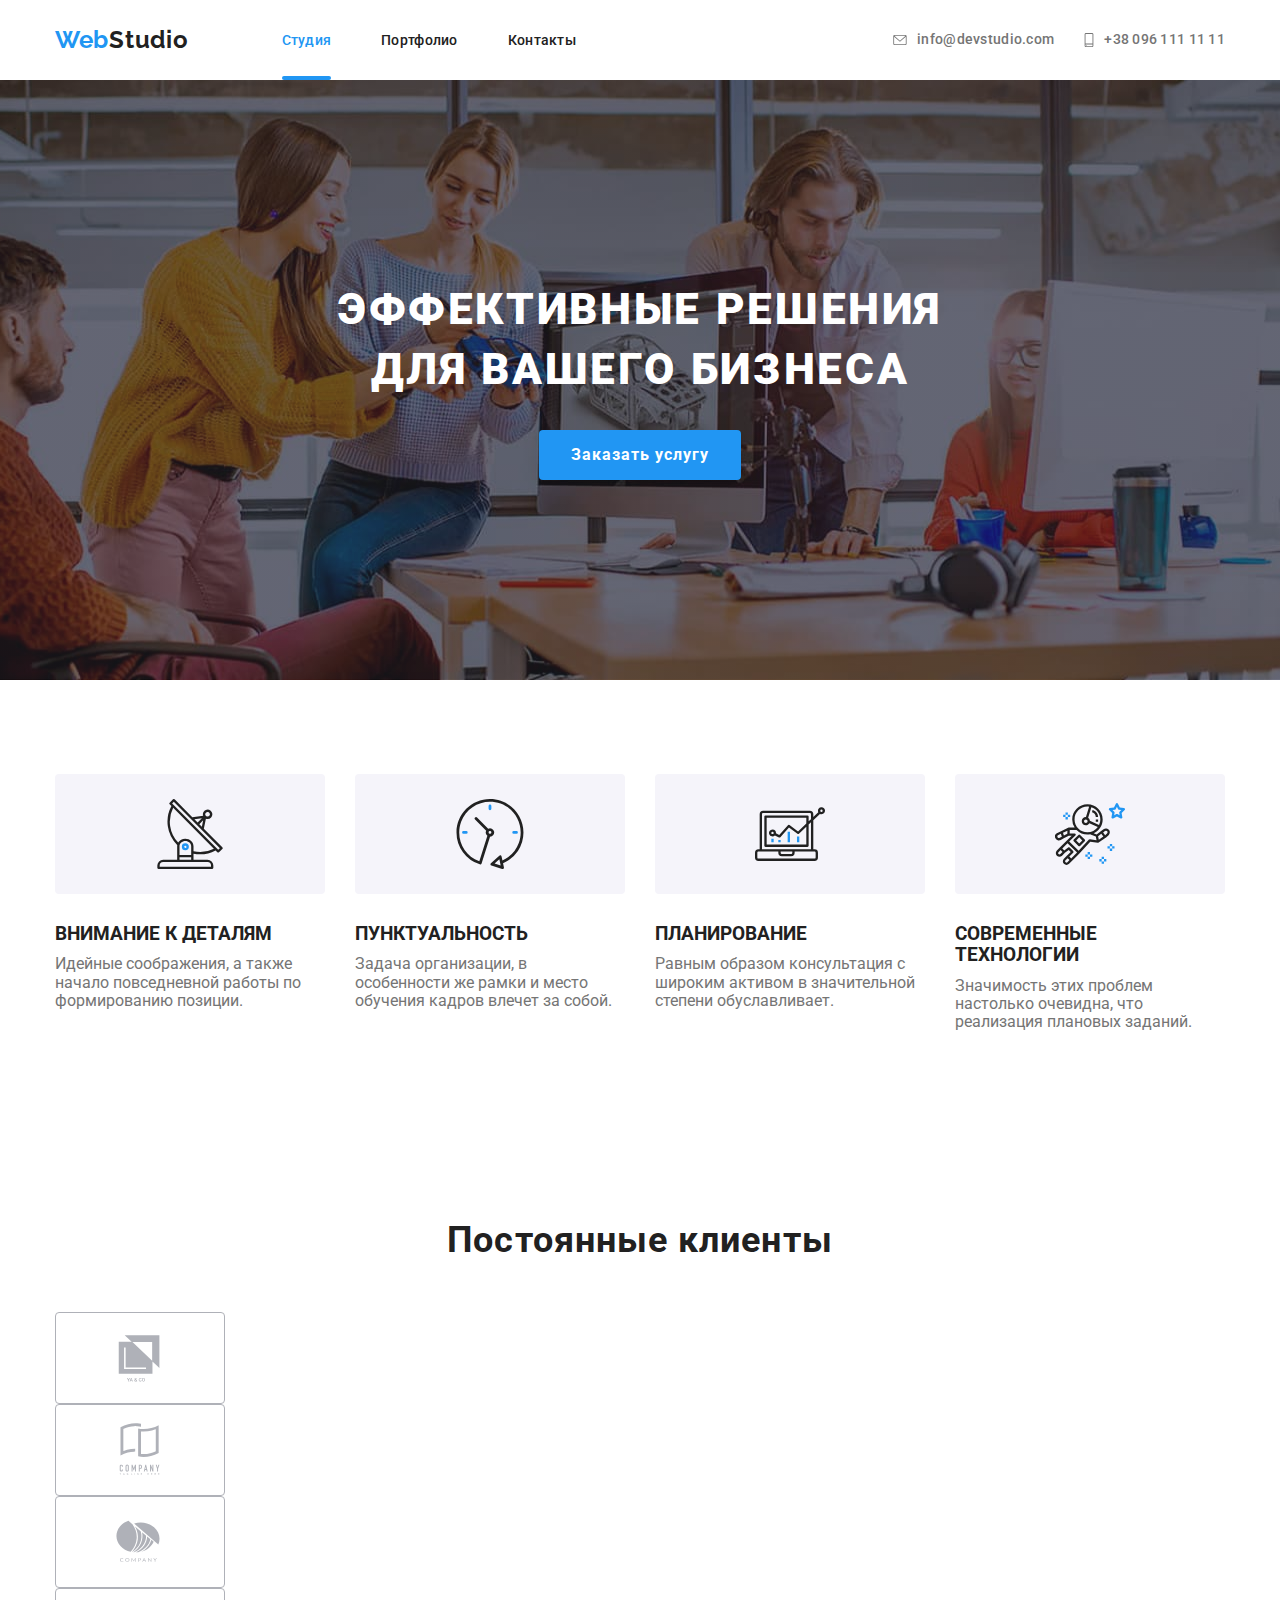
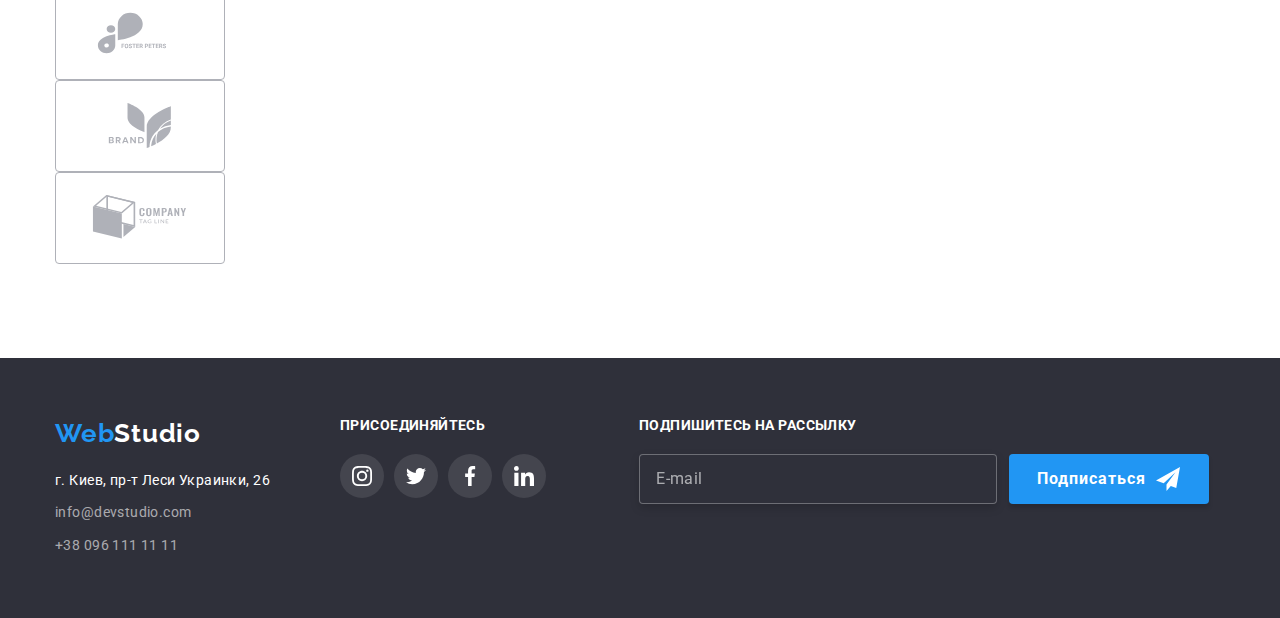
==== index.html @ 27ec85d4 "Постоянные клиенты - моб версия (готово)" ====
<!DOCTYPE html>
<html lang="ru">

<head>
    <meta charset="UTF-8">
    <meta http-equiv="X-UA-Compatible" content="IE=edge">
    <meta name="viewport" content="width=device-width, initial-scale=1.0">
    <title>Студия</title>
    <link rel="preconnect" href="https://fonts.googleapis.com"/>
    <link rel="preconnect" href="https://fonts.gstatic.com" crossorigin/>
    <link
        href="https://fonts.googleapis.com/css2?family=Raleway:wght@400;700&family=Roboto:wght@400;500;700;900&display=swap"
        rel="stylesheet"/>
    <link rel="stylesheet" href="https://cdnjs.cloudflare.com/ajax/libs/modern-normalize/1.1.0/modern-normalize.min.css"/>
    
    <link rel="stylesheet" href="./css/main.min.css">

</head>

<body>

    <!-- Шапка: логотип, меню, контакты -->

    <header class="header">
        <div class="container header__container">
            <a class="header-logo" href="./index.html">Web<span class="header-logo-color">Studio</span></a>
            <nav class="navigation">
                <ul class="nav-list">
                    <li class="nav-list__item"> <a class="nav-list__btn current" href="./index.html">Студия</a> </li>
                    <li class="nav-list__item"> <a class="nav-list__btn" href="./portfolio.html">Портфолио</a> </li>
                    <li class="nav-list__item"> <a class="nav-list__btn" href="">Контакты</a> </li>
                </ul>
            </nav>
        
            <ul class="contact">
                <li class="contact__item"> 
                    <a class="contact__link" href="mailto:info@devstudio.com">
                        <svg class="contact__svg" width="14" height="10">
                        <use href="./images/icons.svg#icon-envelope">
                        </use>
                        </svg>
                        info@devstudio.com
                    </a>
                </li>
                <li class="contact__item"> 
                    <a class="contact__link" href="tel:+380961111111">
                        <svg class="contact__svg" width="10" height="14">
                        <use href="./images/icons.svg#icon-smartphone">
                        </use>
                        </svg>
                        +38 096 111 11 11
                    </a>
                </li>
            </ul>
        <button class="mobile-menu-btn" type="button" data-menu-open>
            <svg class="mobile-menu-btn__icon" width="40" height="40">
                <use href="./images/icons.svg#burger-menu-icon"></use>
            </svg>
        </button>
        </div>

    <div class="mobile-menu" data-menu>
        <div class="container mobile-menu__container">
                <nav class="mobile-navigation">
                    <ul class="mobile-nav-list">
                        <li class="mobile-nav-list__item"> <a class="mobile-nav-list__btn current" href="./index.html">Студия</a> </li>
                        <li class="mobile-nav-list__item"> <a class="mobile-nav-list__btn" href="./portfolio.html">Портфолио</a> </li>
                        <li class="mobile-nav-list__item"> <a class="mobile-nav-list__btn" href="">Контакты</a> </li>
                    </ul>
                </nav>
                
            <ul class="mobile-contact">
                <li class="mobile-contact__item">
                    <a class="mobile-contact-phone__link" href="tel:+380961111111">+38 096 111 11 11</a>
                </li>
                <li class="mobile-contact__item">
                    <a class="mobile-contact-mail__link" href="mailto:info@devstudio.com">info@devstudio.com</a>
                </li>
                
            </ul>

                <ul class="mobile-social">
                    <li class="mobile-social__item"> 
                        <a class="mobile-social__link" href="">Instagram</a>
                    </li>
                    <li class="mobile-social__item">
                        <a class="mobile-social__link" href="">Twitter</a>
                    </li>
                    <li class="mobile-social__item">
                        <a class="mobile-social__link" href="">Facebook</a>
                    </li>
                    <li class="mobile-social__item">
                        <a class="mobile-social__link" href="">LinkedIn</a>
                    </li>
                </ul>
               
        <button class="mobile-menu__close-btn" type="button" data-menu-close>
            <svg class="mobile-menu__close-icon" width="40" height="40">
                <use href="./images/icons.svg#mobile-menu-icon-close">
                </use>
            </svg>
        </button>
        </div>
    </div>
    </header>


    <!-- Герой -->
        <main>
            <section class="hero">
                <div class="hero-container">
                    <h1 class="hero-container__text">Эффективные решения для вашего бизнеса</h1>
                    <button class="hero-container__btn text" data-modal-open type="button">Заказать услугу</button>
                </div>
            </section>

        <!--Преимущества работы с нами-->
        <section class="features">
            <div class="container">
                <!-- <h2>Наши особенности</h2> -->

            <ul class="features__container">
                <li class="features-list">
                    <div class="features-icon">
                        <svg class="features-icon__link" width="70" height="70">
                            <use href="images/icons.svg#icon-antenna-11">
                            </use>
                        </svg>
                    </div>
                    <h3 class="features-title">Внимание к деталям</h3>
                    <p>Идейные соображения, а также начало повседневной работы по формированию позиции.</p>
                </li>


                    <li class="features-list">
                        <div class="features-icon">
                            <svg class="features-icon__link" width="70" height="70">
                                <use href="images/icons.svg#icon-clock-11">
                                </use>
                            </svg>
                        </div>
                        <h3 class="features-title">Пунктуальность</h3>
                        <p>Задача организации, в особенности же рамки и место обучения кадров влечет за собой.</p>
                    </li>
                    <li class="features-list">
                        <div class="features-icon">
                            <svg class="features-icon__link" width="70" height="70">
                                <use href="images/icons.svg#icon-diagram-11">
                                </use>
                            </svg>
                        </div>
                        <h3 class="features-title">Планирование</h3>
                        <p>Равным образом консультация с широким активом в значительной степени обуславливает.</p>
                    </li>
                    <li class="features-list">
                        <div class="features-icon">
                            <svg class="features-icon__link" width="70" height="70">
                                <use href="images/icons.svg#icon-astronaut-1">
                                </use>
                            </svg>
                        </div>
                        <h3 class="features-title">Современные технологии</h3>
                        <p>Значимость этих проблем настолько очевидна, что реализация плановых заданий.</p>
                    </li>
                </ul>
            </div>
        </section>

        <!-- Чем мы занимаемся -->
<!-- <section class="works">
    <div class="container">
        <h2 class="works__title">Чем мы занимаемся</h2>
        <ul class="works-list">

            <li class="works-list__works-img">
                <img src="./images/box1.jpg" alt="Написание кода" width="370">
                <p class="works-category">Десктопные приложения</p>
            </li>

            <li class="works-list__works-img">
                <img src="./images/box2.jpg" alt="Адаптация под различные устройства" width="370">
                <p class="works-category">Мобильные приложения</p>
            </li>
            <li class="works-list__works-img">
                <img src="./images/box3.jpg" alt="Создание дизайна" width="370">
                <p class="works-category">Дизайнерские решения</p>
            </li>
        </ul>
    </div>
</section> -->

        <!-- Наша Команда -->
        <!-- <section class="team">
            <div class="container">
                <h2 class="team__title">Наша команда</h2>
                <ul class="team__person">
                    <li class="team__img">
                        <img src="./images/person1.jpg" alt="Фото сотрудника 1" width="270">
                       <div class="person-card">
                        <h3 class="person-card__name">Игорь Демьяненко</h3>
                        <p class="person-card__profession" lang="en">Product Designer</p>
                        <ul class="person-list__social social list">
                            <li class="social__item">
                                <a class="social__link" href="">
                                    <svg class="social__icon" width="20" height="20">
                                    <use href="./images/icons.svg#icon-instagram">
                                    </use>
                                    </svg>   
                                </a>
                            </li>
                            <li class="social__item">
                                <a class="social__link" href="">
                                    <svg class="social__icon" width="20" height="20">
                                        <use href="./images/icons.svg#icon-twitter">
                                        </use>
                                    </svg>
                                </a>
                            </li>
                            <li class="social__item">
                                <a class="social__link" href="">
                                    <svg class="social__icon" width="20" height="20">
                                        <use href="./images/icons.svg#icon-facebook">
                                        </use>
                                    </svg>
                                </a>
                            </li>
                            <li class="social__item">
                                <a class="social__link" href="">
                                    <svg class="social__icon" width="20" height="20">
                                        <use href="./images/icons.svg#icon-linkedin">
                                        </use>
                                    </svg>
                                </a>
                            </li>
                            </ul>
                        </div>
                    </li>
                    <li class="team__img">
                        <img src="./images/person2.jpg" alt="Фото сотрудника 2" width="270">
                        <div class="person-card">
                        <h3 class="person-card__name">Ольга Репина</h3>
                        <p class="person-card__profession" lang="en">Frontend Developer</p>
                    <ul class="person-list__social social list">
                        <li class="social__item">
                            <a class="social__link" href="">
                                <svg class="social__icon" width="20" height="20">
                                    <use href="./images/icons.svg#icon-instagram">
                                    </use>
                                </svg>
                            </a>
                        </li>
                        <li class="social__item">
                            <a class="social__link" href="">
                                <svg class="social__icon" width="20" height="20">
                                    <use href="./images/icons.svg#icon-twitter">
                                    </use>
                                </svg>
                            </a>
                        </li>
                        <li class="social__item">
                            <a class="social__link" href="">
                                <svg class="social__icon" width="20" height="20">
                                    <use href="./images/icons.svg#icon-facebook">
                                    </use>
                                </svg>
                            </a>
                        </li>
                        <li class="social__item">
                            <a class="social__link" href="">
                                <svg class="social__icon" width="20" height="20">
                                    <use href="./images/icons.svg#icon-linkedin">
                                    </use>
                                </svg>
                            </a>
                        </li>
                    </ul>
                    </div>
                    </li>
                    <li class="team__img">
                        <img src="./images/person3.jpg" alt="Фото сотрудника 3" width="270">
                        <div class="person-card">
                        <h3 class="person-card__name">Николай Тарасов</h3>
                        <p class="person-card__profession" lang="en">Marketing</p>
                        <ul class="person-list__social social list">
                            <li class="social__item">
                                <a class="social__link" href="">
                                    <svg class="social__icon" width="20" height="20">
                                        <use href="./images/icons.svg#icon-instagram">
                                        </use>
                                    </svg>
                                </a>
                            </li>
                            <li class="social__item">
                                <a class="social__link" href="">
                                    <svg class="social__icon" width="20" height="20">
                                        <use href="./images/icons.svg#icon-twitter">
                                        </use>
                                    </svg>
                                </a>
                            </li>
                            <li class="social__item">
                                <a class="social__link" href="">
                                    <svg class="social__icon" width="20" height="20">
                                        <use href="./images/icons.svg#icon-facebook">
                                        </use>
                                    </svg>
                                </a>
                            </li>
                            <li class="social__item">
                                <a class="social__link" href="">
                                    <svg class="social__icon" width="20" height="20">
                                        <use href="./images/icons.svg#icon-linkedin">
                                        </use>
                                    </svg>
                                </a>
                            </li>
                        </ul>
                    </div>
                    </li>
                    <li class="team__img">
                        <img src="./images/person4.jpg" alt="Фото сотрудника 4" width="270">
                        <div class="person-card">
                        <h3 class="person-card__name">Михаил Ермаков</h3>
                        <p class="person-card__profession" lang="en">UI Designer</p>
                        <ul class="person-list__social social list">
                            <li class="social__item">
                                <a class="social__link" href="">
                                    <svg class="social__icon" width="20" height="20">
                                        <use href="./images/icons.svg#icon-instagram">
                                        </use>
                                    </svg>
                                </a>
                            </li>
                            <li class="social__item">
                                <a class="social__link" href="">
                                    <svg class="social__icon" width="20" height="20">
                                        <use href="./images/icons.svg#icon-twitter">
                                        </use>
                                    </svg>
                                </a>
                            </li>
                            <li class="social__item">
                                <a class="social__link" href="">
                                    <svg class="social__icon" width="20" height="20">
                                        <use href="./images/icons.svg#icon-facebook">
                                        </use>
                                    </svg>
                                </a>
                            </li>
                            <li class="social__item">
                                <a class="social__link" href="">
                                    <svg class="social__icon" width="20" height="20">
                                        <use href="./images/icons.svg#icon-linkedin">
                                        </use>
                                    </svg>
                                </a>
                            </li>
                        </ul>
                    </div>
                    </li>
                </ul>
            </div>
        </section> -->

<!-- Постоянные клиенты -->
<section class="clients">
    <div class="container">
        <h2 class="clients__title">Постоянные клиенты</h2>
        <ul class="clients-list">
            <li class="clients-list__item">
                <a class="clients-list__icon" href="">
                <svg class="clients-list__svg" width="106" height="60">
                    <use href="./images/icons.svg#icon-Logo-1">
                    </use>
                </svg>
                </a>
            </li>
            <li class="clients-list__item">
                <a class="clients-list__icon" href="">
                    <svg class="clients-list__svg" width="106" height="60">
                        <use href="./images/icons.svg#icon-Logo-2">
                        </use>
                    </svg>
                </a>
            </li>
            <li class="clients-list__item">
                <a class="clients-list__icon" href="">
                    <svg class="clients-list__svg" width="106" height="60">
                        <use href="./images/icons.svg#icon-Logo-3">
                        </use>
                    </svg>
                </a>
            </li>
            <li class="clients-list__item">
                <a class="clients-list__icon" href="">
                    <svg class="clients-list__svg" width="106" height="60">
                        <use href="./images/icons.svg#icon-Logo-4">
                        </use>
                    </svg>
                </a>
            </li>
            <li class="clients-list__item">
                <a class="clients-list__icon" href="">
                    <svg class="clients-list__svg" width="106" height="60">
                        <use href="./images/icons.svg#icon-Logo-5">
                        </use>
                    </svg>
                </a>
            </li>
            <li class="clients-list__item">
                <a class="clients-list__icon" href="">
                    <svg class="clients-list__svg" width="106" height="60">
                        <use href="./images/icons.svg#icon-Logo-6">
                        </use>
                    </svg>
                </a>
            </li>
            
        </ul>
    </div>    
</section>


    </main>

<!-- Footer -->

<Footer class="footer">
    <div class="container footer-container">
        <div class="footer__mobile">
            <div class="footer-address-container">
                <a class="footer-logo" href="./index.html">Web
                    <span class="footer-logo-color">Studio</span>
                </a>
                <address class="contact-address">
                    <ul class="footer-item contacts">
                        <li class="contacts__contact-list">
                            <a class="contacts__footer-address" href="https://goo.gl/maps/yusCDUmG67zQRd1Q9"
                                target="_blank" rel="noopener noreferrer nofollow">г.
                                Киев, пр-т Леси Украинки, 26</a>
                        </li>
                        <li class="contacts__contact-list">
                            <a class="contacts__footer-contact" href="mailto:info@devstudio.com">info@devstudio.com</a>
                        </li>
                        <li class="contacts__contact-list">
                            <a class="contacts__footer-contact" href="tel:+380961111111">+38 096 111 11 11</a>
                        </li>
                    </ul>
                </address>
            </div>

            <!-- Присоединяйтесь -->
            <div class="join-us">
                <p class="join-us__title">Присоединяйтесь</p>
                <ul class="network-social list">
                    <li class="list__network-social-item">
                        <a class="list__network-social-link" href="">
                            <svg class="list__network-social-icon" width="20" height="20">
                                <use href="./images/icons.svg#icon-instagram-footer">
                                </use>
                            </svg>
                        </a>
                    </li>
                    <li class="list__network-social-item">
                        <a class="list__network-social-link" href="">
                            <svg class="list__network-social-icon" width="20" height="20">
                                <use href="./images/icons.svg#icon-twitter-footer">
                                </use>
                            </svg>
                        </a>
                    </li>
                    <li class="list__network-social-item">
                        <a class="list__network-social-link" href="">
                            <svg class="list__network-social-icon" width="20" height="20">
                                <use href="./images/icons.svg#icon-facebook-footer">
                                </use>
                            </svg>
                        </a>
                    </li>
                    <li class="list__network-social-item">
                        <a class="list__network-social-link" href="">
                            <svg class="list__network-social-icon" width="20" height="20">
                                <use href="./images/icons.svg#icon-linkedin-footer">
                                </use>
                            </svg>
                        </a>
                    </li>
                </ul>
            </div>
        </div>
        <!-- Подпишитесь на рассылку -->
        <form class="subscribe">
            <p class="subscribe-title">Подпишитесь на рассылку</p>
            <div class="subscribe-wrap newsletter">
                <input type="email" class="newsletter__subscribe-input" name="mail" placeholder="E-mail">
                <!-- Кнопка "Подписаться" -->
                <button class="newsletter__subscribe-btn text" type="submit">Подписаться
                    <svg class="newsletter__subscribe-icon" width="24" height="24">
                        <use href="./images/icons.svg#icon-icon-send">
                        </use>
                    </svg>
                </button>
            </div>

        </form>

    </div>
</Footer>

<!-- Модальное окно -->
<div class="backdrop is-hidden" data-modal> 
    <div class="modal">
        <button class="button close-modal" data-modal-close type="button">
            <svg class="button__close-window-btn" width="18" height="18">
                <use href="./images/icons.svg#icon-close-black-18dp">
                </use>
            </svg>
        </button>

<!-- Форма модального окна -->
<form class="form">
        <p class="form__modal-title">Оставьте свои данные, мы вам перезвоним</p>
        
        <div class="form-field data">
            <label for="user-name" class="data__form-label">Имя</label>
                <div class="modal-input-wrap customer">
                <input type="text" class="customer__form-input" name="user-name" id="user-name"/>
                <svg class="customer__modal-icon" width="18" height="18">
                <use href="./images/icons.svg#icon-person-black-18dp-1-1"></use>
                </svg>
                </div>
        </div>
        <div class="form-field data">
            <label for="phone-number" class="data__form-label">Телефон</label>
            <div class="modal-input-wrap customer">
            <input type="tel" class="customer__form-input" name="phone-number" id="phone-number"/>
            <svg class="customer__modal-icon" width="18" height="18">
            <use href="./images/icons.svg#icon-phone-black-18dp-1"></use>
            </svg>
            </div>
        </div>    
        <div class="form-field data">
            <label for="user-email" class="data__form-label">Почта</label>
            <div class="modal-input-wrap customer">
            <input type="email" class="customer__form-input" name="mail" id="user-email"/>
            <svg class="customer__modal-icon" width="18" height="18">
            <use href="./images/icons.svg#icon-email-black-18dp-1"></use>
            </svg>
            </div>
        </div>   
        <div class="form-field feedback customer data">
            <label for="feedback" class="data__form-label">Комментарий</label>
            <textarea name="feedback" class="customer__form-input text" id="feedback" placeholder="Введите текст"></textarea>
        </div>

        <div class="form-field checkbox">
            <input class="checkbox__modal-checkbox visually-hidden" type="checkbox" name="modal-checkbox" id="modal-checkbox">
        <label class="checkbox__modal-checkbox-text" for="modal-checkbox">Соглашаюсь с рассылкой и принимаю&nbsp<a class="checkbox__policy-link" href="#">Условия договора</a></label>
        </div>  
        <button class="submit-btn text" type="submit">Отправить</button>
       
    </form>

    </div>

    
</div>


<script src="./JS/modal.js"></script>
<script src="./JS/menu.js"></script>

</body>

</html>
---- css/main.min.css ----
button{cursor:pointer;border:none;padding:0}img{display:block;max-width:100%;height:auto}body{margin:0;background-color:#fff;color:#212121;font-family:"Roboto", sans-serif}html{box-sizing:border-box}*,*::before,*::after{box-sizing:inherit}p,h1,h2,h3,h4,h5,h6{margin:0}ul{margin:0;padding:0;list-style:none}:root{--accent-bg-color: #2196f3;--main-text-color: #212121;--accent-text-color: #fff;--main-bg-color: #fff;--main-logo-color: #2196f3}.container{padding-left:15px;padding-right:15px}@media screen and (min-width: 480px){.container{width:480px;margin-left:auto;margin-right:auto}}@media screen and (min-width: 768px){.container{width:768px}}@media screen and (min-width: 1200px){.container{width:1200px}}.header-logo{padding-top:16px;padding-bottom:16px;font-family:"Raleway";font-weight:700;font-style:normal;font-size:26px;line-height:1.19;letter-spacing:0.03em;text-decoration:none;color:var(--main-logo-color)}@media screen and (min-width: 768px){.header-logo{padding-top:26px;padding-bottom:26px;margin-right:88px;font-size:24px;line-height:1.16}}@media screen and (min-width: 1200px){.header-logo{margin-right:93px;padding-top:24px;padding-bottom:25px}}.header-logo-color{color:#212121}.footer-logo{display:flex;justify-content:center;margin-bottom:20px;font-family:"Raleway";font-weight:700;font-size:26px;line-height:1.19;letter-spacing:0.03em;color:var(--main-logo-color);text-decoration:none}@media screen and (min-width: 1200px){.footer-logo{justify-content:left}}.footer-logo-color{color:#fff}.hero-container__btn{display:inline-block;padding:10px 32px;min-width:200px;margin-top:30px;background:#2196f3;box-shadow:0px 4px 4px rgba(0,0,0,0.15);border-radius:4px;border:transparent;transition:background-color 250ms cubic-bezier(0.4, 0, 0.2, 1)}.hero-container__btn:hover,.hero-container__btn:focus{background-color:#188ce8}.hero-container__btn.text{font-weight:700;font-size:16px;line-height:1.87;letter-spacing:0.06em;color:#ffffff;text-align:center;align-items:center}.newsletter__subscribe-btn{padding:10px 28px;min-width:200px;height:50px;margin-left:12px;color:#fff;background:#2196f3;box-shadow:0px 4px 4px rgba(0,0,0,0.15);border-radius:4px;border:transparent;transition:background-color 250ms cubic-bezier(0.4, 0, 0.2, 1)}.newsletter__subscribe-btn.text{display:flex;margin:0 auto;font-weight:700;font-size:16px;line-height:1.88;align-items:center;text-align:center;letter-spacing:0.06em;color:#ffffff}.newsletter__subscribe-icon{margin-left:10px}.submit-btn{display:block;margin:0 auto;padding:10px 55px;min-width:200px;color:#ffffff;background:#2196f3;border-radius:4px;border:transparent;transition:background-color 250ms cubic-bezier(0.4, 0, 0.2, 1),box-shadow 250ms cubic-bezier(0.4, 0, 0.2, 1)}.submit-btn.text{font-weight:bold;font-size:16px;line-height:1.87;display:flex;align-items:center;text-align:center;letter-spacing:0.06em;color:#ffffff}.submit-btn:hover,.submit-btn:focus{background-color:#188ce8;box-shadow:0px 1px 3px rgba(0,0,0,0.12),0px 1px 1px rgba(0,0,0,0.14),0px 2px 1px rgba(0,0,0,0.2)}.person-list__social{display:flex;justify-content:center}.social__item+.social__item{margin-left:10px}.social__link{display:flex;justify-content:center;align-items:center;width:44px;height:44px;background:#fff;border-radius:50%;fill:#afb1b8;transition:background-color 250ms cubic-bezier(0.4, 0, 0.2, 1),fill 250ms cubic-bezier(0.4, 0, 0.2, 1)}.social__link:hover{background-color:var(--accent-bg-color);fill:#fff}.social__link:focus{background-color:var(--accent-bg-color);fill:#fff;outline:none}.network-social{display:flex}.list__network-social-item+.list__network-social-item{margin-left:10px}.list__network-social-link{display:flex;justify-content:center;align-items:center;width:44px;height:44px;background:rgba(255,255,255,0.1);border-radius:50%;fill:#fff;transition:background-color 250ms cubic-bezier(0.4, 0, 0.2, 1)}.list__network-social-link:hover{background-color:var(--accent-bg-color);color:currentColor}.list__network-social-link:focus{background-color:var(--accent-bg-color);color:currentColor;outline:none}.backdrop{position:fixed;top:0;width:100vw;height:100vh;background:rgba(0,0,0,0.2);transition:opacity 350ms, visibility 350ms}.backdrop.is-hidden .modal{transform:scale(0.5) rotate(-180deg)}.modal{padding:40px;position:absolute;top:50%;left:50%;transform:translate(-50%, -50%) rotate(0) scale(1);transition:transform 350ms;background:#ffffff;box-shadow:0px 1px 3px rgba(0,0,0,0.12),0px 1px 1px rgba(0,0,0,0.14),0px 2px 1px rgba(0,0,0,0.2);border-radius:4px}@media screen and (max-width: 480px){.modal{width:98%;height:609px}}@media screen and (min-width: 480px) and (max-width: 1199px){.modal{width:450px;min-height:609px}}@media screen and (min-width: 1200px){.modal{width:528px;height:581px}}.close-modal{position:absolute;display:flex;justify-content:center;align-items:center;width:30px;height:30px;border-radius:50%;border:1px solid rgba(0,0,0,0.1);background-color:#fff;top:8px;right:8px;transition:fill 250ms cubic-bezier(0.4, 0, 0.2, 1)}.close-modal:hover,.close-modal:focus{fill:var(--accent-bg-color)}.is-hidden{opacity:0;pointer-events:none;visibility:hidden}.form__modal-title{font-weight:700;font-size:20px;line-height:1.15;text-align:center;letter-spacing:0.03em;color:#212121;margin-bottom:12px}@media screen and (max-width: 1200px){.form__modal-title{line-height:1.5}}.modal-input-wrap{position:relative}.customer__modal-icon{position:absolute;left:12px;top:50%;transform:translateY(-50%)}.form-field{display:flex;width:100%;flex-direction:column;justify-content:center;margin-bottom:10px}.form-field.feedback{margin-bottom:20px}.form-field.feedback.checkbox{margin-bottom:30px}.data__form-label{font-size:12px;line-height:1.16;letter-spacing:0.01em;color:#757575;margin-bottom:4px}.form-field textarea{padding:12px 16px;width:100%;height:120px;resize:none}.customer__form-input{width:100%;height:40px;border:1px solid rgba(33,33,33,0.2);border-radius:4px;padding-left:42px;outline:none;transition:border-color 250ms cubic-bezier(0.4, 0, 0.2, 1)}.customer__form-input:focus{border-color:var(--accent-bg-color)}.customer__form-input:focus+.customer__modal-icon{fill:var(--accent-bg-color)}.customer__form-input.text::placeholder{font-size:14px;line-height:1.14;letter-spacing:0.01em;color:rgba(117,117,117,0.5)}.checkbox__modal-checkbox-text{display:flex;justify-content:center;align-items:center;font-size:14px;line-height:1.71;letter-spacing:0.03em;color:#757575}.checkbox__modal-checkbox-text::before{content:"";width:16px;height:15px;border:2px solid #212121;border-radius:2px;align-items:center;margin-right:7px}.checkbox__modal-checkbox:checked+.checkbox__modal-checkbox-text::before{background-image:url(../images/icon-check.svg);border:none}.checkbox__modal-checkbox:focus+.checkbox__modal-checkbox-text::before{border-color:#2196f3}.checkbox__modal-checkbox-text .checkbox__policy-link{color:#2196f3;text-decoration:underline}@media screen and (max-width: 1200px){.checkbox__modal-checkbox-text{font-size:12px;line-height:1.16}}.navigation{display:none}.contact{display:none}.header{position:relative;width:100%}.header__container{display:flex;justify-content:space-between;align-items:center}.mobile-menu-btn{background-color:transparent;border:none;padding:0;line-height:0}.mobile-menu-btn{fill:var(--main-text-color);transition:fill 250ms cubic-bezier(0.4, 0, 0.2, 1)}.mobile-menu-btn:hover,.mobile-menu-btn:focus{fill:var(--accent-bg-color)}.mobile-menu__close-btn{position:absolute;top:10px;right:15px;background-color:transparent;border:none;padding:0;line-height:0;fill:var(--main-text-color);transition:fill 250ms cubic-bezier(0.4, 0, 0.2, 1)}.mobile-menu__close-btn:hover,.mobile-menu__close-btn:focus{fill:var(--accent-bg-color)}.mobile-menu__container{position:relative;padding-top:48px;padding-bottom:48px;background:#FFFFFF;box-shadow:0px 4px 8px rgba(0,0,0,0.04),0px 2px 4px rgba(0,0,0,0.08),0px 1px 3px rgba(0,0,0,0.16)}.mobile-menu{position:absolute;width:100vw;height:100vh;top:0;left:0;overflow:auto;opacity:0;visibility:hidden;pointer-events:none;transition:opacity 250ms cubic-bezier(0.4, 0, 0.2, 1),visibility 250ms cubic-bezier(0.4, 0, 0.2, 1)}.mobile-menu.is-open{opacity:1;visibility:visible;pointer-events:auto}.mobile-nav-list{margin-bottom:302px}.mobile-nav-list__item:not(:last-child){margin-bottom:32px}.mobile-nav-list__btn{text-decoration:none;font-weight:500;font-size:40px;line-height:1.17;letter-spacing:0.02em;color:var(--main-text-color);transition:color 250ms cubic-bezier(0.4, 0, 0.2, 1)}@media screen and (max-width: 385px){.mobile-nav-list__btn{font-size:25px}}.mobile-nav-list__btn:hover,.mobile-nav-list__btn:focus{color:var(--accent-bg-color)}.mobile-nav-list__btn.current{color:var(--accent-bg-color)}.mobile-contact__item{display:flex}.mobile-contact-phone__link{font-weight:500;font-size:34px;line-height:1.17;letter-spacing:0.02em;text-decoration:none;color:var(--accent-bg-color);margin-bottom:32px}@media screen and (max-width: 385px){.mobile-contact-phone__link{font-size:25px}}.mobile-contact-mail__link{font-weight:500;font-size:24px;line-height:1.16;letter-spacing:0.02em;text-decoration:none;color:#757575;margin-bottom:64px}@media screen and (max-width: 385px){.mobile-contact-mail__link{font-size:20px}}.mobile-social{display:flex}.mobile-social__item:not(:last-child){border-right:1px solid rgba(33,33,33,0.2)}.mobile-social__item:not(:first-child){padding-left:10px}.mobile-social__link{text-decoration:none;font-weight:500;font-size:18px;line-height:1.22;letter-spacing:0.02em;padding:0 10px 0 0;color:#2196F3}@media screen and (max-width: 385px){.mobile-social__link{font-size:14px}}@media screen and (min-width: 768px){.navigation{display:flex;align-items:center}.contact{display:block;margin-left:auto}.mobile-menu-btn{display:none}}.nav-list{display:flex;align-items:center;font-weight:500;font-size:14px;line-height:1, 14;letter-spacing:0.02em;list-style:none}.nav-list__btn{position:relative;display:block;text-decoration:none;color:var(--main-text-color);padding:32px 0;transition:color 250ms cubic-bezier(0.4, 0, 0.2, 1)}.nav-list__btn:hover,.nav-list__btn:focus{color:#2196f3;outline:none}.nav-list__btn.current{color:var(--accent-bg-color)}.nav-list>.nav-list__item:not(:last-child){margin-right:50px}.nav-list__btn.current:after{position:absolute;content:"";display:block;width:100%;height:4px;background-color:var(--accent-bg-color);border-radius:2px;bottom:0}.contact__item{display:flex;align-items:center}.contact__item:nth-child(1){margin-bottom:10px}.contact__link{font-weight:500;font-size:12px;line-height:1.16;letter-spacing:0.02em;color:#757575;text-decoration:none;display:flex;align-items:center;transition:color 250ms cubic-bezier(0.4, 0, 0.2, 1)}.contact__link:hover,.contact__link:focus{color:var(--accent-bg-color);outline:none}.contact__svg{margin-right:8px;fill:currentColor}@media screen and (min-width: 1200px){.navigation{display:block}.contact{display:flex;margin-left:auto}.mobile-menu-btn{display:none}.contact__item:nth-child(1){margin-bottom:0;margin-right:30px}.contact__link{font-size:14px;line-height:1.14}.contact__svg{margin-right:10px}}.hero{max-width:1600px;margin-left:auto;margin-right:auto;text-align:center;padding-top:200px;padding-bottom:200px;background-color:#2f303a;background-repeat:no-repeat;background-position:center;background-size:cover}@media screen and (max-width: 768px){.hero{width:100%;height:400px;background-image:linear-gradient(rgba(47,48,58,0.4), rgba(47,48,58,0.4)),url(../../images/hero-mobile.jpg);padding-top:121px;padding-bottom:115px}}@media screen and (max-width: 768px) and (min-device-pixel-ratio: 2), screen and (max-width: 768px) and (min-resolution: 192dpi), screen and (max-width: 768px) and (min-resolution: 2dppx){.hero{background-image:linear-gradient(rgba(47,48,58,0.4), rgba(47,48,58,0.4)),url(../../images/hero-mobile@2x.jpg)}}@media screen and (min-width: 768px) and (max-width: 1200px){.hero{width:100%;background-image:linear-gradient(rgba(47,48,58,0.4), rgba(47,48,58,0.4)),url(../../images/hero-tablet.jpg);padding-top:118px;padding-bottom:118px}}@media screen and (min-width: 768px) and (max-width: 1200px) and (min-device-pixel-ratio: 2), screen and (min-width: 768px) and (max-width: 1200px) and (min-resolution: 192dpi), screen and (min-width: 768px) and (max-width: 1200px) and (min-resolution: 2dppx){.hero{background-image:linear-gradient(rgba(47,48,58,0.4), rgba(47,48,58,0.4)),url(../../images/hero-tablet@2x.jpg)}}@media screen and (min-width: 1200px){.hero{width:100%;background-image:linear-gradient(rgba(47,48,58,0.4), rgba(47,48,58,0.4)),url(../../images/hero-desktop.jpg)}}@media screen and (min-width: 1200px) and (min-device-pixel-ratio: 2), screen and (min-width: 1200px) and (min-resolution: 192dpi), screen and (min-width: 1200px) and (min-resolution: 2dppx){.hero{background-image:linear-gradient(rgba(47,48,58,0.4), rgba(47,48,58,0.4)),url(../../images/hero-desktop@2x.jpg)}}@media screen and (min-width: 1200px){.hero-container__text{width:696px;margin-left:auto;margin-right:auto;font-weight:900;font-size:44px;line-height:1.36;text-align:center;letter-spacing:0.06em;text-transform:uppercase;color:#ffffff}}@media screen and (max-width: 1200px){.hero-container__text{width:360px;margin-left:auto;margin-right:auto;font-weight:900;font-size:26px;line-height:1.62;text-align:center;letter-spacing:0.06em;text-transform:uppercase;color:#FFFFFF}}.features li h3{list-style:none;text-transform:uppercase}.features{padding-top:60px;padding-bottom:60px}.features-title{margin-top:30px;margin-bottom:10px}.features p{text-align:left;color:#757575}.features-icon{justify-content:center;align-items:center;background:#f5f4fa;border-radius:4px;margin-bottom:30px}@media screen and (max-width: 768px){.features__container{text-align:center}.features-list:not(:last-child){margin-bottom:30px}.features-title{font-weight:700;font-size:14px;line-height:1.14;letter-spacing:0.03em;color:#212121}.features-icon{width:100%;height:120px;display:flex}}@media screen and (min-width: 767px) and (max-width: 1200px){.features__container{display:flex;flex-wrap:wrap;margin-left:-30px;margin-top:-30px}.features-list{width:354px;height:251px;flex-basis:calc(100% / 2 - 30px);margin-left:30px;margin-top:30px}.features-icon{height:120px;display:flex}}@media screen and (min-width: 1200px){.features{padding-top:94px;padding-bottom:94px}.features__container{display:flex}.features-list+.features-list{margin-left:30px}.features-icon{width:270px;height:120px;display:flex}}.works{padding-top:94px;padding-bottom:94px}.works__title{margin-bottom:50px;font-weight:700;font-size:36px;line-height:1, 16;text-align:center;letter-spacing:0.03em;color:var(--main-text-color)}.works-list{list-style:none;display:flex}.works-category{position:absolute;display:flex;align-items:center;justify-content:center;left:0;bottom:0;width:100%;height:70px;font-weight:bold;font-size:14px;line-height:1.14;letter-spacing:0.03em;text-transform:uppercase;color:#fff;background:rgba(47,48,58,0.8)}.works-list__works-img{position:relative}.works-list__works-img:not(:last-child){margin-right:30px}.team{padding-top:94px;padding-bottom:94px;background:#f5f4fa;text-align:center}.team__title{font-family:Roboto;font-style:normal;font-weight:700;font-size:36px;line-height:1.16;text-align:center;letter-spacing:0.03em;color:var(--main-text-color);margin-bottom:50px}.team__img{background:#fff;box-shadow:0px 1px 3px rgba(0,0,0,0.12),0px 1px 1px rgba(0,0,0,0.14),0px 2px 1px rgba(0,0,0,0.2);border-radius:0px 0px 4px 4px}.team__img:not(:last-child){margin-right:30px}.person-card__name{padding-bottom:10px}.person-card{padding-top:30px;padding-bottom:30px}.team__person{list-style:none;display:flex}.person-card__name{font-family:inherit;font-weight:500;font-size:16px;line-height:1.18;text-align:center;letter-spacing:0.03em;color:var(--main-text-color)}.person-card__profession{font-size:16px;line-height:1.18;text-align:center;letter-spacing:0.03em;color:#757575;margin-bottom:16px}.clients{padding-top:94px;padding-bottom:94px}.clients__title{font-weight:700;font-size:36px;line-height:1.16;text-align:center;letter-spacing:0.03em;color:#212121;margin-bottom:50px}@media screen and (max-width: 768px){.clients{padding:60px 15px}.clients__title{margin-bottom:30px}.clients-list{display:flex;flex-wrap:wrap;justify-content:center;align-items:center;margin-left:-30px;margin-top:-30px}.clients .clients-list__item{flex-basis:calc(100% / 3 - 30px);margin-left:30px;margin-top:30px}.clients .clients-list__icon{width:210px;height:92px}}.clients-list__icon{width:170px;height:92px;border:1px solid #afb1b8;border-radius:4px;display:flex;justify-content:center;align-items:center;fill:#afb1b8;transition:fill 250ms cubic-bezier(0.4, 0, 0.2, 1),border-color 250ms cubic-bezier(0.4, 0, 0.2, 1)}.clients-list__icon:hover,.clients-list__icon:focus{fill:var(--accent-bg-color);border-color:var(--accent-bg-color);outline:none}.samples-section{padding-top:94px;padding-bottom:94px}.visually-hidden{position:absolute;clip:rect(0 0 0 0)}.filter-list__filter-item:not(:last-child){margin-right:8px}.filter-list{display:flex;justify-content:center;margin-bottom:54px}.filter-list__filter-btn{font-family:inherit;font-weight:500;font-size:16px;line-height:1.62;text-align:center;letter-spacing:0.03em;color:var(--main-text-color);background:#f5f4fa;border:1px;border-radius:4px;padding:6px 22px;min-width:73px;transition:box-shadow 250ms cubic-bezier(0.4, 0, 0.2, 1),color 250ms cubic-bezier(0.4, 0, 0.2, 1),background-color 250ms cubic-bezier(0.4, 0, 0.2, 1)}.filter-list__filter-btn:hover{background-color:var(--accent-bg-color);color:var(--accent-text-color);border-radius:4px;border:transparent;box-shadow:0px 3px 1px rgba(0,0,0,0.1),0px 1px 2px rgba(0,0,0,0.08),0px 2px 2px rgba(0,0,0,0.12)}.filter-list__filter-btn:focus{background-color:var(--accent-bg-color);color:var(--accent-text-color);box-shadow:0px 3px 1px rgba(0,0,0,0.1),0px 1px 2px rgba(0,0,0,0.08),0px 2px 2px rgba(0,0,0,0.12);outline:none}.describe__sample-title{font-weight:700;font-size:18px;line-height:2;letter-spacing:0.06em;text-align:left;color:#212121;margin-bottom:4px}.describe__sample-text{font-size:16px;line-height:1.87;letter-spacing:0.03em;color:#757575;text-align:left}.sample-content{padding:20px 24px;border-bottom:1px solid #eeeeee;border-right:1px solid #eeeeee;border-left:1px solid #eeeeee}.sample-item{display:flex;margin-left:-30px;margin-top:-30px;flex-wrap:wrap;text-align:left}.sample-icon{background:#ffffff;width:calc(100% / 3 - 30px);margin-left:30px;margin-top:30px}.example__sample-link{display:block;text-decoration:none;transition:box-shadow 250ms cubic-bezier(0.4, 0, 0.2, 1)}.example__sample-link:hover,.example__sample-link:focus{box-shadow:0px 1px 1px rgba(0,0,0,0.12),0px 4px 4px rgba(0,0,0,0.06),1px 4px 6px rgba(0,0,0,0.16);outline:none}.example__sample-link:hover .thumb-overlay,.example__sample-link:focus .thumb-overlay{transform:translateY(0);box-shadow:0px 1px 1px rgba(0,0,0,0.12),0px 4px 4px rgba(0,0,0,0.06),1px 4px 6px rgba(0,0,0,0.16)}.thumb{position:relative;overflow:hidden}.thumb-overlay{position:absolute;width:100%;height:100%;top:0;left:0;background:rgba(33,150,243,0.9);transform:translateY(101%);transition:transform 250ms cubic-bezier(0.4, 0, 0.2, 1)}.article-text{font-size:18px;line-height:1.56;text-align:left;letter-spacing:0.03em;color:#ffffff;padding:63px 24px}.footer{background-color:#2f303a;padding-top:60px;padding-bottom:60px;padding-left:15px;padding-right:15px}@media screen and (max-width: 768px){.footer{padding-left:0;padding-right:0}}.footer-container{display:block;text-align:center}@media screen and (min-width: 1200px){.footer-container{display:flex;text-align:left}}@media screen and (max-width: 1200px){.contact-address{margin-bottom:60px}}.contacts__footer-address{font-style:normal;font-weight:normal;font-size:14px;line-height:1.71;letter-spacing:0.03em;color:#ffffff;text-decoration:none}.footer-item>.contacts__contact-list:not(:last-child){margin-bottom:9px}@media screen and (max-width: 1200px){.footer-item>.contacts__contact-list:not(:last-child){margin-bottom:8px}}.contacts__footer-contact{font-style:normal;font-size:14px;line-height:1.71;letter-spacing:0.03em;color:rgba(255,255,255,0.6);text-decoration:none}@media screen and (max-width: 768px){.join-us{margin-bottom:60px}}@media screen and (min-width: 768px){.join-us{margin-left:165px;margin-bottom:0}}@media screen and (min-width: 1200px){.join-us{margin-left:70px}}.join-us__title{font-weight:bold;font-size:14px;line-height:1.14;letter-spacing:0.03em;text-transform:uppercase;color:#fff;margin-bottom:20px}@media screen and (min-width: 768px){.join-us{display:block}.footer__mobile{display:flex;justify-content:center}}.network-social{display:flex;justify-content:center}@media screen and (min-width: 1200px){.subscribe{margin-left:93px}}.subscribe-title{margin-bottom:20px;font-weight:700;font-size:14px;line-height:1.14;letter-spacing:0.03em;text-transform:uppercase;color:#ffffff}.newsletter__subscribe-input{padding-left:16px;width:100%;height:50px;margin-bottom:20px;border:1px solid rgba(255,255,255,0.3);background:#2f303a;filter:drop-shadow(0px 4px 4px rgba(0,0,0,0.15));border-radius:4px;outline:none;color:#fff;transition:border-color 250ms cubic-bezier(0.4, 0, 0.2, 1)}.newsletter__subscribe-input:focus{border-color:var(--accent-bg-color)}@media screen and (min-width: 768px) and (max-width: 1200px){.newsletter__subscribe-input{width:450px;margin-right:0}}@media screen and (min-width: 1200px){.subscribe-wrap.newsletter{display:flex}.newsletter__subscribe-input{width:358px;margin-right:12px;margin-bottom:0}}::placeholder{font-size:16px;line-height:1.25;display:flex;align-items:center;letter-spacing:0.03em;color:rgba(255,255,255,0.6)}
/*# sourceMappingURL=main.min.css.map */
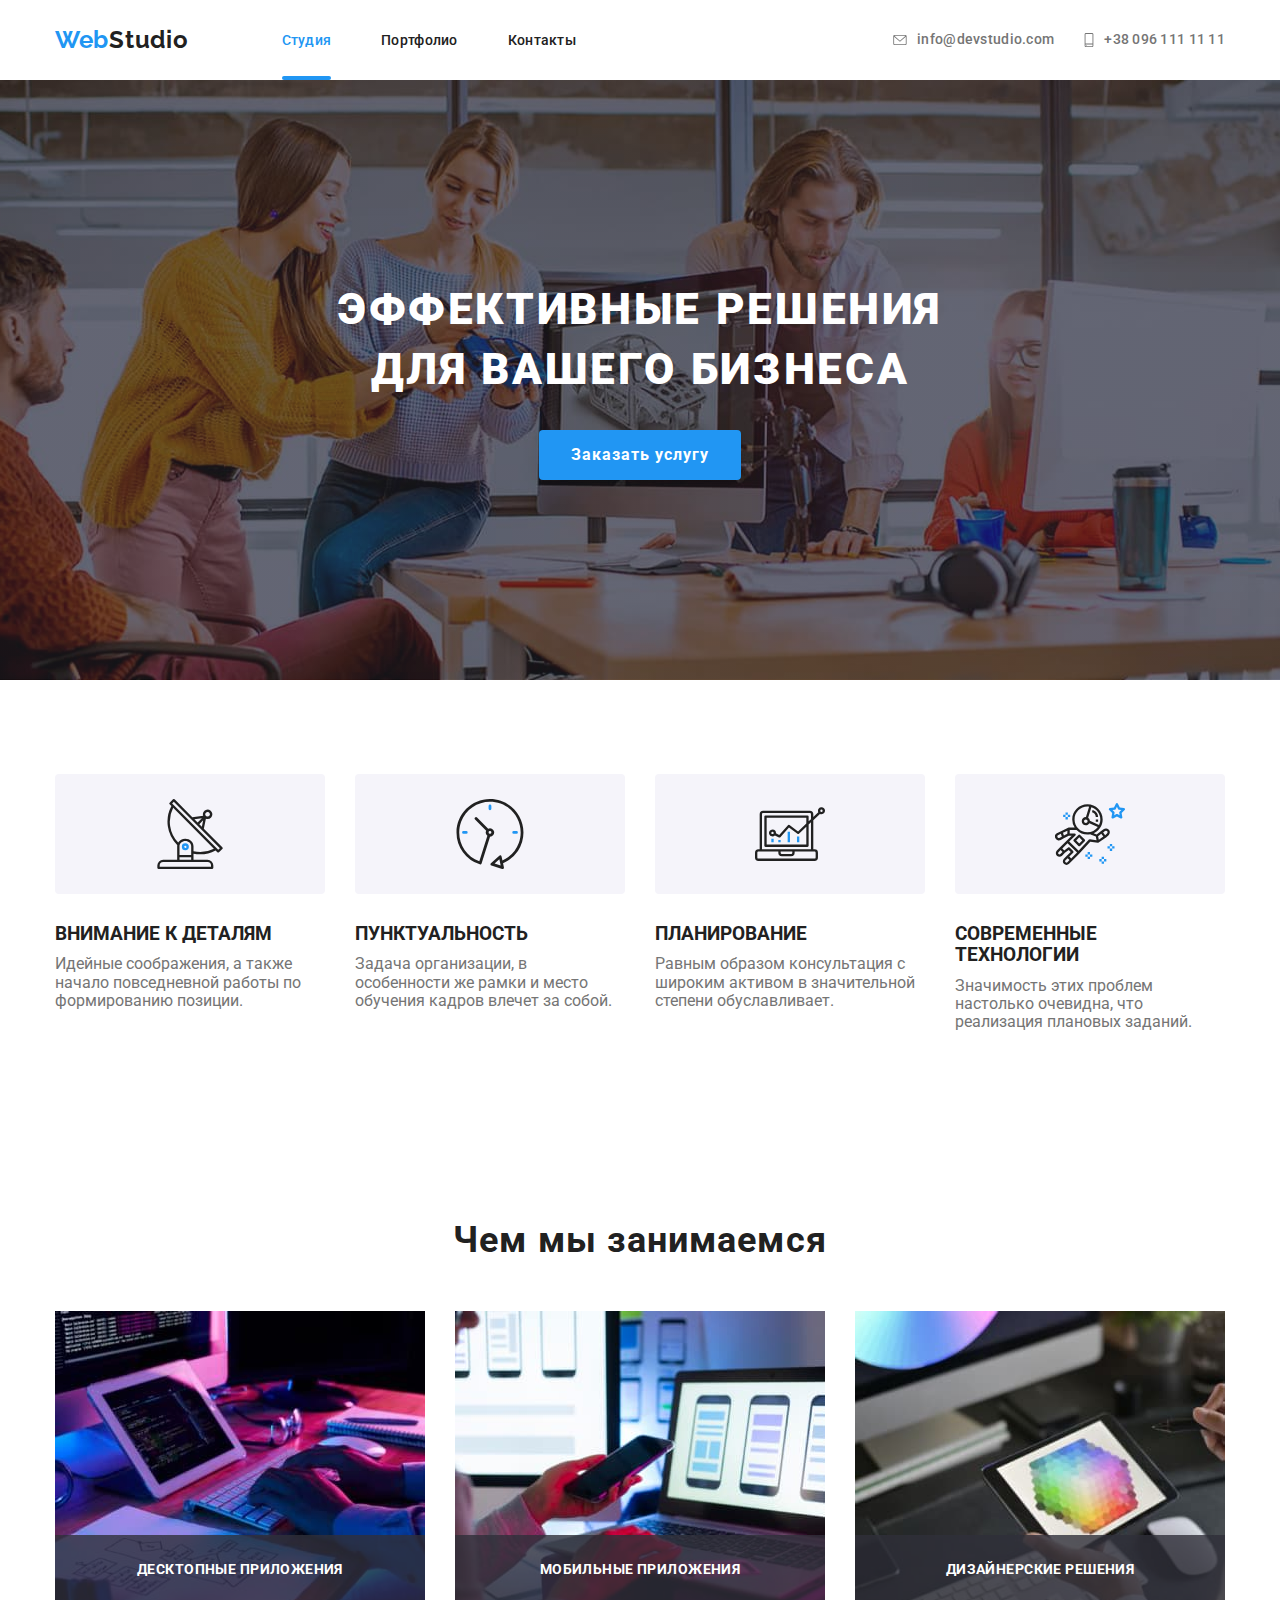
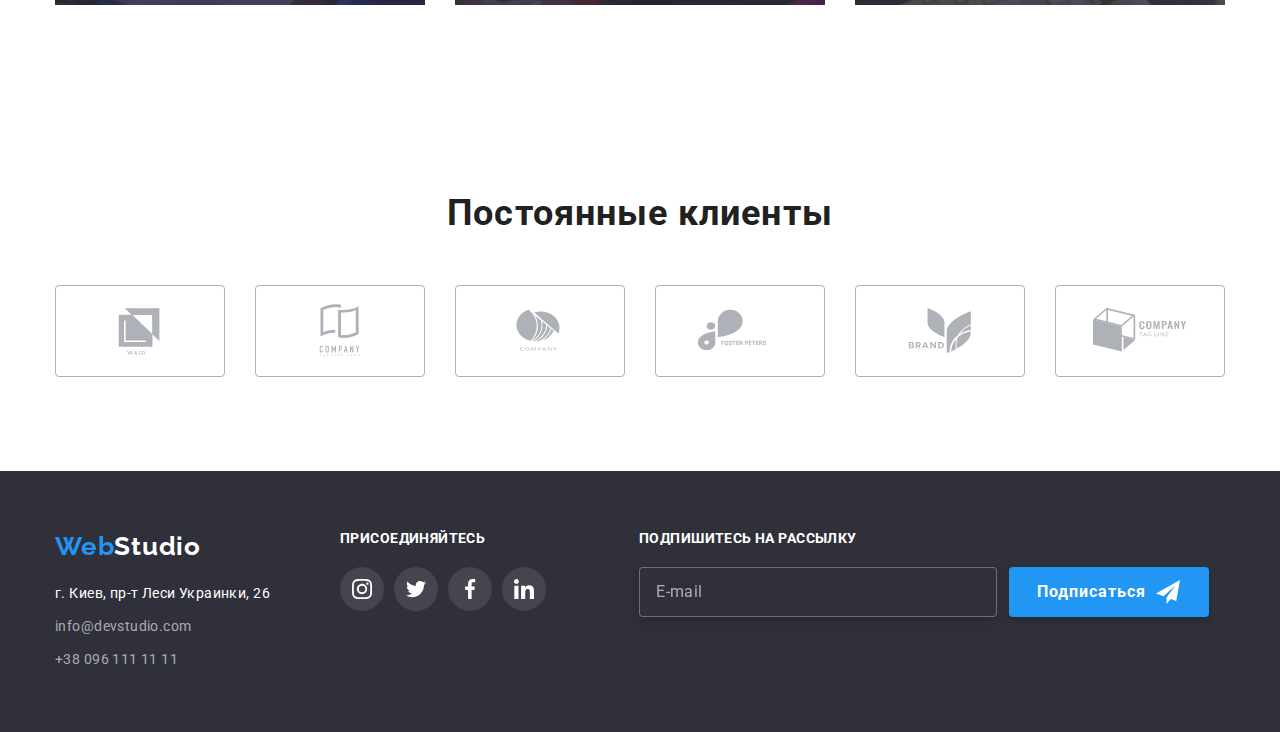
==== commit ef8e4f36: "Чем мы занимаемся - десктоп only" ====
--- a/index.html
+++ b/index.html
@@ -167,7 +167,7 @@
         </section>
 
         <!-- Чем мы занимаемся -->
-<!-- <section class="works">
+<section class="works">
     <div class="container">
         <h2 class="works__title">Чем мы занимаемся</h2>
         <ul class="works-list">
@@ -187,7 +187,7 @@
             </li>
         </ul>
     </div>
-</section> -->
+</section>
 
         <!-- Наша Команда -->
         <!-- <section class="team">
--- a/css/main.min.css
+++ b/css/main.min.css
@@ -1,2 +1,2 @@
-button{cursor:pointer;border:none;padding:0}img{display:block;max-width:100%;height:auto}body{margin:0;background-color:#fff;color:#212121;font-family:"Roboto", sans-serif}html{box-sizing:border-box}*,*::before,*::after{box-sizing:inherit}p,h1,h2,h3,h4,h5,h6{margin:0}ul{margin:0;padding:0;list-style:none}:root{--accent-bg-color: #2196f3;--main-text-color: #212121;--accent-text-color: #fff;--main-bg-color: #fff;--main-logo-color: #2196f3}.container{padding-left:15px;padding-right:15px}@media screen and (min-width: 480px){.container{width:480px;margin-left:auto;margin-right:auto}}@media screen and (min-width: 768px){.container{width:768px}}@media screen and (min-width: 1200px){.container{width:1200px}}.header-logo{padding-top:16px;padding-bottom:16px;font-family:"Raleway";font-weight:700;font-style:normal;font-size:26px;line-height:1.19;letter-spacing:0.03em;text-decoration:none;color:var(--main-logo-color)}@media screen and (min-width: 768px){.header-logo{padding-top:26px;padding-bottom:26px;margin-right:88px;font-size:24px;line-height:1.16}}@media screen and (min-width: 1200px){.header-logo{margin-right:93px;padding-top:24px;padding-bottom:25px}}.header-logo-color{color:#212121}.footer-logo{display:flex;justify-content:center;margin-bottom:20px;font-family:"Raleway";font-weight:700;font-size:26px;line-height:1.19;letter-spacing:0.03em;color:var(--main-logo-color);text-decoration:none}@media screen and (min-width: 1200px){.footer-logo{justify-content:left}}.footer-logo-color{color:#fff}.hero-container__btn{display:inline-block;padding:10px 32px;min-width:200px;margin-top:30px;background:#2196f3;box-shadow:0px 4px 4px rgba(0,0,0,0.15);border-radius:4px;border:transparent;transition:background-color 250ms cubic-bezier(0.4, 0, 0.2, 1)}.hero-container__btn:hover,.hero-container__btn:focus{background-color:#188ce8}.hero-container__btn.text{font-weight:700;font-size:16px;line-height:1.87;letter-spacing:0.06em;color:#ffffff;text-align:center;align-items:center}.newsletter__subscribe-btn{padding:10px 28px;min-width:200px;height:50px;margin-left:12px;color:#fff;background:#2196f3;box-shadow:0px 4px 4px rgba(0,0,0,0.15);border-radius:4px;border:transparent;transition:background-color 250ms cubic-bezier(0.4, 0, 0.2, 1)}.newsletter__subscribe-btn.text{display:flex;margin:0 auto;font-weight:700;font-size:16px;line-height:1.88;align-items:center;text-align:center;letter-spacing:0.06em;color:#ffffff}.newsletter__subscribe-icon{margin-left:10px}.submit-btn{display:block;margin:0 auto;padding:10px 55px;min-width:200px;color:#ffffff;background:#2196f3;border-radius:4px;border:transparent;transition:background-color 250ms cubic-bezier(0.4, 0, 0.2, 1),box-shadow 250ms cubic-bezier(0.4, 0, 0.2, 1)}.submit-btn.text{font-weight:bold;font-size:16px;line-height:1.87;display:flex;align-items:center;text-align:center;letter-spacing:0.06em;color:#ffffff}.submit-btn:hover,.submit-btn:focus{background-color:#188ce8;box-shadow:0px 1px 3px rgba(0,0,0,0.12),0px 1px 1px rgba(0,0,0,0.14),0px 2px 1px rgba(0,0,0,0.2)}.person-list__social{display:flex;justify-content:center}.social__item+.social__item{margin-left:10px}.social__link{display:flex;justify-content:center;align-items:center;width:44px;height:44px;background:#fff;border-radius:50%;fill:#afb1b8;transition:background-color 250ms cubic-bezier(0.4, 0, 0.2, 1),fill 250ms cubic-bezier(0.4, 0, 0.2, 1)}.social__link:hover{background-color:var(--accent-bg-color);fill:#fff}.social__link:focus{background-color:var(--accent-bg-color);fill:#fff;outline:none}.network-social{display:flex}.list__network-social-item+.list__network-social-item{margin-left:10px}.list__network-social-link{display:flex;justify-content:center;align-items:center;width:44px;height:44px;background:rgba(255,255,255,0.1);border-radius:50%;fill:#fff;transition:background-color 250ms cubic-bezier(0.4, 0, 0.2, 1)}.list__network-social-link:hover{background-color:var(--accent-bg-color);color:currentColor}.list__network-social-link:focus{background-color:var(--accent-bg-color);color:currentColor;outline:none}.backdrop{position:fixed;top:0;width:100vw;height:100vh;background:rgba(0,0,0,0.2);transition:opacity 350ms, visibility 350ms}.backdrop.is-hidden .modal{transform:scale(0.5) rotate(-180deg)}.modal{padding:40px;position:absolute;top:50%;left:50%;transform:translate(-50%, -50%) rotate(0) scale(1);transition:transform 350ms;background:#ffffff;box-shadow:0px 1px 3px rgba(0,0,0,0.12),0px 1px 1px rgba(0,0,0,0.14),0px 2px 1px rgba(0,0,0,0.2);border-radius:4px}@media screen and (max-width: 480px){.modal{width:98%;height:609px}}@media screen and (min-width: 480px) and (max-width: 1199px){.modal{width:450px;min-height:609px}}@media screen and (min-width: 1200px){.modal{width:528px;height:581px}}.close-modal{position:absolute;display:flex;justify-content:center;align-items:center;width:30px;height:30px;border-radius:50%;border:1px solid rgba(0,0,0,0.1);background-color:#fff;top:8px;right:8px;transition:fill 250ms cubic-bezier(0.4, 0, 0.2, 1)}.close-modal:hover,.close-modal:focus{fill:var(--accent-bg-color)}.is-hidden{opacity:0;pointer-events:none;visibility:hidden}.form__modal-title{font-weight:700;font-size:20px;line-height:1.15;text-align:center;letter-spacing:0.03em;color:#212121;margin-bottom:12px}@media screen and (max-width: 1200px){.form__modal-title{line-height:1.5}}.modal-input-wrap{position:relative}.customer__modal-icon{position:absolute;left:12px;top:50%;transform:translateY(-50%)}.form-field{display:flex;width:100%;flex-direction:column;justify-content:center;margin-bottom:10px}.form-field.feedback{margin-bottom:20px}.form-field.feedback.checkbox{margin-bottom:30px}.data__form-label{font-size:12px;line-height:1.16;letter-spacing:0.01em;color:#757575;margin-bottom:4px}.form-field textarea{padding:12px 16px;width:100%;height:120px;resize:none}.customer__form-input{width:100%;height:40px;border:1px solid rgba(33,33,33,0.2);border-radius:4px;padding-left:42px;outline:none;transition:border-color 250ms cubic-bezier(0.4, 0, 0.2, 1)}.customer__form-input:focus{border-color:var(--accent-bg-color)}.customer__form-input:focus+.customer__modal-icon{fill:var(--accent-bg-color)}.customer__form-input.text::placeholder{font-size:14px;line-height:1.14;letter-spacing:0.01em;color:rgba(117,117,117,0.5)}.checkbox__modal-checkbox-text{display:flex;justify-content:center;align-items:center;font-size:14px;line-height:1.71;letter-spacing:0.03em;color:#757575}.checkbox__modal-checkbox-text::before{content:"";width:16px;height:15px;border:2px solid #212121;border-radius:2px;align-items:center;margin-right:7px}.checkbox__modal-checkbox:checked+.checkbox__modal-checkbox-text::before{background-image:url(../images/icon-check.svg);border:none}.checkbox__modal-checkbox:focus+.checkbox__modal-checkbox-text::before{border-color:#2196f3}.checkbox__modal-checkbox-text .checkbox__policy-link{color:#2196f3;text-decoration:underline}@media screen and (max-width: 1200px){.checkbox__modal-checkbox-text{font-size:12px;line-height:1.16}}.navigation{display:none}.contact{display:none}.header{position:relative;width:100%}.header__container{display:flex;justify-content:space-between;align-items:center}.mobile-menu-btn{background-color:transparent;border:none;padding:0;line-height:0}.mobile-menu-btn{fill:var(--main-text-color);transition:fill 250ms cubic-bezier(0.4, 0, 0.2, 1)}.mobile-menu-btn:hover,.mobile-menu-btn:focus{fill:var(--accent-bg-color)}.mobile-menu__close-btn{position:absolute;top:10px;right:15px;background-color:transparent;border:none;padding:0;line-height:0;fill:var(--main-text-color);transition:fill 250ms cubic-bezier(0.4, 0, 0.2, 1)}.mobile-menu__close-btn:hover,.mobile-menu__close-btn:focus{fill:var(--accent-bg-color)}.mobile-menu__container{position:relative;padding-top:48px;padding-bottom:48px;background:#FFFFFF;box-shadow:0px 4px 8px rgba(0,0,0,0.04),0px 2px 4px rgba(0,0,0,0.08),0px 1px 3px rgba(0,0,0,0.16)}.mobile-menu{position:absolute;width:100vw;height:100vh;top:0;left:0;overflow:auto;opacity:0;visibility:hidden;pointer-events:none;transition:opacity 250ms cubic-bezier(0.4, 0, 0.2, 1),visibility 250ms cubic-bezier(0.4, 0, 0.2, 1)}.mobile-menu.is-open{opacity:1;visibility:visible;pointer-events:auto}.mobile-nav-list{margin-bottom:302px}.mobile-nav-list__item:not(:last-child){margin-bottom:32px}.mobile-nav-list__btn{text-decoration:none;font-weight:500;font-size:40px;line-height:1.17;letter-spacing:0.02em;color:var(--main-text-color);transition:color 250ms cubic-bezier(0.4, 0, 0.2, 1)}@media screen and (max-width: 385px){.mobile-nav-list__btn{font-size:25px}}.mobile-nav-list__btn:hover,.mobile-nav-list__btn:focus{color:var(--accent-bg-color)}.mobile-nav-list__btn.current{color:var(--accent-bg-color)}.mobile-contact__item{display:flex}.mobile-contact-phone__link{font-weight:500;font-size:34px;line-height:1.17;letter-spacing:0.02em;text-decoration:none;color:var(--accent-bg-color);margin-bottom:32px}@media screen and (max-width: 385px){.mobile-contact-phone__link{font-size:25px}}.mobile-contact-mail__link{font-weight:500;font-size:24px;line-height:1.16;letter-spacing:0.02em;text-decoration:none;color:#757575;margin-bottom:64px}@media screen and (max-width: 385px){.mobile-contact-mail__link{font-size:20px}}.mobile-social{display:flex}.mobile-social__item:not(:last-child){border-right:1px solid rgba(33,33,33,0.2)}.mobile-social__item:not(:first-child){padding-left:10px}.mobile-social__link{text-decoration:none;font-weight:500;font-size:18px;line-height:1.22;letter-spacing:0.02em;padding:0 10px 0 0;color:#2196F3}@media screen and (max-width: 385px){.mobile-social__link{font-size:14px}}@media screen and (min-width: 768px){.navigation{display:flex;align-items:center}.contact{display:block;margin-left:auto}.mobile-menu-btn{display:none}}.nav-list{display:flex;align-items:center;font-weight:500;font-size:14px;line-height:1, 14;letter-spacing:0.02em;list-style:none}.nav-list__btn{position:relative;display:block;text-decoration:none;color:var(--main-text-color);padding:32px 0;transition:color 250ms cubic-bezier(0.4, 0, 0.2, 1)}.nav-list__btn:hover,.nav-list__btn:focus{color:#2196f3;outline:none}.nav-list__btn.current{color:var(--accent-bg-color)}.nav-list>.nav-list__item:not(:last-child){margin-right:50px}.nav-list__btn.current:after{position:absolute;content:"";display:block;width:100%;height:4px;background-color:var(--accent-bg-color);border-radius:2px;bottom:0}.contact__item{display:flex;align-items:center}.contact__item:nth-child(1){margin-bottom:10px}.contact__link{font-weight:500;font-size:12px;line-height:1.16;letter-spacing:0.02em;color:#757575;text-decoration:none;display:flex;align-items:center;transition:color 250ms cubic-bezier(0.4, 0, 0.2, 1)}.contact__link:hover,.contact__link:focus{color:var(--accent-bg-color);outline:none}.contact__svg{margin-right:8px;fill:currentColor}@media screen and (min-width: 1200px){.navigation{display:block}.contact{display:flex;margin-left:auto}.mobile-menu-btn{display:none}.contact__item:nth-child(1){margin-bottom:0;margin-right:30px}.contact__link{font-size:14px;line-height:1.14}.contact__svg{margin-right:10px}}.hero{max-width:1600px;margin-left:auto;margin-right:auto;text-align:center;padding-top:200px;padding-bottom:200px;background-color:#2f303a;background-repeat:no-repeat;background-position:center;background-size:cover}@media screen and (max-width: 768px){.hero{width:100%;height:400px;background-image:linear-gradient(rgba(47,48,58,0.4), rgba(47,48,58,0.4)),url(../../images/hero-mobile.jpg);padding-top:121px;padding-bottom:115px}}@media screen and (max-width: 768px) and (min-device-pixel-ratio: 2), screen and (max-width: 768px) and (min-resolution: 192dpi), screen and (max-width: 768px) and (min-resolution: 2dppx){.hero{background-image:linear-gradient(rgba(47,48,58,0.4), rgba(47,48,58,0.4)),url(../../images/hero-mobile@2x.jpg)}}@media screen and (min-width: 768px) and (max-width: 1200px){.hero{width:100%;background-image:linear-gradient(rgba(47,48,58,0.4), rgba(47,48,58,0.4)),url(../../images/hero-tablet.jpg);padding-top:118px;padding-bottom:118px}}@media screen and (min-width: 768px) and (max-width: 1200px) and (min-device-pixel-ratio: 2), screen and (min-width: 768px) and (max-width: 1200px) and (min-resolution: 192dpi), screen and (min-width: 768px) and (max-width: 1200px) and (min-resolution: 2dppx){.hero{background-image:linear-gradient(rgba(47,48,58,0.4), rgba(47,48,58,0.4)),url(../../images/hero-tablet@2x.jpg)}}@media screen and (min-width: 1200px){.hero{width:100%;background-image:linear-gradient(rgba(47,48,58,0.4), rgba(47,48,58,0.4)),url(../../images/hero-desktop.jpg)}}@media screen and (min-width: 1200px) and (min-device-pixel-ratio: 2), screen and (min-width: 1200px) and (min-resolution: 192dpi), screen and (min-width: 1200px) and (min-resolution: 2dppx){.hero{background-image:linear-gradient(rgba(47,48,58,0.4), rgba(47,48,58,0.4)),url(../../images/hero-desktop@2x.jpg)}}@media screen and (min-width: 1200px){.hero-container__text{width:696px;margin-left:auto;margin-right:auto;font-weight:900;font-size:44px;line-height:1.36;text-align:center;letter-spacing:0.06em;text-transform:uppercase;color:#ffffff}}@media screen and (max-width: 1200px){.hero-container__text{width:360px;margin-left:auto;margin-right:auto;font-weight:900;font-size:26px;line-height:1.62;text-align:center;letter-spacing:0.06em;text-transform:uppercase;color:#FFFFFF}}.features li h3{list-style:none;text-transform:uppercase}.features{padding-top:60px;padding-bottom:60px}.features-title{margin-top:30px;margin-bottom:10px}.features p{text-align:left;color:#757575}.features-icon{justify-content:center;align-items:center;background:#f5f4fa;border-radius:4px;margin-bottom:30px}@media screen and (max-width: 768px){.features__container{text-align:center}.features-list:not(:last-child){margin-bottom:30px}.features-title{font-weight:700;font-size:14px;line-height:1.14;letter-spacing:0.03em;color:#212121}.features-icon{width:100%;height:120px;display:flex}}@media screen and (min-width: 767px) and (max-width: 1200px){.features__container{display:flex;flex-wrap:wrap;margin-left:-30px;margin-top:-30px}.features-list{width:354px;height:251px;flex-basis:calc(100% / 2 - 30px);margin-left:30px;margin-top:30px}.features-icon{height:120px;display:flex}}@media screen and (min-width: 1200px){.features{padding-top:94px;padding-bottom:94px}.features__container{display:flex}.features-list+.features-list{margin-left:30px}.features-icon{width:270px;height:120px;display:flex}}.works{padding-top:94px;padding-bottom:94px}.works__title{margin-bottom:50px;font-weight:700;font-size:36px;line-height:1, 16;text-align:center;letter-spacing:0.03em;color:var(--main-text-color)}.works-list{list-style:none;display:flex}.works-category{position:absolute;display:flex;align-items:center;justify-content:center;left:0;bottom:0;width:100%;height:70px;font-weight:bold;font-size:14px;line-height:1.14;letter-spacing:0.03em;text-transform:uppercase;color:#fff;background:rgba(47,48,58,0.8)}.works-list__works-img{position:relative}.works-list__works-img:not(:last-child){margin-right:30px}.team{padding-top:94px;padding-bottom:94px;background:#f5f4fa;text-align:center}.team__title{font-family:Roboto;font-style:normal;font-weight:700;font-size:36px;line-height:1.16;text-align:center;letter-spacing:0.03em;color:var(--main-text-color);margin-bottom:50px}.team__img{background:#fff;box-shadow:0px 1px 3px rgba(0,0,0,0.12),0px 1px 1px rgba(0,0,0,0.14),0px 2px 1px rgba(0,0,0,0.2);border-radius:0px 0px 4px 4px}.team__img:not(:last-child){margin-right:30px}.person-card__name{padding-bottom:10px}.person-card{padding-top:30px;padding-bottom:30px}.team__person{list-style:none;display:flex}.person-card__name{font-family:inherit;font-weight:500;font-size:16px;line-height:1.18;text-align:center;letter-spacing:0.03em;color:var(--main-text-color)}.person-card__profession{font-size:16px;line-height:1.18;text-align:center;letter-spacing:0.03em;color:#757575;margin-bottom:16px}.clients{padding-top:94px;padding-bottom:94px}.clients__title{font-weight:700;font-size:36px;line-height:1.16;text-align:center;letter-spacing:0.03em;color:#212121;margin-bottom:50px}@media screen and (max-width: 768px){.clients{padding:60px 15px}.clients__title{margin-bottom:30px}.clients-list{display:flex;flex-wrap:wrap;justify-content:center;align-items:center;margin-left:-30px;margin-top:-30px}.clients .clients-list__item{flex-basis:calc(100% / 3 - 30px);margin-left:30px;margin-top:30px}.clients .clients-list__icon{width:210px;height:92px}}.clients-list__icon{width:170px;height:92px;border:1px solid #afb1b8;border-radius:4px;display:flex;justify-content:center;align-items:center;fill:#afb1b8;transition:fill 250ms cubic-bezier(0.4, 0, 0.2, 1),border-color 250ms cubic-bezier(0.4, 0, 0.2, 1)}.clients-list__icon:hover,.clients-list__icon:focus{fill:var(--accent-bg-color);border-color:var(--accent-bg-color);outline:none}.samples-section{padding-top:94px;padding-bottom:94px}.visually-hidden{position:absolute;clip:rect(0 0 0 0)}.filter-list__filter-item:not(:last-child){margin-right:8px}.filter-list{display:flex;justify-content:center;margin-bottom:54px}.filter-list__filter-btn{font-family:inherit;font-weight:500;font-size:16px;line-height:1.62;text-align:center;letter-spacing:0.03em;color:var(--main-text-color);background:#f5f4fa;border:1px;border-radius:4px;padding:6px 22px;min-width:73px;transition:box-shadow 250ms cubic-bezier(0.4, 0, 0.2, 1),color 250ms cubic-bezier(0.4, 0, 0.2, 1),background-color 250ms cubic-bezier(0.4, 0, 0.2, 1)}.filter-list__filter-btn:hover{background-color:var(--accent-bg-color);color:var(--accent-text-color);border-radius:4px;border:transparent;box-shadow:0px 3px 1px rgba(0,0,0,0.1),0px 1px 2px rgba(0,0,0,0.08),0px 2px 2px rgba(0,0,0,0.12)}.filter-list__filter-btn:focus{background-color:var(--accent-bg-color);color:var(--accent-text-color);box-shadow:0px 3px 1px rgba(0,0,0,0.1),0px 1px 2px rgba(0,0,0,0.08),0px 2px 2px rgba(0,0,0,0.12);outline:none}.describe__sample-title{font-weight:700;font-size:18px;line-height:2;letter-spacing:0.06em;text-align:left;color:#212121;margin-bottom:4px}.describe__sample-text{font-size:16px;line-height:1.87;letter-spacing:0.03em;color:#757575;text-align:left}.sample-content{padding:20px 24px;border-bottom:1px solid #eeeeee;border-right:1px solid #eeeeee;border-left:1px solid #eeeeee}.sample-item{display:flex;margin-left:-30px;margin-top:-30px;flex-wrap:wrap;text-align:left}.sample-icon{background:#ffffff;width:calc(100% / 3 - 30px);margin-left:30px;margin-top:30px}.example__sample-link{display:block;text-decoration:none;transition:box-shadow 250ms cubic-bezier(0.4, 0, 0.2, 1)}.example__sample-link:hover,.example__sample-link:focus{box-shadow:0px 1px 1px rgba(0,0,0,0.12),0px 4px 4px rgba(0,0,0,0.06),1px 4px 6px rgba(0,0,0,0.16);outline:none}.example__sample-link:hover .thumb-overlay,.example__sample-link:focus .thumb-overlay{transform:translateY(0);box-shadow:0px 1px 1px rgba(0,0,0,0.12),0px 4px 4px rgba(0,0,0,0.06),1px 4px 6px rgba(0,0,0,0.16)}.thumb{position:relative;overflow:hidden}.thumb-overlay{position:absolute;width:100%;height:100%;top:0;left:0;background:rgba(33,150,243,0.9);transform:translateY(101%);transition:transform 250ms cubic-bezier(0.4, 0, 0.2, 1)}.article-text{font-size:18px;line-height:1.56;text-align:left;letter-spacing:0.03em;color:#ffffff;padding:63px 24px}.footer{background-color:#2f303a;padding-top:60px;padding-bottom:60px;padding-left:15px;padding-right:15px}@media screen and (max-width: 768px){.footer{padding-left:0;padding-right:0}}.footer-container{display:block;text-align:center}@media screen and (min-width: 1200px){.footer-container{display:flex;text-align:left}}@media screen and (max-width: 1200px){.contact-address{margin-bottom:60px}}.contacts__footer-address{font-style:normal;font-weight:normal;font-size:14px;line-height:1.71;letter-spacing:0.03em;color:#ffffff;text-decoration:none}.footer-item>.contacts__contact-list:not(:last-child){margin-bottom:9px}@media screen and (max-width: 1200px){.footer-item>.contacts__contact-list:not(:last-child){margin-bottom:8px}}.contacts__footer-contact{font-style:normal;font-size:14px;line-height:1.71;letter-spacing:0.03em;color:rgba(255,255,255,0.6);text-decoration:none}@media screen and (max-width: 768px){.join-us{margin-bottom:60px}}@media screen and (min-width: 768px){.join-us{margin-left:165px;margin-bottom:0}}@media screen and (min-width: 1200px){.join-us{margin-left:70px}}.join-us__title{font-weight:bold;font-size:14px;line-height:1.14;letter-spacing:0.03em;text-transform:uppercase;color:#fff;margin-bottom:20px}@media screen and (min-width: 768px){.join-us{display:block}.footer__mobile{display:flex;justify-content:center}}.network-social{display:flex;justify-content:center}@media screen and (min-width: 1200px){.subscribe{margin-left:93px}}.subscribe-title{margin-bottom:20px;font-weight:700;font-size:14px;line-height:1.14;letter-spacing:0.03em;text-transform:uppercase;color:#ffffff}.newsletter__subscribe-input{padding-left:16px;width:100%;height:50px;margin-bottom:20px;border:1px solid rgba(255,255,255,0.3);background:#2f303a;filter:drop-shadow(0px 4px 4px rgba(0,0,0,0.15));border-radius:4px;outline:none;color:#fff;transition:border-color 250ms cubic-bezier(0.4, 0, 0.2, 1)}.newsletter__subscribe-input:focus{border-color:var(--accent-bg-color)}@media screen and (min-width: 768px) and (max-width: 1200px){.newsletter__subscribe-input{width:450px;margin-right:0}}@media screen and (min-width: 1200px){.subscribe-wrap.newsletter{display:flex}.newsletter__subscribe-input{width:358px;margin-right:12px;margin-bottom:0}}::placeholder{font-size:16px;line-height:1.25;display:flex;align-items:center;letter-spacing:0.03em;color:rgba(255,255,255,0.6)}
+button{cursor:pointer;border:none;padding:0}img{display:block;max-width:100%;height:auto}body{margin:0;background-color:#fff;color:#212121;font-family:"Roboto", sans-serif}html{box-sizing:border-box}*,*::before,*::after{box-sizing:inherit}p,h1,h2,h3,h4,h5,h6{margin:0}ul{margin:0;padding:0;list-style:none}:root{--accent-bg-color: #2196f3;--main-text-color: #212121;--accent-text-color: #fff;--main-bg-color: #fff;--main-logo-color: #2196f3}.container{padding-left:15px;padding-right:15px}@media screen and (min-width: 480px){.container{width:480px;margin-left:auto;margin-right:auto}}@media screen and (min-width: 768px){.container{width:768px}}@media screen and (min-width: 1200px){.container{width:1200px}}.header-logo{padding-top:16px;padding-bottom:16px;font-family:"Raleway";font-weight:700;font-style:normal;font-size:26px;line-height:1.19;letter-spacing:0.03em;text-decoration:none;color:var(--main-logo-color)}@media screen and (min-width: 768px){.header-logo{padding-top:26px;padding-bottom:26px;margin-right:88px;font-size:24px;line-height:1.16}}@media screen and (min-width: 1200px){.header-logo{margin-right:93px;padding-top:24px;padding-bottom:25px}}.header-logo-color{color:#212121}.footer-logo{display:flex;justify-content:center;margin-bottom:20px;font-family:"Raleway";font-weight:700;font-size:26px;line-height:1.19;letter-spacing:0.03em;color:var(--main-logo-color);text-decoration:none}@media screen and (min-width: 1200px){.footer-logo{justify-content:left}}.footer-logo-color{color:#fff}.hero-container__btn{display:inline-block;padding:10px 32px;min-width:200px;margin-top:30px;background:#2196f3;box-shadow:0px 4px 4px rgba(0,0,0,0.15);border-radius:4px;border:transparent;transition:background-color 250ms cubic-bezier(0.4, 0, 0.2, 1)}.hero-container__btn:hover,.hero-container__btn:focus{background-color:#188ce8}.hero-container__btn.text{font-weight:700;font-size:16px;line-height:1.87;letter-spacing:0.06em;color:#ffffff;text-align:center;align-items:center}.newsletter__subscribe-btn{padding:10px 28px;min-width:200px;height:50px;margin-left:12px;color:#fff;background:#2196f3;box-shadow:0px 4px 4px rgba(0,0,0,0.15);border-radius:4px;border:transparent;transition:background-color 250ms cubic-bezier(0.4, 0, 0.2, 1)}.newsletter__subscribe-btn.text{display:flex;margin:0 auto;font-weight:700;font-size:16px;line-height:1.88;align-items:center;text-align:center;letter-spacing:0.06em;color:#ffffff}.newsletter__subscribe-icon{margin-left:10px}.submit-btn{display:block;margin:0 auto;padding:10px 55px;min-width:200px;color:#ffffff;background:#2196f3;border-radius:4px;border:transparent;transition:background-color 250ms cubic-bezier(0.4, 0, 0.2, 1),box-shadow 250ms cubic-bezier(0.4, 0, 0.2, 1)}.submit-btn.text{font-weight:bold;font-size:16px;line-height:1.87;display:flex;align-items:center;text-align:center;letter-spacing:0.06em;color:#ffffff}.submit-btn:hover,.submit-btn:focus{background-color:#188ce8;box-shadow:0px 1px 3px rgba(0,0,0,0.12),0px 1px 1px rgba(0,0,0,0.14),0px 2px 1px rgba(0,0,0,0.2)}.person-list__social{display:flex;justify-content:center}.social__item+.social__item{margin-left:10px}.social__link{display:flex;justify-content:center;align-items:center;width:44px;height:44px;background:#fff;border-radius:50%;fill:#afb1b8;transition:background-color 250ms cubic-bezier(0.4, 0, 0.2, 1),fill 250ms cubic-bezier(0.4, 0, 0.2, 1)}.social__link:hover{background-color:var(--accent-bg-color);fill:#fff}.social__link:focus{background-color:var(--accent-bg-color);fill:#fff;outline:none}.network-social{display:flex}.list__network-social-item+.list__network-social-item{margin-left:10px}.list__network-social-link{display:flex;justify-content:center;align-items:center;width:44px;height:44px;background:rgba(255,255,255,0.1);border-radius:50%;fill:#fff;transition:background-color 250ms cubic-bezier(0.4, 0, 0.2, 1)}.list__network-social-link:hover{background-color:var(--accent-bg-color);color:currentColor}.list__network-social-link:focus{background-color:var(--accent-bg-color);color:currentColor;outline:none}.backdrop{position:fixed;top:0;width:100vw;height:100vh;background:rgba(0,0,0,0.2);transition:opacity 350ms, visibility 350ms}.backdrop.is-hidden .modal{transform:scale(0.5) rotate(-180deg)}.modal{padding:40px;position:absolute;top:50%;left:50%;transform:translate(-50%, -50%) rotate(0) scale(1);transition:transform 350ms;background:#ffffff;box-shadow:0px 1px 3px rgba(0,0,0,0.12),0px 1px 1px rgba(0,0,0,0.14),0px 2px 1px rgba(0,0,0,0.2);border-radius:4px}@media screen and (max-width: 480px){.modal{width:98%;height:609px}}@media screen and (min-width: 480px) and (max-width: 1199px){.modal{width:450px;min-height:609px}}@media screen and (min-width: 1200px){.modal{width:528px;height:581px}}.close-modal{position:absolute;display:flex;justify-content:center;align-items:center;width:30px;height:30px;border-radius:50%;border:1px solid rgba(0,0,0,0.1);background-color:#fff;top:8px;right:8px;transition:fill 250ms cubic-bezier(0.4, 0, 0.2, 1)}.close-modal:hover,.close-modal:focus{fill:var(--accent-bg-color)}.is-hidden{opacity:0;pointer-events:none;visibility:hidden}.form__modal-title{font-weight:700;font-size:20px;line-height:1.15;text-align:center;letter-spacing:0.03em;color:#212121;margin-bottom:12px}@media screen and (max-width: 1200px){.form__modal-title{line-height:1.5}}.modal-input-wrap{position:relative}.customer__modal-icon{position:absolute;left:12px;top:50%;transform:translateY(-50%)}.form-field{display:flex;width:100%;flex-direction:column;justify-content:center;margin-bottom:10px}.form-field.feedback{margin-bottom:20px}.form-field.feedback.checkbox{margin-bottom:30px}.data__form-label{font-size:12px;line-height:1.16;letter-spacing:0.01em;color:#757575;margin-bottom:4px}.form-field textarea{padding:12px 16px;width:100%;height:120px;resize:none}.customer__form-input{width:100%;height:40px;border:1px solid rgba(33,33,33,0.2);border-radius:4px;padding-left:42px;outline:none;transition:border-color 250ms cubic-bezier(0.4, 0, 0.2, 1)}.customer__form-input:focus{border-color:var(--accent-bg-color)}.customer__form-input:focus+.customer__modal-icon{fill:var(--accent-bg-color)}.customer__form-input.text::placeholder{font-size:14px;line-height:1.14;letter-spacing:0.01em;color:rgba(117,117,117,0.5)}.checkbox__modal-checkbox-text{display:flex;justify-content:center;align-items:center;font-size:14px;line-height:1.71;letter-spacing:0.03em;color:#757575}.checkbox__modal-checkbox-text::before{content:"";width:16px;height:15px;border:2px solid #212121;border-radius:2px;align-items:center;margin-right:7px}.checkbox__modal-checkbox:checked+.checkbox__modal-checkbox-text::before{background-image:url(../images/icon-check.svg);border:none}.checkbox__modal-checkbox:focus+.checkbox__modal-checkbox-text::before{border-color:#2196f3}.checkbox__modal-checkbox-text .checkbox__policy-link{color:#2196f3;text-decoration:underline}@media screen and (max-width: 1200px){.checkbox__modal-checkbox-text{font-size:12px;line-height:1.16}}.navigation{display:none}.contact{display:none}.header{position:relative;width:100%}.header__container{display:flex;justify-content:space-between;align-items:center}.mobile-menu-btn{background-color:transparent;border:none;padding:0;line-height:0}.mobile-menu-btn{fill:var(--main-text-color);transition:fill 250ms cubic-bezier(0.4, 0, 0.2, 1)}.mobile-menu-btn:hover,.mobile-menu-btn:focus{fill:var(--accent-bg-color)}.mobile-menu__close-btn{position:absolute;top:10px;right:15px;background-color:transparent;border:none;padding:0;line-height:0;fill:var(--main-text-color);transition:fill 250ms cubic-bezier(0.4, 0, 0.2, 1)}.mobile-menu__close-btn:hover,.mobile-menu__close-btn:focus{fill:var(--accent-bg-color)}.mobile-menu__container{position:relative;padding-top:48px;padding-bottom:48px;background:#FFFFFF;box-shadow:0px 4px 8px rgba(0,0,0,0.04),0px 2px 4px rgba(0,0,0,0.08),0px 1px 3px rgba(0,0,0,0.16)}.mobile-menu{position:absolute;width:100vw;height:100vh;top:0;left:0;overflow:auto;opacity:0;visibility:hidden;pointer-events:none;transition:opacity 250ms cubic-bezier(0.4, 0, 0.2, 1),visibility 250ms cubic-bezier(0.4, 0, 0.2, 1)}.mobile-menu.is-open{opacity:1;visibility:visible;pointer-events:auto}.mobile-nav-list{margin-bottom:302px}.mobile-nav-list__item:not(:last-child){margin-bottom:32px}.mobile-nav-list__btn{text-decoration:none;font-weight:500;font-size:40px;line-height:1.17;letter-spacing:0.02em;color:var(--main-text-color);transition:color 250ms cubic-bezier(0.4, 0, 0.2, 1)}@media screen and (max-width: 385px){.mobile-nav-list__btn{font-size:25px}}.mobile-nav-list__btn:hover,.mobile-nav-list__btn:focus{color:var(--accent-bg-color)}.mobile-nav-list__btn.current{color:var(--accent-bg-color)}.mobile-contact__item{display:flex}.mobile-contact-phone__link{font-weight:500;font-size:34px;line-height:1.17;letter-spacing:0.02em;text-decoration:none;color:var(--accent-bg-color);margin-bottom:32px}@media screen and (max-width: 385px){.mobile-contact-phone__link{font-size:25px}}.mobile-contact-mail__link{font-weight:500;font-size:24px;line-height:1.16;letter-spacing:0.02em;text-decoration:none;color:#757575;margin-bottom:64px}@media screen and (max-width: 385px){.mobile-contact-mail__link{font-size:20px}}.mobile-social{display:flex}.mobile-social__item:not(:last-child){border-right:1px solid rgba(33,33,33,0.2)}.mobile-social__item:not(:first-child){padding-left:10px}.mobile-social__link{text-decoration:none;font-weight:500;font-size:18px;line-height:1.22;letter-spacing:0.02em;padding:0 10px 0 0;color:#2196F3}@media screen and (max-width: 385px){.mobile-social__link{font-size:14px}}@media screen and (min-width: 768px){.navigation{display:flex;align-items:center}.contact{display:block;margin-left:auto}.mobile-menu-btn{display:none}}.nav-list{display:flex;align-items:center;font-weight:500;font-size:14px;line-height:1, 14;letter-spacing:0.02em;list-style:none}.nav-list__btn{position:relative;display:block;text-decoration:none;color:var(--main-text-color);padding:32px 0;transition:color 250ms cubic-bezier(0.4, 0, 0.2, 1)}.nav-list__btn:hover,.nav-list__btn:focus{color:#2196f3;outline:none}.nav-list__btn.current{color:var(--accent-bg-color)}.nav-list>.nav-list__item:not(:last-child){margin-right:50px}.nav-list__btn.current:after{position:absolute;content:"";display:block;width:100%;height:4px;background-color:var(--accent-bg-color);border-radius:2px;bottom:0}.contact__item{display:flex;align-items:center}.contact__item:nth-child(1){margin-bottom:10px}.contact__link{font-weight:500;font-size:12px;line-height:1.16;letter-spacing:0.02em;color:#757575;text-decoration:none;display:flex;align-items:center;transition:color 250ms cubic-bezier(0.4, 0, 0.2, 1)}.contact__link:hover,.contact__link:focus{color:var(--accent-bg-color);outline:none}.contact__svg{margin-right:8px;fill:currentColor}@media screen and (min-width: 1200px){.navigation{display:block}.contact{display:flex;margin-left:auto}.mobile-menu-btn{display:none}.contact__item:nth-child(1){margin-bottom:0;margin-right:30px}.contact__link{font-size:14px;line-height:1.14}.contact__svg{margin-right:10px}}.hero{max-width:1600px;margin-left:auto;margin-right:auto;text-align:center;padding-top:200px;padding-bottom:200px;background-color:#2f303a;background-repeat:no-repeat;background-position:center;background-size:cover}@media screen and (max-width: 768px){.hero{width:100%;height:400px;background-image:linear-gradient(rgba(47,48,58,0.4), rgba(47,48,58,0.4)),url(../../images/hero-mobile.jpg);padding-top:121px;padding-bottom:115px}}@media screen and (max-width: 768px) and (min-device-pixel-ratio: 2), screen and (max-width: 768px) and (min-resolution: 192dpi), screen and (max-width: 768px) and (min-resolution: 2dppx){.hero{background-image:linear-gradient(rgba(47,48,58,0.4), rgba(47,48,58,0.4)),url(../../images/hero-mobile@2x.jpg)}}@media screen and (min-width: 768px) and (max-width: 1200px){.hero{width:100%;background-image:linear-gradient(rgba(47,48,58,0.4), rgba(47,48,58,0.4)),url(../../images/hero-tablet.jpg);padding-top:118px;padding-bottom:118px}}@media screen and (min-width: 768px) and (max-width: 1200px) and (min-device-pixel-ratio: 2), screen and (min-width: 768px) and (max-width: 1200px) and (min-resolution: 192dpi), screen and (min-width: 768px) and (max-width: 1200px) and (min-resolution: 2dppx){.hero{background-image:linear-gradient(rgba(47,48,58,0.4), rgba(47,48,58,0.4)),url(../../images/hero-tablet@2x.jpg)}}@media screen and (min-width: 1200px){.hero{width:100%;background-image:linear-gradient(rgba(47,48,58,0.4), rgba(47,48,58,0.4)),url(../../images/hero-desktop.jpg)}}@media screen and (min-width: 1200px) and (min-device-pixel-ratio: 2), screen and (min-width: 1200px) and (min-resolution: 192dpi), screen and (min-width: 1200px) and (min-resolution: 2dppx){.hero{background-image:linear-gradient(rgba(47,48,58,0.4), rgba(47,48,58,0.4)),url(../../images/hero-desktop@2x.jpg)}}@media screen and (min-width: 1200px){.hero-container__text{width:696px;margin-left:auto;margin-right:auto;font-weight:900;font-size:44px;line-height:1.36;text-align:center;letter-spacing:0.06em;text-transform:uppercase;color:#ffffff}}@media screen and (max-width: 1200px){.hero-container__text{width:360px;margin-left:auto;margin-right:auto;font-weight:900;font-size:26px;line-height:1.62;text-align:center;letter-spacing:0.06em;text-transform:uppercase;color:#FFFFFF}}.features li h3{list-style:none;text-transform:uppercase}.features{padding-top:60px;padding-bottom:60px}.features-title{margin-top:30px;margin-bottom:10px}.features p{text-align:left;color:#757575}.features-icon{justify-content:center;align-items:center;background:#f5f4fa;border-radius:4px;margin-bottom:30px}@media screen and (max-width: 768px){.features__container{text-align:center}.features-list:not(:last-child){margin-bottom:30px}.features-title{font-weight:700;font-size:14px;line-height:1.14;letter-spacing:0.03em;color:#212121}.features-icon{width:100%;height:120px;display:flex}}@media screen and (min-width: 768px) and (max-width: 1199px){.features__container{display:flex;flex-wrap:wrap;margin-left:-30px;margin-top:-30px}.features-list{width:354px;height:251px;flex-basis:calc(100% / 2 - 30px);margin-left:30px;margin-top:30px}.features-icon{height:120px;display:flex}}@media screen and (min-width: 1200px){.features{padding-top:94px;padding-bottom:94px}.features__container{display:flex}.features-list+.features-list{margin-left:30px}.features-icon{width:270px;height:120px;display:flex}}@media screen and (max-width: 1199px){.works{display:none}}@media screen and (min-width: 1200px){.works{padding-top:94px;padding-bottom:94px}.works__title{margin-bottom:50px;font-weight:700;font-size:36px;line-height:1, 16;text-align:center;letter-spacing:0.03em;color:var(--main-text-color)}.works-list{list-style:none;display:flex}.works-category{position:absolute;display:flex;align-items:center;justify-content:center;left:0;bottom:0;width:100%;height:70px;font-weight:bold;font-size:14px;line-height:1.14;letter-spacing:0.03em;text-transform:uppercase;color:#fff;background:rgba(47,48,58,0.8)}.works-list__works-img{position:relative}.works-list__works-img:not(:last-child){margin-right:30px}}.team{padding-top:94px;padding-bottom:94px;background:#f5f4fa;text-align:center}.team__title{font-family:Roboto;font-style:normal;font-weight:700;font-size:36px;line-height:1.16;text-align:center;letter-spacing:0.03em;color:var(--main-text-color);margin-bottom:50px}.team__img{background:#fff;box-shadow:0px 1px 3px rgba(0,0,0,0.12),0px 1px 1px rgba(0,0,0,0.14),0px 2px 1px rgba(0,0,0,0.2);border-radius:0px 0px 4px 4px}.team__img:not(:last-child){margin-right:30px}.person-card__name{padding-bottom:10px}.person-card{padding-top:30px;padding-bottom:30px}.team__person{list-style:none;display:flex}.person-card__name{font-family:inherit;font-weight:500;font-size:16px;line-height:1.18;text-align:center;letter-spacing:0.03em;color:var(--main-text-color)}.person-card__profession{font-size:16px;line-height:1.18;text-align:center;letter-spacing:0.03em;color:#757575;margin-bottom:16px}.clients{padding-top:94px;padding-bottom:94px}.clients__title{font-weight:700;font-size:36px;line-height:1.16;text-align:center;letter-spacing:0.03em;color:#212121;margin-bottom:50px}.clients-list{display:flex;justify-content:center;align-items:center}@media screen and (max-width: 768px){.clients{padding-top:60px;padding-bottom:60px}.clients__title{font-size:28px;line-height:1.18;margin-bottom:30px}.clients-list{flex-wrap:wrap;margin-left:-30px;margin-top:-30px}.clients .clients-list__item{flex-basis:calc(100% / 2 - 30px);margin-left:30px;margin-top:30px}.clients .clients-list__icon{width:210px;height:92px}}@media screen and (min-width: 768px) and (max-width: 1200px){.clients{padding-top:60px;padding-bottom:60px}.clients__title{font-size:28px;line-height:1.18;margin-bottom:30px}.clients-list{flex-wrap:wrap;margin-left:-30px;margin-top:-30px}.clients .clients-list__item{flex-basis:calc(100% / 3 - 30px);margin-left:30px;margin-top:30px}.clients .clients-list__icon{width:226px;height:92px}}@media screen and (min-width: 1200px){.clients-list__item:not(:last-child){margin-right:30px}}.clients-list__icon{width:170px;height:92px;border:1px solid #afb1b8;border-radius:4px;display:flex;justify-content:center;align-items:center;fill:#afb1b8;transition:fill 250ms cubic-bezier(0.4, 0, 0.2, 1),border-color 250ms cubic-bezier(0.4, 0, 0.2, 1)}.clients-list__icon:hover,.clients-list__icon:focus{fill:var(--accent-bg-color);border-color:var(--accent-bg-color);outline:none}.samples-section{padding-top:94px;padding-bottom:94px}.visually-hidden{position:absolute;clip:rect(0 0 0 0)}.filter-list__filter-item:not(:last-child){margin-right:8px}.filter-list{display:flex;justify-content:center;margin-bottom:54px}.filter-list__filter-btn{font-family:inherit;font-weight:500;font-size:16px;line-height:1.62;text-align:center;letter-spacing:0.03em;color:var(--main-text-color);background:#f5f4fa;border:1px;border-radius:4px;padding:6px 22px;min-width:73px;transition:box-shadow 250ms cubic-bezier(0.4, 0, 0.2, 1),color 250ms cubic-bezier(0.4, 0, 0.2, 1),background-color 250ms cubic-bezier(0.4, 0, 0.2, 1)}.filter-list__filter-btn:hover{background-color:var(--accent-bg-color);color:var(--accent-text-color);border-radius:4px;border:transparent;box-shadow:0px 3px 1px rgba(0,0,0,0.1),0px 1px 2px rgba(0,0,0,0.08),0px 2px 2px rgba(0,0,0,0.12)}.filter-list__filter-btn:focus{background-color:var(--accent-bg-color);color:var(--accent-text-color);box-shadow:0px 3px 1px rgba(0,0,0,0.1),0px 1px 2px rgba(0,0,0,0.08),0px 2px 2px rgba(0,0,0,0.12);outline:none}.describe__sample-title{font-weight:700;font-size:18px;line-height:2;letter-spacing:0.06em;text-align:left;color:#212121;margin-bottom:4px}.describe__sample-text{font-size:16px;line-height:1.87;letter-spacing:0.03em;color:#757575;text-align:left}.sample-content{padding:20px 24px;border-bottom:1px solid #eeeeee;border-right:1px solid #eeeeee;border-left:1px solid #eeeeee}.sample-item{display:flex;margin-left:-30px;margin-top:-30px;flex-wrap:wrap;text-align:left}.sample-icon{background:#ffffff;width:calc(100% / 3 - 30px);margin-left:30px;margin-top:30px}.example__sample-link{display:block;text-decoration:none;transition:box-shadow 250ms cubic-bezier(0.4, 0, 0.2, 1)}.example__sample-link:hover,.example__sample-link:focus{box-shadow:0px 1px 1px rgba(0,0,0,0.12),0px 4px 4px rgba(0,0,0,0.06),1px 4px 6px rgba(0,0,0,0.16);outline:none}.example__sample-link:hover .thumb-overlay,.example__sample-link:focus .thumb-overlay{transform:translateY(0);box-shadow:0px 1px 1px rgba(0,0,0,0.12),0px 4px 4px rgba(0,0,0,0.06),1px 4px 6px rgba(0,0,0,0.16)}.thumb{position:relative;overflow:hidden}.thumb-overlay{position:absolute;width:100%;height:100%;top:0;left:0;background:rgba(33,150,243,0.9);transform:translateY(101%);transition:transform 250ms cubic-bezier(0.4, 0, 0.2, 1)}.article-text{font-size:18px;line-height:1.56;text-align:left;letter-spacing:0.03em;color:#ffffff;padding:63px 24px}.footer{background-color:#2f303a;padding-top:60px;padding-bottom:60px;padding-left:15px;padding-right:15px}@media screen and (max-width: 768px){.footer{padding-left:0;padding-right:0}}.footer-container{display:block;text-align:center}@media screen and (min-width: 1200px){.footer-container{display:flex;text-align:left}}@media screen and (max-width: 1200px){.contact-address{margin-bottom:60px}}.contacts__footer-address{font-style:normal;font-weight:normal;font-size:14px;line-height:1.71;letter-spacing:0.03em;color:#ffffff;text-decoration:none}.footer-item>.contacts__contact-list:not(:last-child){margin-bottom:9px}@media screen and (max-width: 1200px){.footer-item>.contacts__contact-list:not(:last-child){margin-bottom:8px}}.contacts__footer-contact{font-style:normal;font-size:14px;line-height:1.71;letter-spacing:0.03em;color:rgba(255,255,255,0.6);text-decoration:none}@media screen and (max-width: 768px){.join-us{margin-bottom:60px}}@media screen and (min-width: 768px){.join-us{margin-left:165px;margin-bottom:0}}@media screen and (min-width: 1200px){.join-us{margin-left:70px}}.join-us__title{font-weight:bold;font-size:14px;line-height:1.14;letter-spacing:0.03em;text-transform:uppercase;color:#fff;margin-bottom:20px}@media screen and (min-width: 768px){.join-us{display:block}.footer__mobile{display:flex;justify-content:center}}.network-social{display:flex;justify-content:center}@media screen and (min-width: 1200px){.subscribe{margin-left:93px}}.subscribe-title{margin-bottom:20px;font-weight:700;font-size:14px;line-height:1.14;letter-spacing:0.03em;text-transform:uppercase;color:#ffffff}.newsletter__subscribe-input{padding-left:16px;width:100%;height:50px;margin-bottom:20px;border:1px solid rgba(255,255,255,0.3);background:#2f303a;filter:drop-shadow(0px 4px 4px rgba(0,0,0,0.15));border-radius:4px;outline:none;color:#fff;transition:border-color 250ms cubic-bezier(0.4, 0, 0.2, 1)}.newsletter__subscribe-input:focus{border-color:var(--accent-bg-color)}@media screen and (min-width: 768px) and (max-width: 1200px){.newsletter__subscribe-input{width:450px;margin-right:0}}@media screen and (min-width: 1200px){.subscribe-wrap.newsletter{display:flex}.newsletter__subscribe-input{width:358px;margin-right:12px;margin-bottom:0}}::placeholder{font-size:16px;line-height:1.25;display:flex;align-items:center;letter-spacing:0.03em;color:rgba(255,255,255,0.6)}
 /*# sourceMappingURL=main.min.css.map */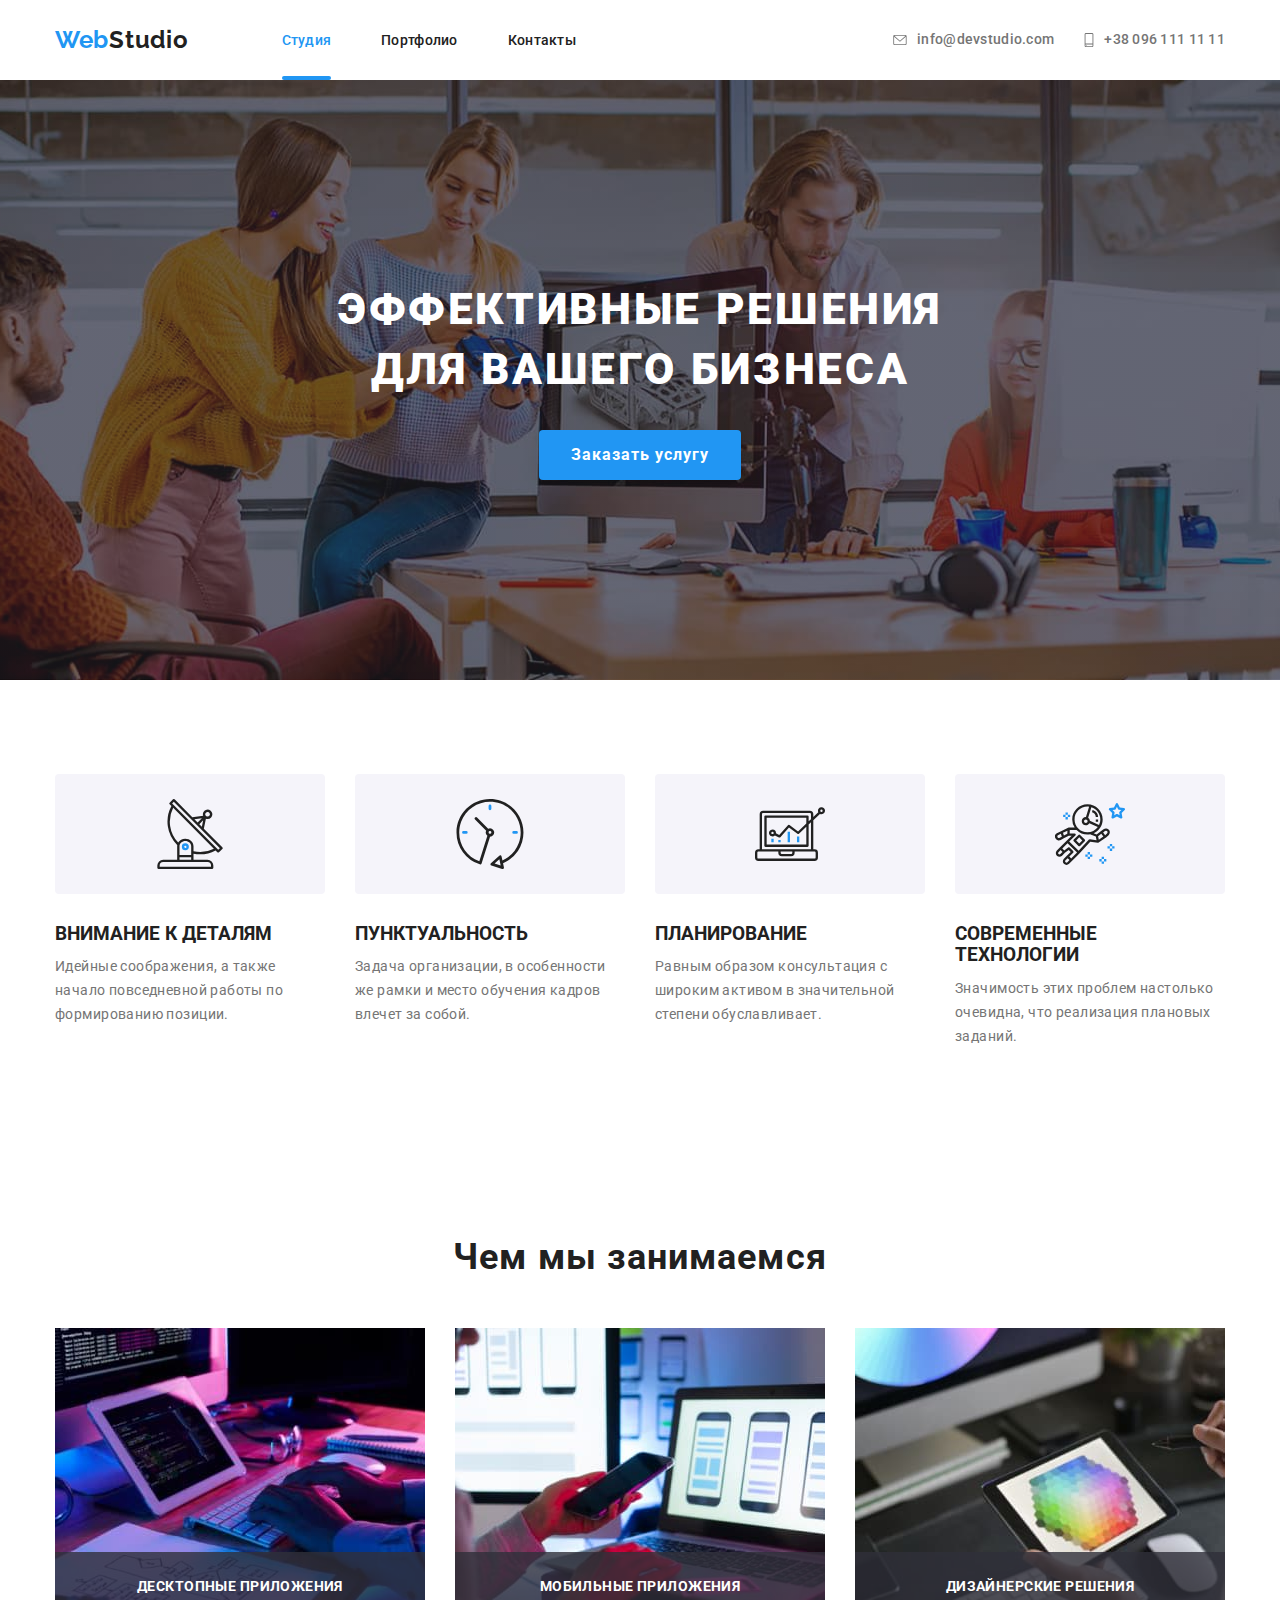
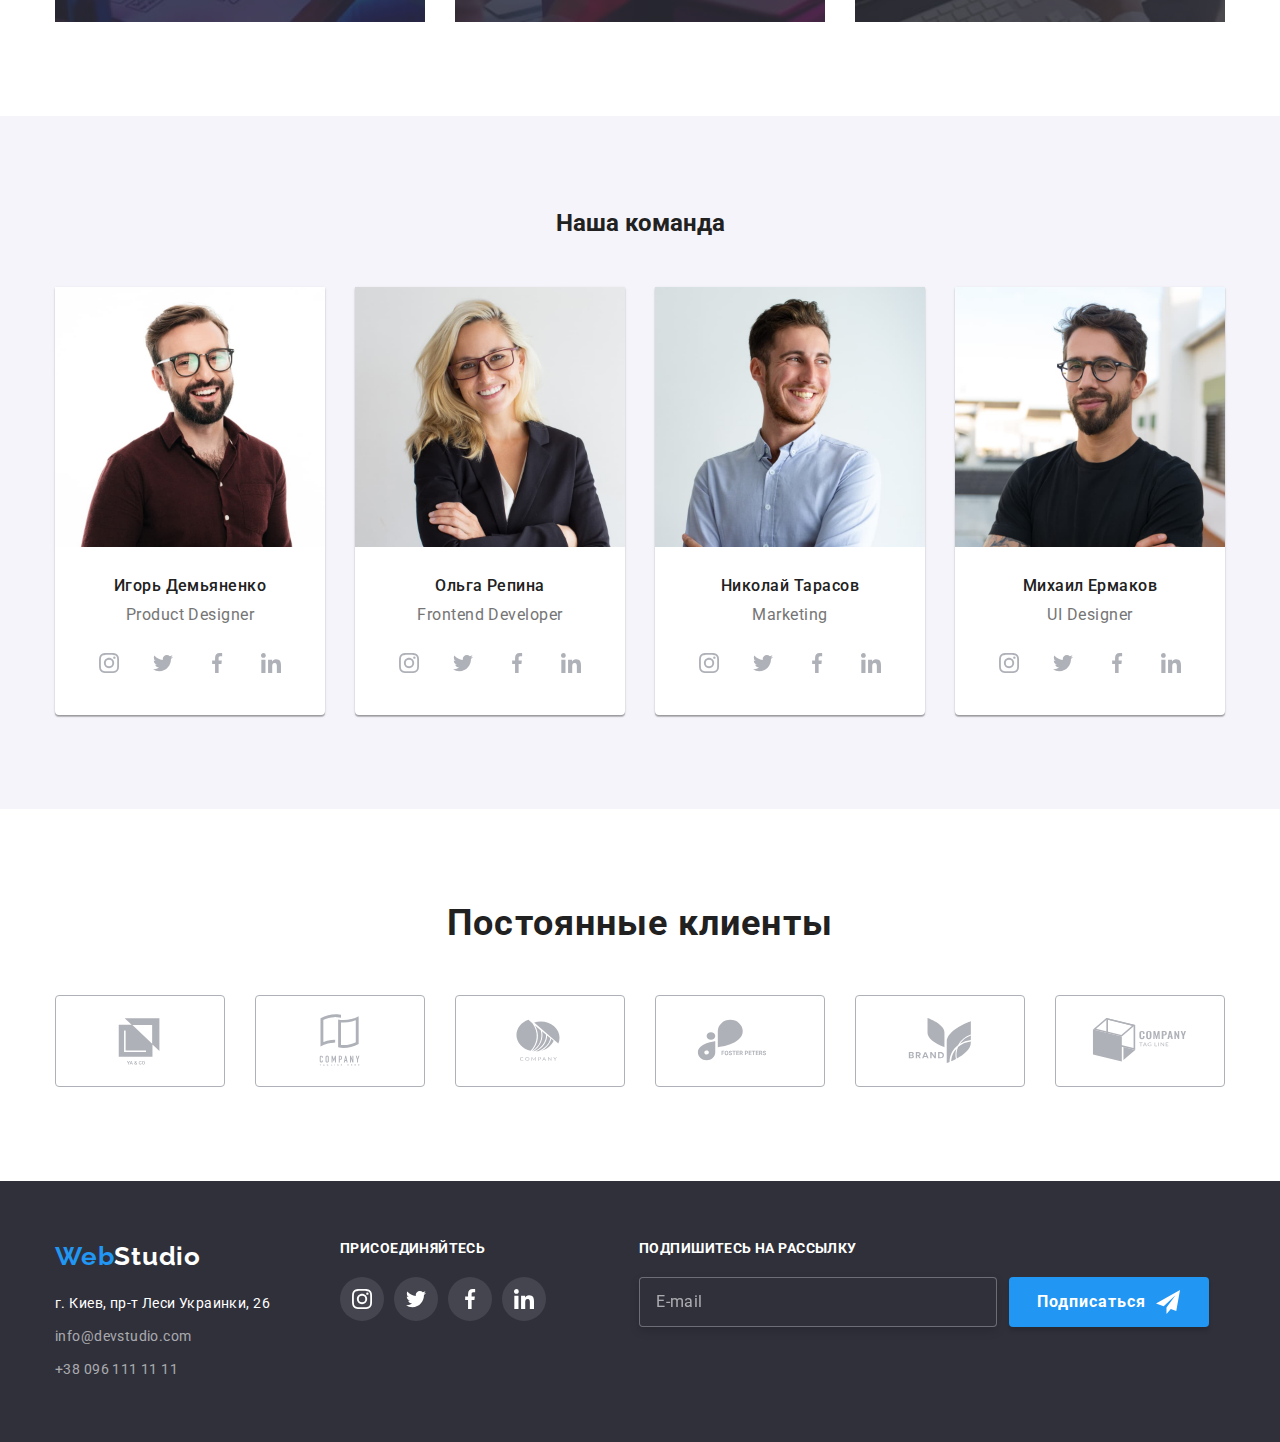
==== commit 91a3cae9: "добавить img 1x + 2x" ====
--- a/index.html
+++ b/index.html
@@ -189,64 +189,23 @@
     </div>
 </section>
 
-        <!-- Наша Команда -->
-        <!-- <section class="team">
-            <div class="container">
-                <h2 class="team__title">Наша команда</h2>
-                <ul class="team__person">
-                    <li class="team__img">
-                        <img src="./images/person1.jpg" alt="Фото сотрудника 1" width="270">
-                       <div class="person-card">
-                        <h3 class="person-card__name">Игорь Демьяненко</h3>
-                        <p class="person-card__profession" lang="en">Product Designer</p>
-                        <ul class="person-list__social social list">
-                            <li class="social__item">
-                                <a class="social__link" href="">
-                                    <svg class="social__icon" width="20" height="20">
-                                    <use href="./images/icons.svg#icon-instagram">
-                                    </use>
-                                    </svg>   
-                                </a>
-                            </li>
-                            <li class="social__item">
-                                <a class="social__link" href="">
-                                    <svg class="social__icon" width="20" height="20">
-                                        <use href="./images/icons.svg#icon-twitter">
-                                        </use>
-                                    </svg>
-                                </a>
-                            </li>
-                            <li class="social__item">
-                                <a class="social__link" href="">
-                                    <svg class="social__icon" width="20" height="20">
-                                        <use href="./images/icons.svg#icon-facebook">
-                                        </use>
-                                    </svg>
-                                </a>
-                            </li>
-                            <li class="social__item">
-                                <a class="social__link" href="">
-                                    <svg class="social__icon" width="20" height="20">
-                                        <use href="./images/icons.svg#icon-linkedin">
-                                        </use>
-                                    </svg>
-                                </a>
-                            </li>
-                            </ul>
-                        </div>
-                    </li>
-                    <li class="team__img">
-                        <img src="./images/person2.jpg" alt="Фото сотрудника 2" width="270">
-                        <div class="person-card">
-                        <h3 class="person-card__name">Ольга Репина</h3>
-                        <p class="person-card__profession" lang="en">Frontend Developer</p>
+<!-- Наша Команда -->
+    <section class="team">
+        <div class="container">
+            <h2 class="team__title">Наша команда</h2>
+            <ul class="team__person">
+                <li class="team__img">
+                    <img src="./images/person1.jpg" alt="Фото сотрудника 1" width="270">
+                    <div class="person-card">
+                    <h3 class="person-card__name">Игорь Демьяненко</h3>
+                    <p class="person-card__profession" lang="en">Product Designer</p>
                     <ul class="person-list__social social list">
                         <li class="social__item">
                             <a class="social__link" href="">
                                 <svg class="social__icon" width="20" height="20">
-                                    <use href="./images/icons.svg#icon-instagram">
-                                    </use>
-                                </svg>
+                                <use href="./images/icons.svg#icon-instagram">
+                                </use>
+                                </svg>   
                             </a>
                         </li>
                         <li class="social__item">
@@ -273,94 +232,135 @@
                                 </svg>
                             </a>
                         </li>
-                    </ul>
-                    </div>
-                    </li>
-                    <li class="team__img">
-                        <img src="./images/person3.jpg" alt="Фото сотрудника 3" width="270">
-                        <div class="person-card">
-                        <h3 class="person-card__name">Николай Тарасов</h3>
-                        <p class="person-card__profession" lang="en">Marketing</p>
-                        <ul class="person-list__social social list">
-                            <li class="social__item">
-                                <a class="social__link" href="">
-                                    <svg class="social__icon" width="20" height="20">
-                                        <use href="./images/icons.svg#icon-instagram">
-                                        </use>
-                                    </svg>
-                                </a>
-                            </li>
-                            <li class="social__item">
-                                <a class="social__link" href="">
-                                    <svg class="social__icon" width="20" height="20">
-                                        <use href="./images/icons.svg#icon-twitter">
-                                        </use>
-                                    </svg>
-                                </a>
-                            </li>
-                            <li class="social__item">
-                                <a class="social__link" href="">
-                                    <svg class="social__icon" width="20" height="20">
-                                        <use href="./images/icons.svg#icon-facebook">
-                                        </use>
-                                    </svg>
-                                </a>
-                            </li>
-                            <li class="social__item">
-                                <a class="social__link" href="">
-                                    <svg class="social__icon" width="20" height="20">
-                                        <use href="./images/icons.svg#icon-linkedin">
-                                        </use>
-                                    </svg>
-                                </a>
-                            </li>
                         </ul>
                     </div>
-                    </li>
-                    <li class="team__img">
-                        <img src="./images/person4.jpg" alt="Фото сотрудника 4" width="270">
-                        <div class="person-card">
-                        <h3 class="person-card__name">Михаил Ермаков</h3>
-                        <p class="person-card__profession" lang="en">UI Designer</p>
-                        <ul class="person-list__social social list">
-                            <li class="social__item">
-                                <a class="social__link" href="">
-                                    <svg class="social__icon" width="20" height="20">
-                                        <use href="./images/icons.svg#icon-instagram">
-                                        </use>
-                                    </svg>
-                                </a>
-                            </li>
-                            <li class="social__item">
-                                <a class="social__link" href="">
-                                    <svg class="social__icon" width="20" height="20">
-                                        <use href="./images/icons.svg#icon-twitter">
-                                        </use>
-                                    </svg>
-                                </a>
-                            </li>
-                            <li class="social__item">
-                                <a class="social__link" href="">
-                                    <svg class="social__icon" width="20" height="20">
-                                        <use href="./images/icons.svg#icon-facebook">
-                                        </use>
-                                    </svg>
-                                </a>
-                            </li>
-                            <li class="social__item">
-                                <a class="social__link" href="">
-                                    <svg class="social__icon" width="20" height="20">
-                                        <use href="./images/icons.svg#icon-linkedin">
-                                        </use>
-                                    </svg>
-                                </a>
-                            </li>
-                        </ul>
-                    </div>
+                </li>
+                <li class="team__img">
+                    <img src="./images/person2.jpg" alt="Фото сотрудника 2" width="270">
+                    <div class="person-card">
+                    <h3 class="person-card__name">Ольга Репина</h3>
+                    <p class="person-card__profession" lang="en">Frontend Developer</p>
+                <ul class="person-list__social social list">
+                    <li class="social__item">
+                        <a class="social__link" href="">
+                            <svg class="social__icon" width="20" height="20">
+                                <use href="./images/icons.svg#icon-instagram">
+                                </use>
+                            </svg>
+                        </a>
+                    </li>
+                    <li class="social__item">
+                        <a class="social__link" href="">
+                            <svg class="social__icon" width="20" height="20">
+                                <use href="./images/icons.svg#icon-twitter">
+                                </use>
+                            </svg>
+                        </a>
+                    </li>
+                    <li class="social__item">
+                        <a class="social__link" href="">
+                            <svg class="social__icon" width="20" height="20">
+                                <use href="./images/icons.svg#icon-facebook">
+                                </use>
+                            </svg>
+                        </a>
+                    </li>
+                    <li class="social__item">
+                        <a class="social__link" href="">
+                            <svg class="social__icon" width="20" height="20">
+                                <use href="./images/icons.svg#icon-linkedin">
+                                </use>
+                            </svg>
+                        </a>
                     </li>
                 </ul>
-            </div>
-        </section> -->
+                </div>
+                </li>
+                <li class="team__img">
+                    <img src="./images/person3.jpg" alt="Фото сотрудника 3" width="270">
+                    <div class="person-card">
+                    <h3 class="person-card__name">Николай Тарасов</h3>
+                    <p class="person-card__profession" lang="en">Marketing</p>
+                    <ul class="person-list__social social list">
+                        <li class="social__item">
+                            <a class="social__link" href="">
+                                <svg class="social__icon" width="20" height="20">
+                                    <use href="./images/icons.svg#icon-instagram">
+                                    </use>
+                                </svg>
+                            </a>
+                        </li>
+                        <li class="social__item">
+                            <a class="social__link" href="">
+                                <svg class="social__icon" width="20" height="20">
+                                    <use href="./images/icons.svg#icon-twitter">
+                                    </use>
+                                </svg>
+                            </a>
+                        </li>
+                        <li class="social__item">
+                            <a class="social__link" href="">
+                                <svg class="social__icon" width="20" height="20">
+                                    <use href="./images/icons.svg#icon-facebook">
+                                    </use>
+                                </svg>
+                            </a>
+                        </li>
+                        <li class="social__item">
+                            <a class="social__link" href="">
+                                <svg class="social__icon" width="20" height="20">
+                                    <use href="./images/icons.svg#icon-linkedin">
+                                    </use>
+                                </svg>
+                            </a>
+                        </li>
+                    </ul>
+                </div>
+                </li>
+                <li class="team__img">
+                    <img src="./images/person4.jpg" alt="Фото сотрудника 4" width="270">
+                    <div class="person-card">
+                    <h3 class="person-card__name">Михаил Ермаков</h3>
+                    <p class="person-card__profession" lang="en">UI Designer</p>
+                    <ul class="person-list__social social list">
+                        <li class="social__item">
+                            <a class="social__link" href="">
+                                <svg class="social__icon" width="20" height="20">
+                                    <use href="./images/icons.svg#icon-instagram">
+                                    </use>
+                                </svg>
+                            </a>
+                        </li>
+                        <li class="social__item">
+                            <a class="social__link" href="">
+                                <svg class="social__icon" width="20" height="20">
+                                    <use href="./images/icons.svg#icon-twitter">
+                                    </use>
+                                </svg>
+                            </a>
+                        </li>
+                        <li class="social__item">
+                            <a class="social__link" href="">
+                                <svg class="social__icon" width="20" height="20">
+                                    <use href="./images/icons.svg#icon-facebook">
+                                    </use>
+                                </svg>
+                            </a>
+                        </li>
+                        <li class="social__item">
+                            <a class="social__link" href="">
+                                <svg class="social__icon" width="20" height="20">
+                                    <use href="./images/icons.svg#icon-linkedin">
+                                    </use>
+                                </svg>
+                            </a>
+                        </li>
+                    </ul>
+                </div>
+                </li>
+            </ul>
+        </div>
+    </section>
 
 <!-- Постоянные клиенты -->
 <section class="clients">
--- a/css/main.min.css
+++ b/css/main.min.css
@@ -1,2 +1,2 @@
-button{cursor:pointer;border:none;padding:0}img{display:block;max-width:100%;height:auto}body{margin:0;background-color:#fff;color:#212121;font-family:"Roboto", sans-serif}html{box-sizing:border-box}*,*::before,*::after{box-sizing:inherit}p,h1,h2,h3,h4,h5,h6{margin:0}ul{margin:0;padding:0;list-style:none}:root{--accent-bg-color: #2196f3;--main-text-color: #212121;--accent-text-color: #fff;--main-bg-color: #fff;--main-logo-color: #2196f3}.container{padding-left:15px;padding-right:15px}@media screen and (min-width: 480px){.container{width:480px;margin-left:auto;margin-right:auto}}@media screen and (min-width: 768px){.container{width:768px}}@media screen and (min-width: 1200px){.container{width:1200px}}.header-logo{padding-top:16px;padding-bottom:16px;font-family:"Raleway";font-weight:700;font-style:normal;font-size:26px;line-height:1.19;letter-spacing:0.03em;text-decoration:none;color:var(--main-logo-color)}@media screen and (min-width: 768px){.header-logo{padding-top:26px;padding-bottom:26px;margin-right:88px;font-size:24px;line-height:1.16}}@media screen and (min-width: 1200px){.header-logo{margin-right:93px;padding-top:24px;padding-bottom:25px}}.header-logo-color{color:#212121}.footer-logo{display:flex;justify-content:center;margin-bottom:20px;font-family:"Raleway";font-weight:700;font-size:26px;line-height:1.19;letter-spacing:0.03em;color:var(--main-logo-color);text-decoration:none}@media screen and (min-width: 1200px){.footer-logo{justify-content:left}}.footer-logo-color{color:#fff}.hero-container__btn{display:inline-block;padding:10px 32px;min-width:200px;margin-top:30px;background:#2196f3;box-shadow:0px 4px 4px rgba(0,0,0,0.15);border-radius:4px;border:transparent;transition:background-color 250ms cubic-bezier(0.4, 0, 0.2, 1)}.hero-container__btn:hover,.hero-container__btn:focus{background-color:#188ce8}.hero-container__btn.text{font-weight:700;font-size:16px;line-height:1.87;letter-spacing:0.06em;color:#ffffff;text-align:center;align-items:center}.newsletter__subscribe-btn{padding:10px 28px;min-width:200px;height:50px;margin-left:12px;color:#fff;background:#2196f3;box-shadow:0px 4px 4px rgba(0,0,0,0.15);border-radius:4px;border:transparent;transition:background-color 250ms cubic-bezier(0.4, 0, 0.2, 1)}.newsletter__subscribe-btn.text{display:flex;margin:0 auto;font-weight:700;font-size:16px;line-height:1.88;align-items:center;text-align:center;letter-spacing:0.06em;color:#ffffff}.newsletter__subscribe-icon{margin-left:10px}.submit-btn{display:block;margin:0 auto;padding:10px 55px;min-width:200px;color:#ffffff;background:#2196f3;border-radius:4px;border:transparent;transition:background-color 250ms cubic-bezier(0.4, 0, 0.2, 1),box-shadow 250ms cubic-bezier(0.4, 0, 0.2, 1)}.submit-btn.text{font-weight:bold;font-size:16px;line-height:1.87;display:flex;align-items:center;text-align:center;letter-spacing:0.06em;color:#ffffff}.submit-btn:hover,.submit-btn:focus{background-color:#188ce8;box-shadow:0px 1px 3px rgba(0,0,0,0.12),0px 1px 1px rgba(0,0,0,0.14),0px 2px 1px rgba(0,0,0,0.2)}.person-list__social{display:flex;justify-content:center}.social__item+.social__item{margin-left:10px}.social__link{display:flex;justify-content:center;align-items:center;width:44px;height:44px;background:#fff;border-radius:50%;fill:#afb1b8;transition:background-color 250ms cubic-bezier(0.4, 0, 0.2, 1),fill 250ms cubic-bezier(0.4, 0, 0.2, 1)}.social__link:hover{background-color:var(--accent-bg-color);fill:#fff}.social__link:focus{background-color:var(--accent-bg-color);fill:#fff;outline:none}.network-social{display:flex}.list__network-social-item+.list__network-social-item{margin-left:10px}.list__network-social-link{display:flex;justify-content:center;align-items:center;width:44px;height:44px;background:rgba(255,255,255,0.1);border-radius:50%;fill:#fff;transition:background-color 250ms cubic-bezier(0.4, 0, 0.2, 1)}.list__network-social-link:hover{background-color:var(--accent-bg-color);color:currentColor}.list__network-social-link:focus{background-color:var(--accent-bg-color);color:currentColor;outline:none}.backdrop{position:fixed;top:0;width:100vw;height:100vh;background:rgba(0,0,0,0.2);transition:opacity 350ms, visibility 350ms}.backdrop.is-hidden .modal{transform:scale(0.5) rotate(-180deg)}.modal{padding:40px;position:absolute;top:50%;left:50%;transform:translate(-50%, -50%) rotate(0) scale(1);transition:transform 350ms;background:#ffffff;box-shadow:0px 1px 3px rgba(0,0,0,0.12),0px 1px 1px rgba(0,0,0,0.14),0px 2px 1px rgba(0,0,0,0.2);border-radius:4px}@media screen and (max-width: 480px){.modal{width:98%;height:609px}}@media screen and (min-width: 480px) and (max-width: 1199px){.modal{width:450px;min-height:609px}}@media screen and (min-width: 1200px){.modal{width:528px;height:581px}}.close-modal{position:absolute;display:flex;justify-content:center;align-items:center;width:30px;height:30px;border-radius:50%;border:1px solid rgba(0,0,0,0.1);background-color:#fff;top:8px;right:8px;transition:fill 250ms cubic-bezier(0.4, 0, 0.2, 1)}.close-modal:hover,.close-modal:focus{fill:var(--accent-bg-color)}.is-hidden{opacity:0;pointer-events:none;visibility:hidden}.form__modal-title{font-weight:700;font-size:20px;line-height:1.15;text-align:center;letter-spacing:0.03em;color:#212121;margin-bottom:12px}@media screen and (max-width: 1200px){.form__modal-title{line-height:1.5}}.modal-input-wrap{position:relative}.customer__modal-icon{position:absolute;left:12px;top:50%;transform:translateY(-50%)}.form-field{display:flex;width:100%;flex-direction:column;justify-content:center;margin-bottom:10px}.form-field.feedback{margin-bottom:20px}.form-field.feedback.checkbox{margin-bottom:30px}.data__form-label{font-size:12px;line-height:1.16;letter-spacing:0.01em;color:#757575;margin-bottom:4px}.form-field textarea{padding:12px 16px;width:100%;height:120px;resize:none}.customer__form-input{width:100%;height:40px;border:1px solid rgba(33,33,33,0.2);border-radius:4px;padding-left:42px;outline:none;transition:border-color 250ms cubic-bezier(0.4, 0, 0.2, 1)}.customer__form-input:focus{border-color:var(--accent-bg-color)}.customer__form-input:focus+.customer__modal-icon{fill:var(--accent-bg-color)}.customer__form-input.text::placeholder{font-size:14px;line-height:1.14;letter-spacing:0.01em;color:rgba(117,117,117,0.5)}.checkbox__modal-checkbox-text{display:flex;justify-content:center;align-items:center;font-size:14px;line-height:1.71;letter-spacing:0.03em;color:#757575}.checkbox__modal-checkbox-text::before{content:"";width:16px;height:15px;border:2px solid #212121;border-radius:2px;align-items:center;margin-right:7px}.checkbox__modal-checkbox:checked+.checkbox__modal-checkbox-text::before{background-image:url(../images/icon-check.svg);border:none}.checkbox__modal-checkbox:focus+.checkbox__modal-checkbox-text::before{border-color:#2196f3}.checkbox__modal-checkbox-text .checkbox__policy-link{color:#2196f3;text-decoration:underline}@media screen and (max-width: 1200px){.checkbox__modal-checkbox-text{font-size:12px;line-height:1.16}}.navigation{display:none}.contact{display:none}.header{position:relative;width:100%}.header__container{display:flex;justify-content:space-between;align-items:center}.mobile-menu-btn{background-color:transparent;border:none;padding:0;line-height:0}.mobile-menu-btn{fill:var(--main-text-color);transition:fill 250ms cubic-bezier(0.4, 0, 0.2, 1)}.mobile-menu-btn:hover,.mobile-menu-btn:focus{fill:var(--accent-bg-color)}.mobile-menu__close-btn{position:absolute;top:10px;right:15px;background-color:transparent;border:none;padding:0;line-height:0;fill:var(--main-text-color);transition:fill 250ms cubic-bezier(0.4, 0, 0.2, 1)}.mobile-menu__close-btn:hover,.mobile-menu__close-btn:focus{fill:var(--accent-bg-color)}.mobile-menu__container{position:relative;padding-top:48px;padding-bottom:48px;background:#FFFFFF;box-shadow:0px 4px 8px rgba(0,0,0,0.04),0px 2px 4px rgba(0,0,0,0.08),0px 1px 3px rgba(0,0,0,0.16)}.mobile-menu{position:absolute;width:100vw;height:100vh;top:0;left:0;overflow:auto;opacity:0;visibility:hidden;pointer-events:none;transition:opacity 250ms cubic-bezier(0.4, 0, 0.2, 1),visibility 250ms cubic-bezier(0.4, 0, 0.2, 1)}.mobile-menu.is-open{opacity:1;visibility:visible;pointer-events:auto}.mobile-nav-list{margin-bottom:302px}.mobile-nav-list__item:not(:last-child){margin-bottom:32px}.mobile-nav-list__btn{text-decoration:none;font-weight:500;font-size:40px;line-height:1.17;letter-spacing:0.02em;color:var(--main-text-color);transition:color 250ms cubic-bezier(0.4, 0, 0.2, 1)}@media screen and (max-width: 385px){.mobile-nav-list__btn{font-size:25px}}.mobile-nav-list__btn:hover,.mobile-nav-list__btn:focus{color:var(--accent-bg-color)}.mobile-nav-list__btn.current{color:var(--accent-bg-color)}.mobile-contact__item{display:flex}.mobile-contact-phone__link{font-weight:500;font-size:34px;line-height:1.17;letter-spacing:0.02em;text-decoration:none;color:var(--accent-bg-color);margin-bottom:32px}@media screen and (max-width: 385px){.mobile-contact-phone__link{font-size:25px}}.mobile-contact-mail__link{font-weight:500;font-size:24px;line-height:1.16;letter-spacing:0.02em;text-decoration:none;color:#757575;margin-bottom:64px}@media screen and (max-width: 385px){.mobile-contact-mail__link{font-size:20px}}.mobile-social{display:flex}.mobile-social__item:not(:last-child){border-right:1px solid rgba(33,33,33,0.2)}.mobile-social__item:not(:first-child){padding-left:10px}.mobile-social__link{text-decoration:none;font-weight:500;font-size:18px;line-height:1.22;letter-spacing:0.02em;padding:0 10px 0 0;color:#2196F3}@media screen and (max-width: 385px){.mobile-social__link{font-size:14px}}@media screen and (min-width: 768px){.navigation{display:flex;align-items:center}.contact{display:block;margin-left:auto}.mobile-menu-btn{display:none}}.nav-list{display:flex;align-items:center;font-weight:500;font-size:14px;line-height:1, 14;letter-spacing:0.02em;list-style:none}.nav-list__btn{position:relative;display:block;text-decoration:none;color:var(--main-text-color);padding:32px 0;transition:color 250ms cubic-bezier(0.4, 0, 0.2, 1)}.nav-list__btn:hover,.nav-list__btn:focus{color:#2196f3;outline:none}.nav-list__btn.current{color:var(--accent-bg-color)}.nav-list>.nav-list__item:not(:last-child){margin-right:50px}.nav-list__btn.current:after{position:absolute;content:"";display:block;width:100%;height:4px;background-color:var(--accent-bg-color);border-radius:2px;bottom:0}.contact__item{display:flex;align-items:center}.contact__item:nth-child(1){margin-bottom:10px}.contact__link{font-weight:500;font-size:12px;line-height:1.16;letter-spacing:0.02em;color:#757575;text-decoration:none;display:flex;align-items:center;transition:color 250ms cubic-bezier(0.4, 0, 0.2, 1)}.contact__link:hover,.contact__link:focus{color:var(--accent-bg-color);outline:none}.contact__svg{margin-right:8px;fill:currentColor}@media screen and (min-width: 1200px){.navigation{display:block}.contact{display:flex;margin-left:auto}.mobile-menu-btn{display:none}.contact__item:nth-child(1){margin-bottom:0;margin-right:30px}.contact__link{font-size:14px;line-height:1.14}.contact__svg{margin-right:10px}}.hero{max-width:1600px;margin-left:auto;margin-right:auto;text-align:center;padding-top:200px;padding-bottom:200px;background-color:#2f303a;background-repeat:no-repeat;background-position:center;background-size:cover}@media screen and (max-width: 768px){.hero{width:100%;height:400px;background-image:linear-gradient(rgba(47,48,58,0.4), rgba(47,48,58,0.4)),url(../../images/hero-mobile.jpg);padding-top:121px;padding-bottom:115px}}@media screen and (max-width: 768px) and (min-device-pixel-ratio: 2), screen and (max-width: 768px) and (min-resolution: 192dpi), screen and (max-width: 768px) and (min-resolution: 2dppx){.hero{background-image:linear-gradient(rgba(47,48,58,0.4), rgba(47,48,58,0.4)),url(../../images/hero-mobile@2x.jpg)}}@media screen and (min-width: 768px) and (max-width: 1200px){.hero{width:100%;background-image:linear-gradient(rgba(47,48,58,0.4), rgba(47,48,58,0.4)),url(../../images/hero-tablet.jpg);padding-top:118px;padding-bottom:118px}}@media screen and (min-width: 768px) and (max-width: 1200px) and (min-device-pixel-ratio: 2), screen and (min-width: 768px) and (max-width: 1200px) and (min-resolution: 192dpi), screen and (min-width: 768px) and (max-width: 1200px) and (min-resolution: 2dppx){.hero{background-image:linear-gradient(rgba(47,48,58,0.4), rgba(47,48,58,0.4)),url(../../images/hero-tablet@2x.jpg)}}@media screen and (min-width: 1200px){.hero{width:100%;background-image:linear-gradient(rgba(47,48,58,0.4), rgba(47,48,58,0.4)),url(../../images/hero-desktop.jpg)}}@media screen and (min-width: 1200px) and (min-device-pixel-ratio: 2), screen and (min-width: 1200px) and (min-resolution: 192dpi), screen and (min-width: 1200px) and (min-resolution: 2dppx){.hero{background-image:linear-gradient(rgba(47,48,58,0.4), rgba(47,48,58,0.4)),url(../../images/hero-desktop@2x.jpg)}}@media screen and (min-width: 1200px){.hero-container__text{width:696px;margin-left:auto;margin-right:auto;font-weight:900;font-size:44px;line-height:1.36;text-align:center;letter-spacing:0.06em;text-transform:uppercase;color:#ffffff}}@media screen and (max-width: 1200px){.hero-container__text{width:360px;margin-left:auto;margin-right:auto;font-weight:900;font-size:26px;line-height:1.62;text-align:center;letter-spacing:0.06em;text-transform:uppercase;color:#FFFFFF}}.features li h3{list-style:none;text-transform:uppercase}.features{padding-top:60px;padding-bottom:60px}.features-title{margin-top:30px;margin-bottom:10px}.features p{text-align:left;color:#757575}.features-icon{justify-content:center;align-items:center;background:#f5f4fa;border-radius:4px;margin-bottom:30px}@media screen and (max-width: 768px){.features__container{text-align:center}.features-list:not(:last-child){margin-bottom:30px}.features-title{font-weight:700;font-size:14px;line-height:1.14;letter-spacing:0.03em;color:#212121}.features-icon{width:100%;height:120px;display:flex}}@media screen and (min-width: 768px) and (max-width: 1199px){.features__container{display:flex;flex-wrap:wrap;margin-left:-30px;margin-top:-30px}.features-list{width:354px;height:251px;flex-basis:calc(100% / 2 - 30px);margin-left:30px;margin-top:30px}.features-icon{height:120px;display:flex}}@media screen and (min-width: 1200px){.features{padding-top:94px;padding-bottom:94px}.features__container{display:flex}.features-list+.features-list{margin-left:30px}.features-icon{width:270px;height:120px;display:flex}}@media screen and (max-width: 1199px){.works{display:none}}@media screen and (min-width: 1200px){.works{padding-top:94px;padding-bottom:94px}.works__title{margin-bottom:50px;font-weight:700;font-size:36px;line-height:1, 16;text-align:center;letter-spacing:0.03em;color:var(--main-text-color)}.works-list{list-style:none;display:flex}.works-category{position:absolute;display:flex;align-items:center;justify-content:center;left:0;bottom:0;width:100%;height:70px;font-weight:bold;font-size:14px;line-height:1.14;letter-spacing:0.03em;text-transform:uppercase;color:#fff;background:rgba(47,48,58,0.8)}.works-list__works-img{position:relative}.works-list__works-img:not(:last-child){margin-right:30px}}.team{padding-top:94px;padding-bottom:94px;background:#f5f4fa;text-align:center}.team__title{font-family:Roboto;font-style:normal;font-weight:700;font-size:36px;line-height:1.16;text-align:center;letter-spacing:0.03em;color:var(--main-text-color);margin-bottom:50px}.team__img{background:#fff;box-shadow:0px 1px 3px rgba(0,0,0,0.12),0px 1px 1px rgba(0,0,0,0.14),0px 2px 1px rgba(0,0,0,0.2);border-radius:0px 0px 4px 4px}.team__img:not(:last-child){margin-right:30px}.person-card__name{padding-bottom:10px}.person-card{padding-top:30px;padding-bottom:30px}.team__person{list-style:none;display:flex}.person-card__name{font-family:inherit;font-weight:500;font-size:16px;line-height:1.18;text-align:center;letter-spacing:0.03em;color:var(--main-text-color)}.person-card__profession{font-size:16px;line-height:1.18;text-align:center;letter-spacing:0.03em;color:#757575;margin-bottom:16px}.clients{padding-top:94px;padding-bottom:94px}.clients__title{font-weight:700;font-size:36px;line-height:1.16;text-align:center;letter-spacing:0.03em;color:#212121;margin-bottom:50px}.clients-list{display:flex;justify-content:center;align-items:center}@media screen and (max-width: 768px){.clients{padding-top:60px;padding-bottom:60px}.clients__title{font-size:28px;line-height:1.18;margin-bottom:30px}.clients-list{flex-wrap:wrap;margin-left:-30px;margin-top:-30px}.clients .clients-list__item{flex-basis:calc(100% / 2 - 30px);margin-left:30px;margin-top:30px}.clients .clients-list__icon{width:210px;height:92px}}@media screen and (min-width: 768px) and (max-width: 1200px){.clients{padding-top:60px;padding-bottom:60px}.clients__title{font-size:28px;line-height:1.18;margin-bottom:30px}.clients-list{flex-wrap:wrap;margin-left:-30px;margin-top:-30px}.clients .clients-list__item{flex-basis:calc(100% / 3 - 30px);margin-left:30px;margin-top:30px}.clients .clients-list__icon{width:226px;height:92px}}@media screen and (min-width: 1200px){.clients-list__item:not(:last-child){margin-right:30px}}.clients-list__icon{width:170px;height:92px;border:1px solid #afb1b8;border-radius:4px;display:flex;justify-content:center;align-items:center;fill:#afb1b8;transition:fill 250ms cubic-bezier(0.4, 0, 0.2, 1),border-color 250ms cubic-bezier(0.4, 0, 0.2, 1)}.clients-list__icon:hover,.clients-list__icon:focus{fill:var(--accent-bg-color);border-color:var(--accent-bg-color);outline:none}.samples-section{padding-top:94px;padding-bottom:94px}.visually-hidden{position:absolute;clip:rect(0 0 0 0)}.filter-list__filter-item:not(:last-child){margin-right:8px}.filter-list{display:flex;justify-content:center;margin-bottom:54px}.filter-list__filter-btn{font-family:inherit;font-weight:500;font-size:16px;line-height:1.62;text-align:center;letter-spacing:0.03em;color:var(--main-text-color);background:#f5f4fa;border:1px;border-radius:4px;padding:6px 22px;min-width:73px;transition:box-shadow 250ms cubic-bezier(0.4, 0, 0.2, 1),color 250ms cubic-bezier(0.4, 0, 0.2, 1),background-color 250ms cubic-bezier(0.4, 0, 0.2, 1)}.filter-list__filter-btn:hover{background-color:var(--accent-bg-color);color:var(--accent-text-color);border-radius:4px;border:transparent;box-shadow:0px 3px 1px rgba(0,0,0,0.1),0px 1px 2px rgba(0,0,0,0.08),0px 2px 2px rgba(0,0,0,0.12)}.filter-list__filter-btn:focus{background-color:var(--accent-bg-color);color:var(--accent-text-color);box-shadow:0px 3px 1px rgba(0,0,0,0.1),0px 1px 2px rgba(0,0,0,0.08),0px 2px 2px rgba(0,0,0,0.12);outline:none}.describe__sample-title{font-weight:700;font-size:18px;line-height:2;letter-spacing:0.06em;text-align:left;color:#212121;margin-bottom:4px}.describe__sample-text{font-size:16px;line-height:1.87;letter-spacing:0.03em;color:#757575;text-align:left}.sample-content{padding:20px 24px;border-bottom:1px solid #eeeeee;border-right:1px solid #eeeeee;border-left:1px solid #eeeeee}.sample-item{display:flex;margin-left:-30px;margin-top:-30px;flex-wrap:wrap;text-align:left}.sample-icon{background:#ffffff;width:calc(100% / 3 - 30px);margin-left:30px;margin-top:30px}.example__sample-link{display:block;text-decoration:none;transition:box-shadow 250ms cubic-bezier(0.4, 0, 0.2, 1)}.example__sample-link:hover,.example__sample-link:focus{box-shadow:0px 1px 1px rgba(0,0,0,0.12),0px 4px 4px rgba(0,0,0,0.06),1px 4px 6px rgba(0,0,0,0.16);outline:none}.example__sample-link:hover .thumb-overlay,.example__sample-link:focus .thumb-overlay{transform:translateY(0);box-shadow:0px 1px 1px rgba(0,0,0,0.12),0px 4px 4px rgba(0,0,0,0.06),1px 4px 6px rgba(0,0,0,0.16)}.thumb{position:relative;overflow:hidden}.thumb-overlay{position:absolute;width:100%;height:100%;top:0;left:0;background:rgba(33,150,243,0.9);transform:translateY(101%);transition:transform 250ms cubic-bezier(0.4, 0, 0.2, 1)}.article-text{font-size:18px;line-height:1.56;text-align:left;letter-spacing:0.03em;color:#ffffff;padding:63px 24px}.footer{background-color:#2f303a;padding-top:60px;padding-bottom:60px;padding-left:15px;padding-right:15px}@media screen and (max-width: 768px){.footer{padding-left:0;padding-right:0}}.footer-container{display:block;text-align:center}@media screen and (min-width: 1200px){.footer-container{display:flex;text-align:left}}@media screen and (max-width: 1200px){.contact-address{margin-bottom:60px}}.contacts__footer-address{font-style:normal;font-weight:normal;font-size:14px;line-height:1.71;letter-spacing:0.03em;color:#ffffff;text-decoration:none}.footer-item>.contacts__contact-list:not(:last-child){margin-bottom:9px}@media screen and (max-width: 1200px){.footer-item>.contacts__contact-list:not(:last-child){margin-bottom:8px}}.contacts__footer-contact{font-style:normal;font-size:14px;line-height:1.71;letter-spacing:0.03em;color:rgba(255,255,255,0.6);text-decoration:none}@media screen and (max-width: 768px){.join-us{margin-bottom:60px}}@media screen and (min-width: 768px){.join-us{margin-left:165px;margin-bottom:0}}@media screen and (min-width: 1200px){.join-us{margin-left:70px}}.join-us__title{font-weight:bold;font-size:14px;line-height:1.14;letter-spacing:0.03em;text-transform:uppercase;color:#fff;margin-bottom:20px}@media screen and (min-width: 768px){.join-us{display:block}.footer__mobile{display:flex;justify-content:center}}.network-social{display:flex;justify-content:center}@media screen and (min-width: 1200px){.subscribe{margin-left:93px}}.subscribe-title{margin-bottom:20px;font-weight:700;font-size:14px;line-height:1.14;letter-spacing:0.03em;text-transform:uppercase;color:#ffffff}.newsletter__subscribe-input{padding-left:16px;width:100%;height:50px;margin-bottom:20px;border:1px solid rgba(255,255,255,0.3);background:#2f303a;filter:drop-shadow(0px 4px 4px rgba(0,0,0,0.15));border-radius:4px;outline:none;color:#fff;transition:border-color 250ms cubic-bezier(0.4, 0, 0.2, 1)}.newsletter__subscribe-input:focus{border-color:var(--accent-bg-color)}@media screen and (min-width: 768px) and (max-width: 1200px){.newsletter__subscribe-input{width:450px;margin-right:0}}@media screen and (min-width: 1200px){.subscribe-wrap.newsletter{display:flex}.newsletter__subscribe-input{width:358px;margin-right:12px;margin-bottom:0}}::placeholder{font-size:16px;line-height:1.25;display:flex;align-items:center;letter-spacing:0.03em;color:rgba(255,255,255,0.6)}
+button{cursor:pointer;border:none;padding:0}img{display:block;max-width:100%;height:auto}body{margin:0;background-color:#fff;color:#212121;font-family:"Roboto", sans-serif}html{box-sizing:border-box}*,*::before,*::after{box-sizing:inherit}p,h1,h2,h3,h4,h5,h6{margin:0}ul{margin:0;padding:0;list-style:none}:root{--accent-bg-color: #2196f3;--main-text-color: #212121;--accent-text-color: #fff;--main-bg-color: #fff;--main-logo-color: #2196f3}.container{padding-left:15px;padding-right:15px}@media screen and (min-width: 480px){.container{width:480px;margin-left:auto;margin-right:auto}}@media screen and (min-width: 768px){.container{width:768px}}@media screen and (min-width: 1200px){.container{width:1200px}}.header-logo{padding-top:16px;padding-bottom:16px;font-family:"Raleway";font-weight:700;font-style:normal;font-size:26px;line-height:1.19;letter-spacing:0.03em;text-decoration:none;color:var(--main-logo-color)}@media screen and (min-width: 768px){.header-logo{padding-top:26px;padding-bottom:26px;margin-right:88px;font-size:24px;line-height:1.16}}@media screen and (min-width: 1200px){.header-logo{margin-right:93px;padding-top:24px;padding-bottom:25px}}.header-logo-color{color:#212121}.footer-logo{display:flex;justify-content:center;margin-bottom:20px;font-family:"Raleway";font-weight:700;font-size:26px;line-height:1.19;letter-spacing:0.03em;color:var(--main-logo-color);text-decoration:none}@media screen and (min-width: 1200px){.footer-logo{justify-content:left}}.footer-logo-color{color:#fff}.hero-container__btn{display:inline-block;padding:10px 32px;min-width:200px;margin-top:30px;background:#2196f3;box-shadow:0px 4px 4px rgba(0,0,0,0.15);border-radius:4px;border:transparent;transition:background-color 250ms cubic-bezier(0.4, 0, 0.2, 1)}.hero-container__btn:hover,.hero-container__btn:focus{background-color:#188ce8}.hero-container__btn.text{font-weight:700;font-size:16px;line-height:1.87;letter-spacing:0.06em;color:#ffffff;text-align:center;align-items:center}.newsletter__subscribe-btn{padding:10px 28px;min-width:200px;height:50px;margin-left:12px;color:#fff;background:#2196f3;box-shadow:0px 4px 4px rgba(0,0,0,0.15);border-radius:4px;border:transparent;transition:background-color 250ms cubic-bezier(0.4, 0, 0.2, 1)}.newsletter__subscribe-btn.text{display:flex;margin:0 auto;font-weight:700;font-size:16px;line-height:1.88;align-items:center;text-align:center;letter-spacing:0.06em;color:#ffffff}.newsletter__subscribe-icon{margin-left:10px}.submit-btn{display:block;margin:0 auto;padding:10px 55px;min-width:200px;color:#ffffff;background:#2196f3;border-radius:4px;border:transparent;transition:background-color 250ms cubic-bezier(0.4, 0, 0.2, 1),box-shadow 250ms cubic-bezier(0.4, 0, 0.2, 1)}.submit-btn.text{font-weight:bold;font-size:16px;line-height:1.87;display:flex;align-items:center;text-align:center;letter-spacing:0.06em;color:#ffffff}.submit-btn:hover,.submit-btn:focus{background-color:#188ce8;box-shadow:0px 1px 3px rgba(0,0,0,0.12),0px 1px 1px rgba(0,0,0,0.14),0px 2px 1px rgba(0,0,0,0.2)}.person-list__social{display:flex;justify-content:center}@media screen and (max-width: 1200px){.person-list__social{padding-bottom:24px}}@media screen and (min-width: 1200px){.person-list__social{padding-bottom:30px}}.social__item+.social__item{margin-left:10px}.social__link{display:flex;justify-content:center;align-items:center;width:44px;height:44px;background:#fff;border-radius:50%;fill:#afb1b8;transition:background-color 250ms cubic-bezier(0.4, 0, 0.2, 1),fill 250ms cubic-bezier(0.4, 0, 0.2, 1)}.social__link:hover{background-color:var(--accent-bg-color);fill:#fff}.social__link:focus{background-color:var(--accent-bg-color);fill:#fff;outline:none}.network-social{display:flex}.list__network-social-item+.list__network-social-item{margin-left:10px}.list__network-social-link{display:flex;justify-content:center;align-items:center;width:44px;height:44px;background:rgba(255,255,255,0.1);border-radius:50%;fill:#fff;transition:background-color 250ms cubic-bezier(0.4, 0, 0.2, 1)}.list__network-social-link:hover{background-color:var(--accent-bg-color);color:currentColor}.list__network-social-link:focus{background-color:var(--accent-bg-color);color:currentColor;outline:none}.backdrop{position:fixed;top:0;width:100vw;height:100vh;background:rgba(0,0,0,0.2);transition:opacity 350ms, visibility 350ms}.backdrop.is-hidden .modal{transform:scale(0.5) rotate(-180deg)}.modal{padding:40px;position:absolute;top:50%;left:50%;transform:translate(-50%, -50%) rotate(0) scale(1);transition:transform 350ms;background:#ffffff;box-shadow:0px 1px 3px rgba(0,0,0,0.12),0px 1px 1px rgba(0,0,0,0.14),0px 2px 1px rgba(0,0,0,0.2);border-radius:4px}@media screen and (max-width: 480px){.modal{width:98%;height:609px}}@media screen and (min-width: 480px) and (max-width: 1199px){.modal{width:450px;min-height:609px}}@media screen and (min-width: 1200px){.modal{width:528px;height:581px}}.close-modal{position:absolute;display:flex;justify-content:center;align-items:center;width:30px;height:30px;border-radius:50%;border:1px solid rgba(0,0,0,0.1);background-color:#fff;top:8px;right:8px;transition:fill 250ms cubic-bezier(0.4, 0, 0.2, 1)}.close-modal:hover,.close-modal:focus{fill:var(--accent-bg-color)}.is-hidden{opacity:0;pointer-events:none;visibility:hidden}.form__modal-title{font-weight:700;font-size:20px;line-height:1.15;text-align:center;letter-spacing:0.03em;color:#212121;margin-bottom:12px}@media screen and (max-width: 1200px){.form__modal-title{line-height:1.5}}.modal-input-wrap{position:relative}.customer__modal-icon{position:absolute;left:12px;top:50%;transform:translateY(-50%)}.form-field{display:flex;width:100%;flex-direction:column;justify-content:center;margin-bottom:10px}.form-field.feedback{margin-bottom:20px}.form-field.feedback.checkbox{margin-bottom:30px}.data__form-label{font-size:12px;line-height:1.16;letter-spacing:0.01em;color:#757575;margin-bottom:4px}.form-field textarea{padding:12px 16px;width:100%;height:120px;resize:none}.customer__form-input{width:100%;height:40px;border:1px solid rgba(33,33,33,0.2);border-radius:4px;padding-left:42px;outline:none;transition:border-color 250ms cubic-bezier(0.4, 0, 0.2, 1)}.customer__form-input:focus{border-color:var(--accent-bg-color)}.customer__form-input:focus+.customer__modal-icon{fill:var(--accent-bg-color)}.customer__form-input.text::placeholder{font-size:14px;line-height:1.14;letter-spacing:0.01em;color:rgba(117,117,117,0.5)}.checkbox__modal-checkbox-text{display:flex;justify-content:center;align-items:center;font-size:14px;line-height:1.71;letter-spacing:0.03em;color:#757575}.checkbox__modal-checkbox-text::before{content:"";width:16px;height:15px;border:2px solid #212121;border-radius:2px;align-items:center;margin-right:7px}.checkbox__modal-checkbox:checked+.checkbox__modal-checkbox-text::before{background-image:url(../images/icon-check.svg);border:none}.checkbox__modal-checkbox:focus+.checkbox__modal-checkbox-text::before{border-color:#2196f3}.checkbox__modal-checkbox-text .checkbox__policy-link{color:#2196f3;text-decoration:underline}@media screen and (max-width: 1200px){.checkbox__modal-checkbox-text{font-size:12px;line-height:1.16}}.navigation{display:none}.contact{display:none}.header{position:relative;width:100%}.header__container{display:flex;justify-content:space-between;align-items:center}.mobile-menu-btn{background-color:transparent;border:none;padding:0;line-height:0}.mobile-menu-btn{fill:var(--main-text-color);transition:fill 250ms cubic-bezier(0.4, 0, 0.2, 1)}.mobile-menu-btn:hover,.mobile-menu-btn:focus{fill:var(--accent-bg-color)}.mobile-menu__close-btn{position:absolute;top:10px;right:15px;background-color:transparent;border:none;padding:0;line-height:0;fill:var(--main-text-color);transition:fill 250ms cubic-bezier(0.4, 0, 0.2, 1)}.mobile-menu__close-btn:hover,.mobile-menu__close-btn:focus{fill:var(--accent-bg-color)}.mobile-menu__container{position:relative;padding-top:48px;padding-bottom:48px;background:#FFFFFF;box-shadow:0px 4px 8px rgba(0,0,0,0.04),0px 2px 4px rgba(0,0,0,0.08),0px 1px 3px rgba(0,0,0,0.16)}.mobile-menu{position:absolute;width:100vw;height:100vh;top:0;left:0;overflow:auto;opacity:0;visibility:hidden;pointer-events:none;transition:opacity 250ms cubic-bezier(0.4, 0, 0.2, 1),visibility 250ms cubic-bezier(0.4, 0, 0.2, 1)}.mobile-menu.is-open{opacity:1;visibility:visible;pointer-events:auto}.mobile-nav-list{margin-bottom:302px}.mobile-nav-list__item:not(:last-child){margin-bottom:32px}.mobile-nav-list__btn{text-decoration:none;font-weight:500;font-size:40px;line-height:1.17;letter-spacing:0.02em;color:var(--main-text-color);transition:color 250ms cubic-bezier(0.4, 0, 0.2, 1)}@media screen and (max-width: 385px){.mobile-nav-list__btn{font-size:25px}}.mobile-nav-list__btn:hover,.mobile-nav-list__btn:focus{color:var(--accent-bg-color)}.mobile-nav-list__btn.current{color:var(--accent-bg-color)}.mobile-contact__item{display:flex}.mobile-contact-phone__link{font-weight:500;font-size:34px;line-height:1.17;letter-spacing:0.02em;text-decoration:none;color:var(--accent-bg-color);margin-bottom:32px}@media screen and (max-width: 385px){.mobile-contact-phone__link{font-size:25px}}.mobile-contact-mail__link{font-weight:500;font-size:24px;line-height:1.16;letter-spacing:0.02em;text-decoration:none;color:#757575;margin-bottom:64px}@media screen and (max-width: 385px){.mobile-contact-mail__link{font-size:20px}}.mobile-social{display:flex}.mobile-social__item:not(:last-child){border-right:1px solid rgba(33,33,33,0.2)}.mobile-social__item:not(:first-child){padding-left:10px}.mobile-social__link{text-decoration:none;font-weight:500;font-size:18px;line-height:1.22;letter-spacing:0.02em;padding:0 10px 0 0;color:#2196F3}@media screen and (max-width: 385px){.mobile-social__link{font-size:14px}}@media screen and (min-width: 768px){.navigation{display:flex;align-items:center}.contact{display:block;margin-left:auto}.mobile-menu-btn{display:none}}.nav-list{display:flex;align-items:center;font-weight:500;font-size:14px;line-height:1, 14;letter-spacing:0.02em;list-style:none}.nav-list__btn{position:relative;display:block;text-decoration:none;color:var(--main-text-color);padding:32px 0;transition:color 250ms cubic-bezier(0.4, 0, 0.2, 1)}.nav-list__btn:hover,.nav-list__btn:focus{color:#2196f3;outline:none}.nav-list__btn.current{color:var(--accent-bg-color)}.nav-list>.nav-list__item:not(:last-child){margin-right:50px}.nav-list__btn.current:after{position:absolute;content:"";display:block;width:100%;height:4px;background-color:var(--accent-bg-color);border-radius:2px;bottom:0}.contact__item{display:flex;align-items:center}.contact__item:nth-child(1){margin-bottom:10px}.contact__link{font-weight:500;font-size:12px;line-height:1.16;letter-spacing:0.02em;color:#757575;text-decoration:none;display:flex;align-items:center;transition:color 250ms cubic-bezier(0.4, 0, 0.2, 1)}.contact__link:hover,.contact__link:focus{color:var(--accent-bg-color);outline:none}.contact__svg{margin-right:8px;fill:currentColor}@media screen and (min-width: 1200px){.navigation{display:block}.contact{display:flex;margin-left:auto}.mobile-menu-btn{display:none}.contact__item:nth-child(1){margin-bottom:0;margin-right:30px}.contact__link{font-size:14px;line-height:1.14}.contact__svg{margin-right:10px}}.hero{max-width:1600px;margin-left:auto;margin-right:auto;text-align:center;padding-top:200px;padding-bottom:200px;background-color:#2f303a;background-repeat:no-repeat;background-position:center;background-size:cover}@media screen and (max-width: 768px){.hero{width:100%;height:400px;background-image:linear-gradient(rgba(47,48,58,0.4), rgba(47,48,58,0.4)),url(../../images/hero-mobile.jpg);padding-top:121px;padding-bottom:115px}}@media screen and (max-width: 768px) and (min-device-pixel-ratio: 2), screen and (max-width: 768px) and (min-resolution: 192dpi), screen and (max-width: 768px) and (min-resolution: 2dppx){.hero{background-image:linear-gradient(rgba(47,48,58,0.4), rgba(47,48,58,0.4)),url(../../images/hero-mobile@2x.jpg)}}@media screen and (min-width: 768px) and (max-width: 1200px){.hero{width:100%;background-image:linear-gradient(rgba(47,48,58,0.4), rgba(47,48,58,0.4)),url(../../images/hero-tablet.jpg);padding-top:118px;padding-bottom:118px}}@media screen and (min-width: 768px) and (max-width: 1200px) and (min-device-pixel-ratio: 2), screen and (min-width: 768px) and (max-width: 1200px) and (min-resolution: 192dpi), screen and (min-width: 768px) and (max-width: 1200px) and (min-resolution: 2dppx){.hero{background-image:linear-gradient(rgba(47,48,58,0.4), rgba(47,48,58,0.4)),url(../../images/hero-tablet@2x.jpg)}}@media screen and (min-width: 1200px){.hero{width:100%;background-image:linear-gradient(rgba(47,48,58,0.4), rgba(47,48,58,0.4)),url(../../images/hero-desktop.jpg)}}@media screen and (min-width: 1200px) and (min-device-pixel-ratio: 2), screen and (min-width: 1200px) and (min-resolution: 192dpi), screen and (min-width: 1200px) and (min-resolution: 2dppx){.hero{background-image:linear-gradient(rgba(47,48,58,0.4), rgba(47,48,58,0.4)),url(../../images/hero-desktop@2x.jpg)}}@media screen and (min-width: 1200px){.hero-container__text{width:696px;margin-left:auto;margin-right:auto;font-weight:900;font-size:44px;line-height:1.36;text-align:center;letter-spacing:0.06em;text-transform:uppercase;color:#ffffff}}@media screen and (max-width: 1200px){.hero-container__text{width:360px;margin-left:auto;margin-right:auto;font-weight:900;font-size:26px;line-height:1.62;text-align:center;letter-spacing:0.06em;text-transform:uppercase;color:#FFFFFF}}.features li h3{list-style:none;text-transform:uppercase}.features{padding-top:60px;padding-bottom:60px}.features-title{margin-top:30px;margin-bottom:10px}.features p{font-size:14px;line-height:1.71;letter-spacing:0.03em;text-align:left;color:#757575}.features-icon{justify-content:center;align-items:center;background:#f5f4fa;border-radius:4px;margin-bottom:30px}@media screen and (max-width: 768px){.features__container{text-align:center}.features-list:not(:last-child){margin-bottom:30px}.features-title{font-weight:700;font-size:14px;line-height:1.14;letter-spacing:0.03em;color:#212121}.features-icon{width:100%;height:120px;display:flex}}@media screen and (min-width: 768px) and (max-width: 1199px){.features__container{display:flex;flex-wrap:wrap;margin-left:-30px;margin-top:-30px}.features-list{width:354px;height:251px;flex-basis:calc(100% / 2 - 30px);margin-left:30px;margin-top:30px}.features-icon{height:120px;display:flex}}@media screen and (min-width: 1200px){.features{padding-top:94px;padding-bottom:94px}.features__container{display:flex}.features-list+.features-list{margin-left:30px}.features-icon{width:270px;height:120px;display:flex}}@media screen and (max-width: 1199px){.works{display:none}}@media screen and (min-width: 1200px){.works{padding-top:94px;padding-bottom:94px}.works__title{margin-bottom:50px;font-weight:700;font-size:36px;line-height:1, 16;text-align:center;letter-spacing:0.03em;color:var(--main-text-color)}.works-list{list-style:none;display:flex}.works-category{position:absolute;display:flex;align-items:center;justify-content:center;left:0;bottom:0;width:100%;height:70px;font-weight:bold;font-size:14px;line-height:1.14;letter-spacing:0.03em;text-transform:uppercase;color:#fff;background:rgba(47,48,58,0.8)}.works-list__works-img{position:relative}.works-list__works-img:not(:last-child){margin-right:30px}}.team{background:#f5f4fa;text-align:center}.person-card__name{font-family:inherit;font-weight:500;font-size:16px;line-height:1.18;text-align:center;letter-spacing:0.03em;color:var(--main-text-color)}.person-card__profession{font-size:16px;line-height:1.18;text-align:center;letter-spacing:0.03em;color:#757575;margin-bottom:16px}.team__img{background:#fff;box-shadow:0px 1px 3px rgba(0,0,0,0.12),0px 1px 1px rgba(0,0,0,0.14),0px 2px 1px rgba(0,0,0,0.2);border-radius:0px 0px 4px 4px}@media screen and (max-width: 1200px){.team{padding-top:60px;padding-bottom:60px;background:#f5f4fa}.team__title{font-weight:700;font-size:28px;line-height:1.18;letter-spacing:0.03em;color:var(--main-text-color);margin-bottom:30px}}@media screen and (max-width: 768px){.team__img:not(:last-child){margin-bottom:30px}}.person-card{text-align:center;margin-top:30px}.person-card__profession{font-size:16px;line-height:1.18;text-align:center;letter-spacing:0.03em;color:#757575;margin-top:10px;margin-bottom:16px}@media screen and (min-width: 768px) and (max-width: 1200px){.team__person{display:flex;flex-wrap:wrap;justify-content:center;margin-left:-30px;margin-top:-30px}.team__img{flex-basis:calc(100% / 2 - 30px);margin-left:30px;margin-top:30px}}@media screen and (min-width: 1200px){.team{padding-top:94px;padding-bottom:94px}.team__title{margin-bottom:50px}.team__person{display:flex;flex-wrap:nowrap}.team__img:not(:last-child){margin-right:30px}}.clients{padding-top:94px;padding-bottom:94px}.clients__title{font-weight:700;font-size:36px;line-height:1.16;text-align:center;letter-spacing:0.03em;color:#212121;margin-bottom:50px}.clients-list{display:flex;justify-content:center;align-items:center}@media screen and (max-width: 768px){.clients{padding-top:60px;padding-bottom:60px}.clients__title{font-size:28px;line-height:1.18;margin-bottom:30px}.clients-list{flex-wrap:wrap;margin-left:-30px;margin-top:-30px}.clients .clients-list__item{flex-basis:calc(100% / 2 - 30px);margin-left:30px;margin-top:30px}.clients .clients-list__icon{width:210px;height:92px}}@media screen and (min-width: 768px) and (max-width: 1200px){.clients{padding-top:60px;padding-bottom:60px}.clients__title{font-size:28px;line-height:1.18;margin-bottom:30px}.clients-list{flex-wrap:wrap;margin-left:-30px;margin-top:-30px}.clients .clients-list__item{flex-basis:calc(100% / 3 - 30px);margin-left:30px;margin-top:30px}.clients .clients-list__icon{width:226px;height:92px}}@media screen and (min-width: 1200px){.clients-list__item:not(:last-child){margin-right:30px}}.clients-list__icon{width:170px;height:92px;border:1px solid #afb1b8;border-radius:4px;display:flex;justify-content:center;align-items:center;fill:#afb1b8;transition:fill 250ms cubic-bezier(0.4, 0, 0.2, 1),border-color 250ms cubic-bezier(0.4, 0, 0.2, 1)}.clients-list__icon:hover,.clients-list__icon:focus{fill:var(--accent-bg-color);border-color:var(--accent-bg-color);outline:none}.samples-section{padding-top:94px;padding-bottom:94px}.visually-hidden{position:absolute;clip:rect(0 0 0 0)}.filter-list__filter-item:not(:last-child){margin-right:8px}.filter-list{display:flex;justify-content:center;margin-bottom:54px}.filter-list__filter-btn{font-family:inherit;font-weight:500;font-size:16px;line-height:1.62;text-align:center;letter-spacing:0.03em;color:var(--main-text-color);background:#f5f4fa;border:1px;border-radius:4px;padding:6px 22px;min-width:73px;transition:box-shadow 250ms cubic-bezier(0.4, 0, 0.2, 1),color 250ms cubic-bezier(0.4, 0, 0.2, 1),background-color 250ms cubic-bezier(0.4, 0, 0.2, 1)}.filter-list__filter-btn:hover{background-color:var(--accent-bg-color);color:var(--accent-text-color);border-radius:4px;border:transparent;box-shadow:0px 3px 1px rgba(0,0,0,0.1),0px 1px 2px rgba(0,0,0,0.08),0px 2px 2px rgba(0,0,0,0.12)}.filter-list__filter-btn:focus{background-color:var(--accent-bg-color);color:var(--accent-text-color);box-shadow:0px 3px 1px rgba(0,0,0,0.1),0px 1px 2px rgba(0,0,0,0.08),0px 2px 2px rgba(0,0,0,0.12);outline:none}.describe__sample-title{font-weight:700;font-size:18px;line-height:2;letter-spacing:0.06em;text-align:left;color:#212121;margin-bottom:4px}.describe__sample-text{font-size:16px;line-height:1.87;letter-spacing:0.03em;color:#757575;text-align:left}.sample-content{padding:20px 24px;border-bottom:1px solid #eeeeee;border-right:1px solid #eeeeee;border-left:1px solid #eeeeee}.sample-item{display:flex;margin-left:-30px;margin-top:-30px;flex-wrap:wrap;text-align:left}.sample-icon{background:#ffffff;width:calc(100% / 3 - 30px);margin-left:30px;margin-top:30px}.example__sample-link{display:block;text-decoration:none;transition:box-shadow 250ms cubic-bezier(0.4, 0, 0.2, 1)}.example__sample-link:hover,.example__sample-link:focus{box-shadow:0px 1px 1px rgba(0,0,0,0.12),0px 4px 4px rgba(0,0,0,0.06),1px 4px 6px rgba(0,0,0,0.16);outline:none}.example__sample-link:hover .thumb-overlay,.example__sample-link:focus .thumb-overlay{transform:translateY(0);box-shadow:0px 1px 1px rgba(0,0,0,0.12),0px 4px 4px rgba(0,0,0,0.06),1px 4px 6px rgba(0,0,0,0.16)}.thumb{position:relative;overflow:hidden}.thumb-overlay{position:absolute;width:100%;height:100%;top:0;left:0;background:rgba(33,150,243,0.9);transform:translateY(101%);transition:transform 250ms cubic-bezier(0.4, 0, 0.2, 1)}.article-text{font-size:18px;line-height:1.56;text-align:left;letter-spacing:0.03em;color:#ffffff;padding:63px 24px}.footer{background-color:#2f303a;padding-top:60px;padding-bottom:60px;padding-left:15px;padding-right:15px}@media screen and (max-width: 768px){.footer{padding-left:0;padding-right:0}}.footer-container{display:block;text-align:center}@media screen and (min-width: 1200px){.footer-container{display:flex;text-align:left}}@media screen and (max-width: 1200px){.contact-address{margin-bottom:60px}}.contacts__footer-address{font-style:normal;font-weight:normal;font-size:14px;line-height:1.71;letter-spacing:0.03em;color:#ffffff;text-decoration:none}.footer-item>.contacts__contact-list:not(:last-child){margin-bottom:9px}@media screen and (max-width: 1200px){.footer-item>.contacts__contact-list:not(:last-child){margin-bottom:8px}}.contacts__footer-contact{font-style:normal;font-size:14px;line-height:1.71;letter-spacing:0.03em;color:rgba(255,255,255,0.6);text-decoration:none}@media screen and (max-width: 768px){.join-us{margin-bottom:60px}}@media screen and (min-width: 768px){.join-us{margin-left:165px;margin-bottom:0}}@media screen and (min-width: 1200px){.join-us{margin-left:70px}}.join-us__title{font-weight:bold;font-size:14px;line-height:1.14;letter-spacing:0.03em;text-transform:uppercase;color:#fff;margin-bottom:20px}@media screen and (min-width: 768px){.join-us{display:block}.footer__mobile{display:flex;justify-content:center}}.network-social{display:flex;justify-content:center}@media screen and (min-width: 1200px){.subscribe{margin-left:93px}}.subscribe-title{margin-bottom:20px;font-weight:700;font-size:14px;line-height:1.14;letter-spacing:0.03em;text-transform:uppercase;color:#ffffff}.newsletter__subscribe-input{padding-left:16px;width:100%;height:50px;margin-bottom:20px;border:1px solid rgba(255,255,255,0.3);background:#2f303a;filter:drop-shadow(0px 4px 4px rgba(0,0,0,0.15));border-radius:4px;outline:none;color:#fff;transition:border-color 250ms cubic-bezier(0.4, 0, 0.2, 1)}.newsletter__subscribe-input:focus{border-color:var(--accent-bg-color)}@media screen and (min-width: 768px) and (max-width: 1200px){.newsletter__subscribe-input{width:450px;margin-right:0}}@media screen and (min-width: 1200px){.subscribe-wrap.newsletter{display:flex}.newsletter__subscribe-input{width:358px;margin-right:12px;margin-bottom:0}}::placeholder{font-size:16px;line-height:1.25;display:flex;align-items:center;letter-spacing:0.03em;color:rgba(255,255,255,0.6)}
 /*# sourceMappingURL=main.min.css.map */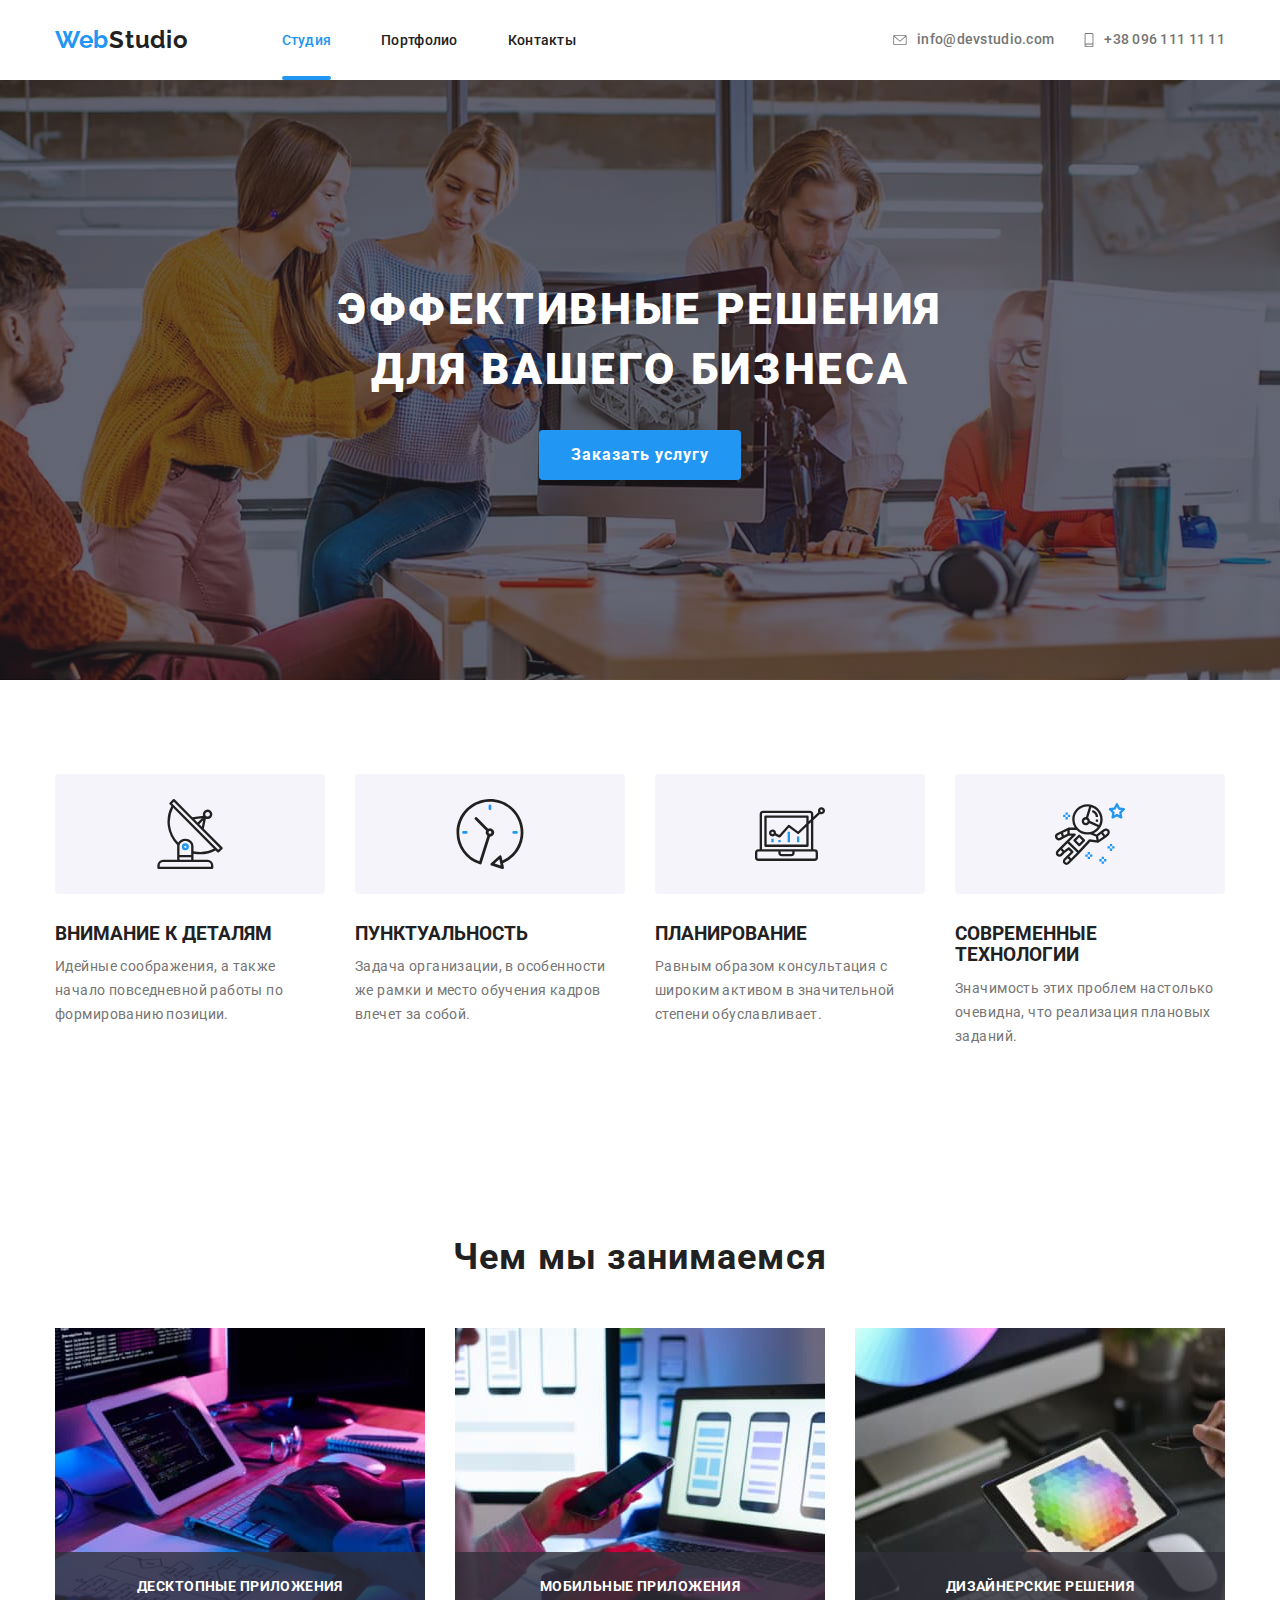
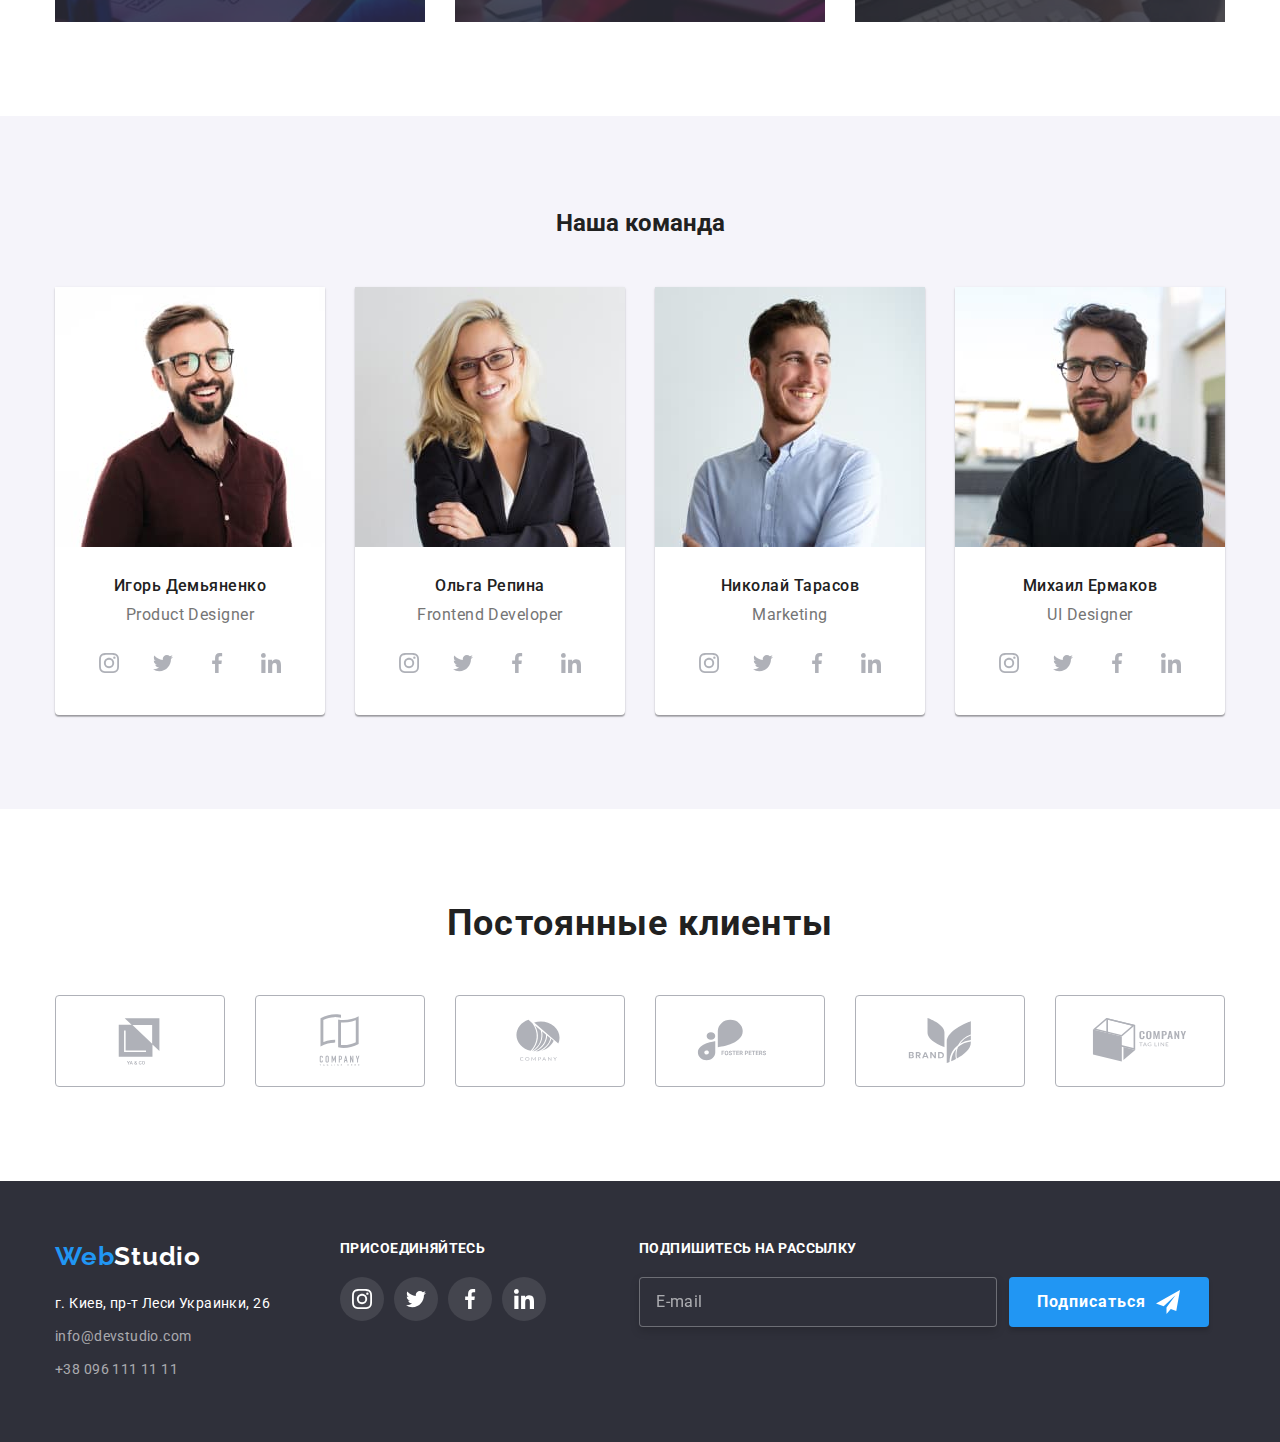
==== commit 493d36e8: "Студия (страница) - готова" ====
--- a/index.html
+++ b/index.html
@@ -117,6 +117,7 @@
         <!--Преимущества работы с нами-->
         <section class="features">
             <div class="container">
+                
                 <!-- <h2>Наши особенности</h2> -->
 
             <ul class="features__container">
@@ -173,16 +174,49 @@
         <ul class="works-list">
 
             <li class="works-list__works-img">
-                <img src="./images/box1.jpg" alt="Написание кода" width="370">
+                <picture>
+                    <source
+                        srcset="./images/works/works1.jpg 1x, ./images/works/works1@2x.jpg 2x" 
+                        media="(min-width: 1200px)" />
+                    <source
+                        srcset="./images/works/works1.jpg 1x, ./images/works/works1@2x.jpg 2x"
+                        media="(min-width: 768px)" />
+                    <source
+                        srcset="./images/works/works1.jpg 1x, ./images/works/works1@2x.jpg 2x"
+                        media="(max-width: 767px)" />
+                    <img src="/" alt="Написание кода">
+                </picture>
                 <p class="works-category">Десктопные приложения</p>
             </li>
 
             <li class="works-list__works-img">
-                <img src="./images/box2.jpg" alt="Адаптация под различные устройства" width="370">
+                <picture>
+                    <source 
+                    srcset="./images/works/works2.jpg 1x, ./images/works/works2@2x.jpg 2x" 
+                    media="(min-width: 1200px)" />
+                    <source 
+                    srcset="./images/works/works2.jpg 1x, ./images/works/works2@2x.jpg 2x" 
+                    media="(min-width: 768px)" />
+                    <source 
+                    srcset="./images/works/works2.jpg 1x, ./images/works/works2@2x.jpg 2x" 
+                    media="(max-width: 767px)" />
+                    <img src="/" alt="Адаптация под различные устройства">
+                </picture>
                 <p class="works-category">Мобильные приложения</p>
             </li>
             <li class="works-list__works-img">
-                <img src="./images/box3.jpg" alt="Создание дизайна" width="370">
+<picture>
+                    <source 
+                    srcset="./images/works/works3.jpg 1x, ./images/works/works3@2x.jpg 2x" 
+                    media="(min-width: 1200px)" />
+                    <source 
+                    srcset="./images/works/works3.jpg 1x, ./images/works/works3@2x.jpg 2x" 
+                    media="(min-width: 768px)" />
+                    <source 
+                    srcset="./images/works/works3.jpg 1x, ./images/works/works3@2x.jpg 2x" 
+                    media="(max-width: 767px)" />
+                <img src="/" alt="Создание дизайна">
+                </picture>
                 <p class="works-category">Дизайнерские решения</p>
             </li>
         </ul>
@@ -195,7 +229,21 @@
             <h2 class="team__title">Наша команда</h2>
             <ul class="team__person">
                 <li class="team__img">
-                    <img src="./images/person1.jpg" alt="Фото сотрудника 1" width="270">
+                    <picture>
+                    <source 
+                    srcset="./images/person/person-desktop/desktop-person1.jpg 1x, ./images/person/person-desktop/desktop-person1@2x.jpg 2x"
+                    media="(min-width: 1200px)"
+                    />
+                    <source
+                        srcset="./images/person/person-tablet/tablet-person1.jpg 1x, ./images/person/person-tablet/tablet-person1@2x.jpg 2x"
+                        media="(min-width: 768px)" 
+                    />
+                    <source
+                        srcset="./images/person/person-mobile/mobile-person1.jpg 1x, ./images/person/person-mobile/mobile-person1@2x.jpg 2x"
+                        media="(max-width: 767px)" 
+                    />
+                    <img src="/" alt="Фото сотрудника 1">
+                    </picture>             
                     <div class="person-card">
                     <h3 class="person-card__name">Игорь Демьяненко</h3>
                     <p class="person-card__profession" lang="en">Product Designer</p>
@@ -236,7 +284,18 @@
                     </div>
                 </li>
                 <li class="team__img">
-                    <img src="./images/person2.jpg" alt="Фото сотрудника 2" width="270">
+                    <picture>
+                        <source
+                            srcset="./images/person/person-desktop/desktop-person2.jpg 1x, ./images/person/person-desktop/desktop-person2@2x.jpg 2x"
+                            media="(min-width: 1200px)" />
+                        <source
+                            srcset="./images/person/person-tablet/tablet-person2.jpg 1x, ./images/person/person-tablet/tablet-person2@2x.jpg 2x"
+                            media="(min-width: 768px)" />
+                        <source
+                            srcset="./images/person/person-mobile/mobile-person2.jpg 1x, ./images/person/person-mobile/mobile-person2@2x.jpg 2x"
+                            media="(max-width: 767px)" />
+                        <img src="/" alt="Фото сотрудника 2">
+                    </picture>
                     <div class="person-card">
                     <h3 class="person-card__name">Ольга Репина</h3>
                     <p class="person-card__profession" lang="en">Frontend Developer</p>
@@ -277,7 +336,18 @@
                 </div>
                 </li>
                 <li class="team__img">
-                    <img src="./images/person3.jpg" alt="Фото сотрудника 3" width="270">
+                    <picture>
+                        <source
+                            srcset="./images/person/person-desktop/desktop-person3.jpg 1x, ./images/person/person-desktop/desktop-person3@2x.jpg 2x"
+                            media="(min-width: 1200px)" />
+                        <source
+                            srcset="./images/person/person-tablet/tablet-person3.jpg 1x, ./images/person/person-tablet/tablet-person3@2x.jpg 2x"
+                            media="(min-width: 768px)" />
+                        <source
+                            srcset="./images/person/person-mobile/mobile-person3.jpg 1x, ./images/person/person-mobile/mobile-person3@2x.jpg 2x"
+                            media="(max-width: 767px)" />
+                        <img src="/" alt="Фото сотрудника 3">
+                    </picture>
                     <div class="person-card">
                     <h3 class="person-card__name">Николай Тарасов</h3>
                     <p class="person-card__profession" lang="en">Marketing</p>
@@ -318,7 +388,18 @@
                 </div>
                 </li>
                 <li class="team__img">
-                    <img src="./images/person4.jpg" alt="Фото сотрудника 4" width="270">
+                    <picture>
+                        <source
+                            srcset="./images/person/person-desktop/desktop-person4.jpg 1x, ./images/person/person-desktop/desktop-person4@2x.jpg 2x"
+                            media="(min-width: 1200px)" />
+                        <source
+                            srcset="./images/person/person-tablet/tablet-person4.jpg 1x, ./images/person/person-tablet/tablet-person4@2x.jpg 2x"
+                            media="(min-width: 768px)" />
+                        <source
+                            srcset="./images/person/person-mobile/mobile-person4.jpg 1x, ./images/person/person-mobile/mobile-person4@2x.jpg 2x"
+                            media="(max-width: 767px)" />
+                        <img src="/" alt="Фото сотрудника 4">
+                    </picture>
                     <div class="person-card">
                     <h3 class="person-card__name">Михаил Ермаков</h3>
                     <p class="person-card__profession" lang="en">UI Designer</p>
--- a/css/main.min.css
+++ b/css/main.min.css
@@ -1,2 +1,2 @@
-button{cursor:pointer;border:none;padding:0}img{display:block;max-width:100%;height:auto}body{margin:0;background-color:#fff;color:#212121;font-family:"Roboto", sans-serif}html{box-sizing:border-box}*,*::before,*::after{box-sizing:inherit}p,h1,h2,h3,h4,h5,h6{margin:0}ul{margin:0;padding:0;list-style:none}:root{--accent-bg-color: #2196f3;--main-text-color: #212121;--accent-text-color: #fff;--main-bg-color: #fff;--main-logo-color: #2196f3}.container{padding-left:15px;padding-right:15px}@media screen and (min-width: 480px){.container{width:480px;margin-left:auto;margin-right:auto}}@media screen and (min-width: 768px){.container{width:768px}}@media screen and (min-width: 1200px){.container{width:1200px}}.header-logo{padding-top:16px;padding-bottom:16px;font-family:"Raleway";font-weight:700;font-style:normal;font-size:26px;line-height:1.19;letter-spacing:0.03em;text-decoration:none;color:var(--main-logo-color)}@media screen and (min-width: 768px){.header-logo{padding-top:26px;padding-bottom:26px;margin-right:88px;font-size:24px;line-height:1.16}}@media screen and (min-width: 1200px){.header-logo{margin-right:93px;padding-top:24px;padding-bottom:25px}}.header-logo-color{color:#212121}.footer-logo{display:flex;justify-content:center;margin-bottom:20px;font-family:"Raleway";font-weight:700;font-size:26px;line-height:1.19;letter-spacing:0.03em;color:var(--main-logo-color);text-decoration:none}@media screen and (min-width: 1200px){.footer-logo{justify-content:left}}.footer-logo-color{color:#fff}.hero-container__btn{display:inline-block;padding:10px 32px;min-width:200px;margin-top:30px;background:#2196f3;box-shadow:0px 4px 4px rgba(0,0,0,0.15);border-radius:4px;border:transparent;transition:background-color 250ms cubic-bezier(0.4, 0, 0.2, 1)}.hero-container__btn:hover,.hero-container__btn:focus{background-color:#188ce8}.hero-container__btn.text{font-weight:700;font-size:16px;line-height:1.87;letter-spacing:0.06em;color:#ffffff;text-align:center;align-items:center}.newsletter__subscribe-btn{padding:10px 28px;min-width:200px;height:50px;margin-left:12px;color:#fff;background:#2196f3;box-shadow:0px 4px 4px rgba(0,0,0,0.15);border-radius:4px;border:transparent;transition:background-color 250ms cubic-bezier(0.4, 0, 0.2, 1)}.newsletter__subscribe-btn.text{display:flex;margin:0 auto;font-weight:700;font-size:16px;line-height:1.88;align-items:center;text-align:center;letter-spacing:0.06em;color:#ffffff}.newsletter__subscribe-icon{margin-left:10px}.submit-btn{display:block;margin:0 auto;padding:10px 55px;min-width:200px;color:#ffffff;background:#2196f3;border-radius:4px;border:transparent;transition:background-color 250ms cubic-bezier(0.4, 0, 0.2, 1),box-shadow 250ms cubic-bezier(0.4, 0, 0.2, 1)}.submit-btn.text{font-weight:bold;font-size:16px;line-height:1.87;display:flex;align-items:center;text-align:center;letter-spacing:0.06em;color:#ffffff}.submit-btn:hover,.submit-btn:focus{background-color:#188ce8;box-shadow:0px 1px 3px rgba(0,0,0,0.12),0px 1px 1px rgba(0,0,0,0.14),0px 2px 1px rgba(0,0,0,0.2)}.person-list__social{display:flex;justify-content:center}@media screen and (max-width: 1200px){.person-list__social{padding-bottom:24px}}@media screen and (min-width: 1200px){.person-list__social{padding-bottom:30px}}.social__item+.social__item{margin-left:10px}.social__link{display:flex;justify-content:center;align-items:center;width:44px;height:44px;background:#fff;border-radius:50%;fill:#afb1b8;transition:background-color 250ms cubic-bezier(0.4, 0, 0.2, 1),fill 250ms cubic-bezier(0.4, 0, 0.2, 1)}.social__link:hover{background-color:var(--accent-bg-color);fill:#fff}.social__link:focus{background-color:var(--accent-bg-color);fill:#fff;outline:none}.network-social{display:flex}.list__network-social-item+.list__network-social-item{margin-left:10px}.list__network-social-link{display:flex;justify-content:center;align-items:center;width:44px;height:44px;background:rgba(255,255,255,0.1);border-radius:50%;fill:#fff;transition:background-color 250ms cubic-bezier(0.4, 0, 0.2, 1)}.list__network-social-link:hover{background-color:var(--accent-bg-color);color:currentColor}.list__network-social-link:focus{background-color:var(--accent-bg-color);color:currentColor;outline:none}.backdrop{position:fixed;top:0;width:100vw;height:100vh;background:rgba(0,0,0,0.2);transition:opacity 350ms, visibility 350ms}.backdrop.is-hidden .modal{transform:scale(0.5) rotate(-180deg)}.modal{padding:40px;position:absolute;top:50%;left:50%;transform:translate(-50%, -50%) rotate(0) scale(1);transition:transform 350ms;background:#ffffff;box-shadow:0px 1px 3px rgba(0,0,0,0.12),0px 1px 1px rgba(0,0,0,0.14),0px 2px 1px rgba(0,0,0,0.2);border-radius:4px}@media screen and (max-width: 480px){.modal{width:98%;height:609px}}@media screen and (min-width: 480px) and (max-width: 1199px){.modal{width:450px;min-height:609px}}@media screen and (min-width: 1200px){.modal{width:528px;height:581px}}.close-modal{position:absolute;display:flex;justify-content:center;align-items:center;width:30px;height:30px;border-radius:50%;border:1px solid rgba(0,0,0,0.1);background-color:#fff;top:8px;right:8px;transition:fill 250ms cubic-bezier(0.4, 0, 0.2, 1)}.close-modal:hover,.close-modal:focus{fill:var(--accent-bg-color)}.is-hidden{opacity:0;pointer-events:none;visibility:hidden}.form__modal-title{font-weight:700;font-size:20px;line-height:1.15;text-align:center;letter-spacing:0.03em;color:#212121;margin-bottom:12px}@media screen and (max-width: 1200px){.form__modal-title{line-height:1.5}}.modal-input-wrap{position:relative}.customer__modal-icon{position:absolute;left:12px;top:50%;transform:translateY(-50%)}.form-field{display:flex;width:100%;flex-direction:column;justify-content:center;margin-bottom:10px}.form-field.feedback{margin-bottom:20px}.form-field.feedback.checkbox{margin-bottom:30px}.data__form-label{font-size:12px;line-height:1.16;letter-spacing:0.01em;color:#757575;margin-bottom:4px}.form-field textarea{padding:12px 16px;width:100%;height:120px;resize:none}.customer__form-input{width:100%;height:40px;border:1px solid rgba(33,33,33,0.2);border-radius:4px;padding-left:42px;outline:none;transition:border-color 250ms cubic-bezier(0.4, 0, 0.2, 1)}.customer__form-input:focus{border-color:var(--accent-bg-color)}.customer__form-input:focus+.customer__modal-icon{fill:var(--accent-bg-color)}.customer__form-input.text::placeholder{font-size:14px;line-height:1.14;letter-spacing:0.01em;color:rgba(117,117,117,0.5)}.checkbox__modal-checkbox-text{display:flex;justify-content:center;align-items:center;font-size:14px;line-height:1.71;letter-spacing:0.03em;color:#757575}.checkbox__modal-checkbox-text::before{content:"";width:16px;height:15px;border:2px solid #212121;border-radius:2px;align-items:center;margin-right:7px}.checkbox__modal-checkbox:checked+.checkbox__modal-checkbox-text::before{background-image:url(../images/icon-check.svg);border:none}.checkbox__modal-checkbox:focus+.checkbox__modal-checkbox-text::before{border-color:#2196f3}.checkbox__modal-checkbox-text .checkbox__policy-link{color:#2196f3;text-decoration:underline}@media screen and (max-width: 1200px){.checkbox__modal-checkbox-text{font-size:12px;line-height:1.16}}.navigation{display:none}.contact{display:none}.header{position:relative;width:100%}.header__container{display:flex;justify-content:space-between;align-items:center}.mobile-menu-btn{background-color:transparent;border:none;padding:0;line-height:0}.mobile-menu-btn{fill:var(--main-text-color);transition:fill 250ms cubic-bezier(0.4, 0, 0.2, 1)}.mobile-menu-btn:hover,.mobile-menu-btn:focus{fill:var(--accent-bg-color)}.mobile-menu__close-btn{position:absolute;top:10px;right:15px;background-color:transparent;border:none;padding:0;line-height:0;fill:var(--main-text-color);transition:fill 250ms cubic-bezier(0.4, 0, 0.2, 1)}.mobile-menu__close-btn:hover,.mobile-menu__close-btn:focus{fill:var(--accent-bg-color)}.mobile-menu__container{position:relative;padding-top:48px;padding-bottom:48px;background:#FFFFFF;box-shadow:0px 4px 8px rgba(0,0,0,0.04),0px 2px 4px rgba(0,0,0,0.08),0px 1px 3px rgba(0,0,0,0.16)}.mobile-menu{position:absolute;width:100vw;height:100vh;top:0;left:0;overflow:auto;opacity:0;visibility:hidden;pointer-events:none;transition:opacity 250ms cubic-bezier(0.4, 0, 0.2, 1),visibility 250ms cubic-bezier(0.4, 0, 0.2, 1)}.mobile-menu.is-open{opacity:1;visibility:visible;pointer-events:auto}.mobile-nav-list{margin-bottom:302px}.mobile-nav-list__item:not(:last-child){margin-bottom:32px}.mobile-nav-list__btn{text-decoration:none;font-weight:500;font-size:40px;line-height:1.17;letter-spacing:0.02em;color:var(--main-text-color);transition:color 250ms cubic-bezier(0.4, 0, 0.2, 1)}@media screen and (max-width: 385px){.mobile-nav-list__btn{font-size:25px}}.mobile-nav-list__btn:hover,.mobile-nav-list__btn:focus{color:var(--accent-bg-color)}.mobile-nav-list__btn.current{color:var(--accent-bg-color)}.mobile-contact__item{display:flex}.mobile-contact-phone__link{font-weight:500;font-size:34px;line-height:1.17;letter-spacing:0.02em;text-decoration:none;color:var(--accent-bg-color);margin-bottom:32px}@media screen and (max-width: 385px){.mobile-contact-phone__link{font-size:25px}}.mobile-contact-mail__link{font-weight:500;font-size:24px;line-height:1.16;letter-spacing:0.02em;text-decoration:none;color:#757575;margin-bottom:64px}@media screen and (max-width: 385px){.mobile-contact-mail__link{font-size:20px}}.mobile-social{display:flex}.mobile-social__item:not(:last-child){border-right:1px solid rgba(33,33,33,0.2)}.mobile-social__item:not(:first-child){padding-left:10px}.mobile-social__link{text-decoration:none;font-weight:500;font-size:18px;line-height:1.22;letter-spacing:0.02em;padding:0 10px 0 0;color:#2196F3}@media screen and (max-width: 385px){.mobile-social__link{font-size:14px}}@media screen and (min-width: 768px){.navigation{display:flex;align-items:center}.contact{display:block;margin-left:auto}.mobile-menu-btn{display:none}}.nav-list{display:flex;align-items:center;font-weight:500;font-size:14px;line-height:1, 14;letter-spacing:0.02em;list-style:none}.nav-list__btn{position:relative;display:block;text-decoration:none;color:var(--main-text-color);padding:32px 0;transition:color 250ms cubic-bezier(0.4, 0, 0.2, 1)}.nav-list__btn:hover,.nav-list__btn:focus{color:#2196f3;outline:none}.nav-list__btn.current{color:var(--accent-bg-color)}.nav-list>.nav-list__item:not(:last-child){margin-right:50px}.nav-list__btn.current:after{position:absolute;content:"";display:block;width:100%;height:4px;background-color:var(--accent-bg-color);border-radius:2px;bottom:0}.contact__item{display:flex;align-items:center}.contact__item:nth-child(1){margin-bottom:10px}.contact__link{font-weight:500;font-size:12px;line-height:1.16;letter-spacing:0.02em;color:#757575;text-decoration:none;display:flex;align-items:center;transition:color 250ms cubic-bezier(0.4, 0, 0.2, 1)}.contact__link:hover,.contact__link:focus{color:var(--accent-bg-color);outline:none}.contact__svg{margin-right:8px;fill:currentColor}@media screen and (min-width: 1200px){.navigation{display:block}.contact{display:flex;margin-left:auto}.mobile-menu-btn{display:none}.contact__item:nth-child(1){margin-bottom:0;margin-right:30px}.contact__link{font-size:14px;line-height:1.14}.contact__svg{margin-right:10px}}.hero{max-width:1600px;margin-left:auto;margin-right:auto;text-align:center;padding-top:200px;padding-bottom:200px;background-color:#2f303a;background-repeat:no-repeat;background-position:center;background-size:cover}@media screen and (max-width: 768px){.hero{width:100%;height:400px;background-image:linear-gradient(rgba(47,48,58,0.4), rgba(47,48,58,0.4)),url(../../images/hero-mobile.jpg);padding-top:121px;padding-bottom:115px}}@media screen and (max-width: 768px) and (min-device-pixel-ratio: 2), screen and (max-width: 768px) and (min-resolution: 192dpi), screen and (max-width: 768px) and (min-resolution: 2dppx){.hero{background-image:linear-gradient(rgba(47,48,58,0.4), rgba(47,48,58,0.4)),url(../../images/hero-mobile@2x.jpg)}}@media screen and (min-width: 768px) and (max-width: 1200px){.hero{width:100%;background-image:linear-gradient(rgba(47,48,58,0.4), rgba(47,48,58,0.4)),url(../../images/hero-tablet.jpg);padding-top:118px;padding-bottom:118px}}@media screen and (min-width: 768px) and (max-width: 1200px) and (min-device-pixel-ratio: 2), screen and (min-width: 768px) and (max-width: 1200px) and (min-resolution: 192dpi), screen and (min-width: 768px) and (max-width: 1200px) and (min-resolution: 2dppx){.hero{background-image:linear-gradient(rgba(47,48,58,0.4), rgba(47,48,58,0.4)),url(../../images/hero-tablet@2x.jpg)}}@media screen and (min-width: 1200px){.hero{width:100%;background-image:linear-gradient(rgba(47,48,58,0.4), rgba(47,48,58,0.4)),url(../../images/hero-desktop.jpg)}}@media screen and (min-width: 1200px) and (min-device-pixel-ratio: 2), screen and (min-width: 1200px) and (min-resolution: 192dpi), screen and (min-width: 1200px) and (min-resolution: 2dppx){.hero{background-image:linear-gradient(rgba(47,48,58,0.4), rgba(47,48,58,0.4)),url(../../images/hero-desktop@2x.jpg)}}@media screen and (min-width: 1200px){.hero-container__text{width:696px;margin-left:auto;margin-right:auto;font-weight:900;font-size:44px;line-height:1.36;text-align:center;letter-spacing:0.06em;text-transform:uppercase;color:#ffffff}}@media screen and (max-width: 1200px){.hero-container__text{width:360px;margin-left:auto;margin-right:auto;font-weight:900;font-size:26px;line-height:1.62;text-align:center;letter-spacing:0.06em;text-transform:uppercase;color:#FFFFFF}}.features li h3{list-style:none;text-transform:uppercase}.features{padding-top:60px;padding-bottom:60px}.features-title{margin-top:30px;margin-bottom:10px}.features p{font-size:14px;line-height:1.71;letter-spacing:0.03em;text-align:left;color:#757575}.features-icon{justify-content:center;align-items:center;background:#f5f4fa;border-radius:4px;margin-bottom:30px}@media screen and (max-width: 768px){.features__container{text-align:center}.features-list:not(:last-child){margin-bottom:30px}.features-title{font-weight:700;font-size:14px;line-height:1.14;letter-spacing:0.03em;color:#212121}.features-icon{width:100%;height:120px;display:flex}}@media screen and (min-width: 768px) and (max-width: 1199px){.features__container{display:flex;flex-wrap:wrap;margin-left:-30px;margin-top:-30px}.features-list{width:354px;height:251px;flex-basis:calc(100% / 2 - 30px);margin-left:30px;margin-top:30px}.features-icon{height:120px;display:flex}}@media screen and (min-width: 1200px){.features{padding-top:94px;padding-bottom:94px}.features__container{display:flex}.features-list+.features-list{margin-left:30px}.features-icon{width:270px;height:120px;display:flex}}@media screen and (max-width: 1199px){.works{display:none}}@media screen and (min-width: 1200px){.works{padding-top:94px;padding-bottom:94px}.works__title{margin-bottom:50px;font-weight:700;font-size:36px;line-height:1, 16;text-align:center;letter-spacing:0.03em;color:var(--main-text-color)}.works-list{list-style:none;display:flex}.works-category{position:absolute;display:flex;align-items:center;justify-content:center;left:0;bottom:0;width:100%;height:70px;font-weight:bold;font-size:14px;line-height:1.14;letter-spacing:0.03em;text-transform:uppercase;color:#fff;background:rgba(47,48,58,0.8)}.works-list__works-img{position:relative}.works-list__works-img:not(:last-child){margin-right:30px}}.team{background:#f5f4fa;text-align:center}.person-card__name{font-family:inherit;font-weight:500;font-size:16px;line-height:1.18;text-align:center;letter-spacing:0.03em;color:var(--main-text-color)}.person-card__profession{font-size:16px;line-height:1.18;text-align:center;letter-spacing:0.03em;color:#757575;margin-bottom:16px}.team__img{background:#fff;box-shadow:0px 1px 3px rgba(0,0,0,0.12),0px 1px 1px rgba(0,0,0,0.14),0px 2px 1px rgba(0,0,0,0.2);border-radius:0px 0px 4px 4px}@media screen and (max-width: 1200px){.team{padding-top:60px;padding-bottom:60px;background:#f5f4fa}.team__title{font-weight:700;font-size:28px;line-height:1.18;letter-spacing:0.03em;color:var(--main-text-color);margin-bottom:30px}}@media screen and (max-width: 768px){.team__img:not(:last-child){margin-bottom:30px}}.person-card{text-align:center;margin-top:30px}.person-card__profession{font-size:16px;line-height:1.18;text-align:center;letter-spacing:0.03em;color:#757575;margin-top:10px;margin-bottom:16px}@media screen and (min-width: 768px) and (max-width: 1200px){.team__person{display:flex;flex-wrap:wrap;justify-content:center;margin-left:-30px;margin-top:-30px}.team__img{flex-basis:calc(100% / 2 - 30px);margin-left:30px;margin-top:30px}}@media screen and (min-width: 1200px){.team{padding-top:94px;padding-bottom:94px}.team__title{margin-bottom:50px}.team__person{display:flex;flex-wrap:nowrap}.team__img:not(:last-child){margin-right:30px}}.clients{padding-top:94px;padding-bottom:94px}.clients__title{font-weight:700;font-size:36px;line-height:1.16;text-align:center;letter-spacing:0.03em;color:#212121;margin-bottom:50px}.clients-list{display:flex;justify-content:center;align-items:center}@media screen and (max-width: 768px){.clients{padding-top:60px;padding-bottom:60px}.clients__title{font-size:28px;line-height:1.18;margin-bottom:30px}.clients-list{flex-wrap:wrap;margin-left:-30px;margin-top:-30px}.clients .clients-list__item{flex-basis:calc(100% / 2 - 30px);margin-left:30px;margin-top:30px}.clients .clients-list__icon{width:210px;height:92px}}@media screen and (min-width: 768px) and (max-width: 1200px){.clients{padding-top:60px;padding-bottom:60px}.clients__title{font-size:28px;line-height:1.18;margin-bottom:30px}.clients-list{flex-wrap:wrap;margin-left:-30px;margin-top:-30px}.clients .clients-list__item{flex-basis:calc(100% / 3 - 30px);margin-left:30px;margin-top:30px}.clients .clients-list__icon{width:226px;height:92px}}@media screen and (min-width: 1200px){.clients-list__item:not(:last-child){margin-right:30px}}.clients-list__icon{width:170px;height:92px;border:1px solid #afb1b8;border-radius:4px;display:flex;justify-content:center;align-items:center;fill:#afb1b8;transition:fill 250ms cubic-bezier(0.4, 0, 0.2, 1),border-color 250ms cubic-bezier(0.4, 0, 0.2, 1)}.clients-list__icon:hover,.clients-list__icon:focus{fill:var(--accent-bg-color);border-color:var(--accent-bg-color);outline:none}.samples-section{padding-top:94px;padding-bottom:94px}.visually-hidden{position:absolute;clip:rect(0 0 0 0)}.filter-list__filter-item:not(:last-child){margin-right:8px}.filter-list{display:flex;justify-content:center;margin-bottom:54px}.filter-list__filter-btn{font-family:inherit;font-weight:500;font-size:16px;line-height:1.62;text-align:center;letter-spacing:0.03em;color:var(--main-text-color);background:#f5f4fa;border:1px;border-radius:4px;padding:6px 22px;min-width:73px;transition:box-shadow 250ms cubic-bezier(0.4, 0, 0.2, 1),color 250ms cubic-bezier(0.4, 0, 0.2, 1),background-color 250ms cubic-bezier(0.4, 0, 0.2, 1)}.filter-list__filter-btn:hover{background-color:var(--accent-bg-color);color:var(--accent-text-color);border-radius:4px;border:transparent;box-shadow:0px 3px 1px rgba(0,0,0,0.1),0px 1px 2px rgba(0,0,0,0.08),0px 2px 2px rgba(0,0,0,0.12)}.filter-list__filter-btn:focus{background-color:var(--accent-bg-color);color:var(--accent-text-color);box-shadow:0px 3px 1px rgba(0,0,0,0.1),0px 1px 2px rgba(0,0,0,0.08),0px 2px 2px rgba(0,0,0,0.12);outline:none}.describe__sample-title{font-weight:700;font-size:18px;line-height:2;letter-spacing:0.06em;text-align:left;color:#212121;margin-bottom:4px}.describe__sample-text{font-size:16px;line-height:1.87;letter-spacing:0.03em;color:#757575;text-align:left}.sample-content{padding:20px 24px;border-bottom:1px solid #eeeeee;border-right:1px solid #eeeeee;border-left:1px solid #eeeeee}.sample-item{display:flex;margin-left:-30px;margin-top:-30px;flex-wrap:wrap;text-align:left}.sample-icon{background:#ffffff;width:calc(100% / 3 - 30px);margin-left:30px;margin-top:30px}.example__sample-link{display:block;text-decoration:none;transition:box-shadow 250ms cubic-bezier(0.4, 0, 0.2, 1)}.example__sample-link:hover,.example__sample-link:focus{box-shadow:0px 1px 1px rgba(0,0,0,0.12),0px 4px 4px rgba(0,0,0,0.06),1px 4px 6px rgba(0,0,0,0.16);outline:none}.example__sample-link:hover .thumb-overlay,.example__sample-link:focus .thumb-overlay{transform:translateY(0);box-shadow:0px 1px 1px rgba(0,0,0,0.12),0px 4px 4px rgba(0,0,0,0.06),1px 4px 6px rgba(0,0,0,0.16)}.thumb{position:relative;overflow:hidden}.thumb-overlay{position:absolute;width:100%;height:100%;top:0;left:0;background:rgba(33,150,243,0.9);transform:translateY(101%);transition:transform 250ms cubic-bezier(0.4, 0, 0.2, 1)}.article-text{font-size:18px;line-height:1.56;text-align:left;letter-spacing:0.03em;color:#ffffff;padding:63px 24px}.footer{background-color:#2f303a;padding-top:60px;padding-bottom:60px;padding-left:15px;padding-right:15px}@media screen and (max-width: 768px){.footer{padding-left:0;padding-right:0}}.footer-container{display:block;text-align:center}@media screen and (min-width: 1200px){.footer-container{display:flex;text-align:left}}@media screen and (max-width: 1200px){.contact-address{margin-bottom:60px}}.contacts__footer-address{font-style:normal;font-weight:normal;font-size:14px;line-height:1.71;letter-spacing:0.03em;color:#ffffff;text-decoration:none}.footer-item>.contacts__contact-list:not(:last-child){margin-bottom:9px}@media screen and (max-width: 1200px){.footer-item>.contacts__contact-list:not(:last-child){margin-bottom:8px}}.contacts__footer-contact{font-style:normal;font-size:14px;line-height:1.71;letter-spacing:0.03em;color:rgba(255,255,255,0.6);text-decoration:none}@media screen and (max-width: 768px){.join-us{margin-bottom:60px}}@media screen and (min-width: 768px){.join-us{margin-left:165px;margin-bottom:0}}@media screen and (min-width: 1200px){.join-us{margin-left:70px}}.join-us__title{font-weight:bold;font-size:14px;line-height:1.14;letter-spacing:0.03em;text-transform:uppercase;color:#fff;margin-bottom:20px}@media screen and (min-width: 768px){.join-us{display:block}.footer__mobile{display:flex;justify-content:center}}.network-social{display:flex;justify-content:center}@media screen and (min-width: 1200px){.subscribe{margin-left:93px}}.subscribe-title{margin-bottom:20px;font-weight:700;font-size:14px;line-height:1.14;letter-spacing:0.03em;text-transform:uppercase;color:#ffffff}.newsletter__subscribe-input{padding-left:16px;width:100%;height:50px;margin-bottom:20px;border:1px solid rgba(255,255,255,0.3);background:#2f303a;filter:drop-shadow(0px 4px 4px rgba(0,0,0,0.15));border-radius:4px;outline:none;color:#fff;transition:border-color 250ms cubic-bezier(0.4, 0, 0.2, 1)}.newsletter__subscribe-input:focus{border-color:var(--accent-bg-color)}@media screen and (min-width: 768px) and (max-width: 1200px){.newsletter__subscribe-input{width:450px;margin-right:0}}@media screen and (min-width: 1200px){.subscribe-wrap.newsletter{display:flex}.newsletter__subscribe-input{width:358px;margin-right:12px;margin-bottom:0}}::placeholder{font-size:16px;line-height:1.25;display:flex;align-items:center;letter-spacing:0.03em;color:rgba(255,255,255,0.6)}
+button{cursor:pointer;border:none;padding:0}img{display:block;max-width:100%;height:auto}body{margin:0;background-color:#fff;color:#212121;font-family:"Roboto", sans-serif}html{box-sizing:border-box}*,*::before,*::after{box-sizing:inherit}p,h1,h2,h3,h4,h5,h6{margin:0}ul{margin:0;padding:0;list-style:none}:root{--accent-bg-color: #2196f3;--main-text-color: #212121;--accent-text-color: #fff;--main-bg-color: #fff;--main-logo-color: #2196f3}.container{padding-left:15px;padding-right:15px}@media screen and (min-width: 480px){.container{width:480px;margin-left:auto;margin-right:auto}}@media screen and (min-width: 768px){.container{width:768px}}@media screen and (min-width: 1200px){.container{width:1200px}}.header-logo{padding-top:16px;padding-bottom:16px;font-family:"Raleway";font-weight:700;font-style:normal;font-size:26px;line-height:1.19;letter-spacing:0.03em;text-decoration:none;color:var(--main-logo-color)}@media screen and (min-width: 768px){.header-logo{padding-top:26px;padding-bottom:26px;margin-right:88px;font-size:24px;line-height:1.16}}@media screen and (min-width: 1200px){.header-logo{margin-right:93px;padding-top:24px;padding-bottom:25px}}.header-logo-color{color:#212121}.footer-logo{display:flex;justify-content:center;margin-bottom:20px;font-family:"Raleway";font-weight:700;font-size:26px;line-height:1.19;letter-spacing:0.03em;color:var(--main-logo-color);text-decoration:none}@media screen and (min-width: 1200px){.footer-logo{justify-content:left}}.footer-logo-color{color:#fff}.hero-container__btn{display:inline-block;padding:10px 32px;min-width:200px;margin-top:30px;background:#2196f3;box-shadow:0px 4px 4px rgba(0,0,0,0.15);border-radius:4px;border:transparent;transition:background-color 250ms cubic-bezier(0.4, 0, 0.2, 1)}.hero-container__btn:hover,.hero-container__btn:focus{background-color:#188ce8}.hero-container__btn.text{font-weight:700;font-size:16px;line-height:1.87;letter-spacing:0.06em;color:#ffffff;text-align:center;align-items:center}.newsletter__subscribe-btn{padding:10px 28px;min-width:200px;height:50px;margin-left:12px;color:#fff;background:#2196f3;box-shadow:0px 4px 4px rgba(0,0,0,0.15);border-radius:4px;border:transparent;transition:background-color 250ms cubic-bezier(0.4, 0, 0.2, 1)}.newsletter__subscribe-btn.text{display:flex;margin:0 auto;font-weight:700;font-size:16px;line-height:1.88;align-items:center;text-align:center;letter-spacing:0.06em;color:#ffffff}.newsletter__subscribe-icon{margin-left:10px}.submit-btn{display:block;margin:0 auto;padding:10px 55px;min-width:200px;color:#ffffff;background:#2196f3;border-radius:4px;border:transparent;transition:background-color 250ms cubic-bezier(0.4, 0, 0.2, 1),box-shadow 250ms cubic-bezier(0.4, 0, 0.2, 1)}.submit-btn.text{font-weight:bold;font-size:16px;line-height:1.87;display:flex;align-items:center;text-align:center;letter-spacing:0.06em;color:#ffffff}.submit-btn:hover,.submit-btn:focus{background-color:#188ce8;box-shadow:0px 1px 3px rgba(0,0,0,0.12),0px 1px 1px rgba(0,0,0,0.14),0px 2px 1px rgba(0,0,0,0.2)}.person-list__social{display:flex;justify-content:center}@media screen and (max-width: 1200px){.person-list__social{padding-bottom:24px}}@media screen and (min-width: 1200px){.person-list__social{padding-bottom:30px}}.social__item+.social__item{margin-left:10px}.social__link{display:flex;justify-content:center;align-items:center;width:44px;height:44px;background:#fff;border-radius:50%;fill:#afb1b8;transition:background-color 250ms cubic-bezier(0.4, 0, 0.2, 1),fill 250ms cubic-bezier(0.4, 0, 0.2, 1)}.social__link:hover{background-color:var(--accent-bg-color);fill:#fff}.social__link:focus{background-color:var(--accent-bg-color);fill:#fff;outline:none}.network-social{display:flex}.list__network-social-item+.list__network-social-item{margin-left:10px}.list__network-social-link{display:flex;justify-content:center;align-items:center;width:44px;height:44px;background:rgba(255,255,255,0.1);border-radius:50%;fill:#fff;transition:background-color 250ms cubic-bezier(0.4, 0, 0.2, 1)}.list__network-social-link:hover{background-color:var(--accent-bg-color);color:currentColor}.list__network-social-link:focus{background-color:var(--accent-bg-color);color:currentColor;outline:none}.backdrop{position:fixed;top:0;width:100vw;height:100vh;background:rgba(0,0,0,0.2);transition:opacity 350ms, visibility 350ms}.backdrop.is-hidden .modal{transform:scale(0.5) rotate(-180deg)}.modal{padding:40px;position:absolute;top:50%;left:50%;transform:translate(-50%, -50%) rotate(0) scale(1);transition:transform 350ms;background:#ffffff;box-shadow:0px 1px 3px rgba(0,0,0,0.12),0px 1px 1px rgba(0,0,0,0.14),0px 2px 1px rgba(0,0,0,0.2);border-radius:4px}@media screen and (max-width: 480px){.modal{width:98%;height:609px}}@media screen and (min-width: 480px) and (max-width: 1199px){.modal{width:450px;min-height:609px}}@media screen and (min-width: 1200px){.modal{width:528px;height:581px}}.close-modal{position:absolute;display:flex;justify-content:center;align-items:center;width:30px;height:30px;border-radius:50%;border:1px solid rgba(0,0,0,0.1);background-color:#fff;top:8px;right:8px;transition:fill 250ms cubic-bezier(0.4, 0, 0.2, 1)}.close-modal:hover,.close-modal:focus{fill:var(--accent-bg-color)}.is-hidden{opacity:0;pointer-events:none;visibility:hidden}.form__modal-title{font-weight:700;font-size:20px;line-height:1.15;text-align:center;letter-spacing:0.03em;color:#212121;margin-bottom:12px}@media screen and (max-width: 1200px){.form__modal-title{line-height:1.5}}.modal-input-wrap{position:relative}.customer__modal-icon{position:absolute;left:12px;top:50%;transform:translateY(-50%)}.form-field{display:flex;width:100%;flex-direction:column;justify-content:center;margin-bottom:10px}.form-field.feedback{margin-bottom:20px}.form-field.feedback.checkbox{margin-bottom:30px}.data__form-label{font-size:12px;line-height:1.16;letter-spacing:0.01em;color:#757575;margin-bottom:4px}.form-field textarea{padding:12px 16px;width:100%;height:120px;resize:none}.customer__form-input{width:100%;height:40px;border:1px solid rgba(33,33,33,0.2);border-radius:4px;padding-left:42px;outline:none;transition:border-color 250ms cubic-bezier(0.4, 0, 0.2, 1)}.customer__form-input:focus{border-color:var(--accent-bg-color)}.customer__form-input:focus+.customer__modal-icon{fill:var(--accent-bg-color)}.customer__form-input.text::placeholder{font-size:14px;line-height:1.14;letter-spacing:0.01em;color:rgba(117,117,117,0.5)}.checkbox__modal-checkbox-text{display:flex;justify-content:center;align-items:center;font-size:14px;line-height:1.71;letter-spacing:0.03em;color:#757575}.checkbox__modal-checkbox-text::before{content:"";width:16px;height:15px;border:2px solid #212121;border-radius:2px;align-items:center;margin-right:7px}.checkbox__modal-checkbox:checked+.checkbox__modal-checkbox-text::before{background-image:url(../images/icon-check.svg);border:none}.checkbox__modal-checkbox:focus+.checkbox__modal-checkbox-text::before{border-color:#2196f3}.checkbox__modal-checkbox-text .checkbox__policy-link{color:#2196f3;text-decoration:underline}@media screen and (max-width: 1200px){.checkbox__modal-checkbox-text{font-size:12px;line-height:1.16}}.navigation{display:none}.contact{display:none}.header{position:relative;width:100%}.header__container{display:flex;justify-content:space-between;align-items:center}.mobile-menu-btn{background-color:transparent;border:none;padding:0;line-height:0}.mobile-menu-btn{fill:var(--main-text-color);transition:fill 250ms cubic-bezier(0.4, 0, 0.2, 1)}.mobile-menu-btn:hover,.mobile-menu-btn:focus{fill:var(--accent-bg-color)}.mobile-menu__close-btn{position:absolute;top:10px;right:15px;background-color:transparent;border:none;padding:0;line-height:0;fill:var(--main-text-color);transition:fill 250ms cubic-bezier(0.4, 0, 0.2, 1)}.mobile-menu__close-btn:hover,.mobile-menu__close-btn:focus{fill:var(--accent-bg-color)}.mobile-menu__container{position:relative;padding-top:48px;padding-bottom:48px;background:#FFFFFF;box-shadow:0px 4px 8px rgba(0,0,0,0.04),0px 2px 4px rgba(0,0,0,0.08),0px 1px 3px rgba(0,0,0,0.16)}.mobile-menu{position:absolute;width:100vw;height:100vh;top:0;left:0;overflow:auto;opacity:0;visibility:hidden;pointer-events:none;transition:opacity 250ms cubic-bezier(0.4, 0, 0.2, 1),visibility 250ms cubic-bezier(0.4, 0, 0.2, 1)}.mobile-menu.is-open{opacity:1;visibility:visible;pointer-events:auto}.mobile-nav-list{margin-bottom:302px}.mobile-nav-list__item:not(:last-child){margin-bottom:32px}.mobile-nav-list__btn{text-decoration:none;font-weight:500;font-size:40px;line-height:1.17;letter-spacing:0.02em;color:var(--main-text-color);transition:color 250ms cubic-bezier(0.4, 0, 0.2, 1)}@media screen and (max-width: 385px){.mobile-nav-list__btn{font-size:25px}}.mobile-nav-list__btn:hover,.mobile-nav-list__btn:focus{color:var(--accent-bg-color)}.mobile-nav-list__btn.current{color:var(--accent-bg-color)}.mobile-contact__item{display:flex}.mobile-contact-phone__link{font-weight:500;font-size:34px;line-height:1.17;letter-spacing:0.02em;text-decoration:none;color:var(--accent-bg-color);margin-bottom:32px}@media screen and (max-width: 385px){.mobile-contact-phone__link{font-size:25px}}.mobile-contact-mail__link{font-weight:500;font-size:24px;line-height:1.16;letter-spacing:0.02em;text-decoration:none;color:#757575;margin-bottom:64px}@media screen and (max-width: 385px){.mobile-contact-mail__link{font-size:20px}}.mobile-social{display:flex}.mobile-social__item:not(:last-child){border-right:1px solid rgba(33,33,33,0.2)}.mobile-social__item:not(:first-child){padding-left:10px}.mobile-social__link{text-decoration:none;font-weight:500;font-size:18px;line-height:1.22;letter-spacing:0.02em;padding:0 10px 0 0;color:#2196F3}@media screen and (max-width: 385px){.mobile-social__link{font-size:14px}}@media screen and (min-width: 768px){.navigation{display:flex;align-items:center}.contact{display:block;margin-left:auto}.mobile-menu-btn{display:none}}.nav-list{display:flex;align-items:center;font-weight:500;font-size:14px;line-height:1, 14;letter-spacing:0.02em;list-style:none}.nav-list__btn{position:relative;display:block;text-decoration:none;color:var(--main-text-color);padding:32px 0;transition:color 250ms cubic-bezier(0.4, 0, 0.2, 1)}.nav-list__btn:hover,.nav-list__btn:focus{color:#2196f3;outline:none}.nav-list__btn.current{color:var(--accent-bg-color)}.nav-list>.nav-list__item:not(:last-child){margin-right:50px}.nav-list__btn.current:after{position:absolute;content:"";display:block;width:100%;height:4px;background-color:var(--accent-bg-color);border-radius:2px;bottom:0}.contact__item{display:flex;align-items:center}.contact__item:nth-child(1){margin-bottom:10px}.contact__link{font-weight:500;font-size:12px;line-height:1.16;letter-spacing:0.02em;color:#757575;text-decoration:none;display:flex;align-items:center;transition:color 250ms cubic-bezier(0.4, 0, 0.2, 1)}.contact__link:hover,.contact__link:focus{color:var(--accent-bg-color);outline:none}.contact__svg{margin-right:8px;fill:currentColor}@media screen and (min-width: 1200px){.navigation{display:block}.contact{display:flex;margin-left:auto}.mobile-menu-btn{display:none}.contact__item:nth-child(1){margin-bottom:0;margin-right:30px}.contact__link{font-size:14px;line-height:1.14}.contact__svg{margin-right:10px}}.hero{max-width:1600px;margin-left:auto;margin-right:auto;text-align:center;padding-top:200px;padding-bottom:200px;background-color:#2f303a;background-repeat:no-repeat;background-position:center;background-size:cover}@media screen and (max-width: 768px){.hero{width:100%;height:400px;background-image:linear-gradient(rgba(47,48,58,0.4), rgba(47,48,58,0.4)),url(../../images/hero/hero-mobile.jpg);padding-top:121px;padding-bottom:115px}}@media screen and (max-width: 768px) and (min-device-pixel-ratio: 2), screen and (max-width: 768px) and (min-resolution: 192dpi), screen and (max-width: 768px) and (min-resolution: 2dppx){.hero{background-image:linear-gradient(rgba(47,48,58,0.4), rgba(47,48,58,0.4)),url(../../images/hero/hero-mobile@2x.jpg)}}@media screen and (min-width: 768px) and (max-width: 1200px){.hero{width:100%;background-image:linear-gradient(rgba(47,48,58,0.4), rgba(47,48,58,0.4)),url(../../images/hero/hero-tablet.jpg);padding-top:118px;padding-bottom:118px}}@media screen and (min-width: 768px) and (max-width: 1200px) and (min-device-pixel-ratio: 2), screen and (min-width: 768px) and (max-width: 1200px) and (min-resolution: 192dpi), screen and (min-width: 768px) and (max-width: 1200px) and (min-resolution: 2dppx){.hero{background-image:linear-gradient(rgba(47,48,58,0.4), rgba(47,48,58,0.4)),url(../../images/hero/hero-tablet@2x.jpg)}}@media screen and (min-width: 1200px){.hero{width:100%;background-image:linear-gradient(rgba(47,48,58,0.4), rgba(47,48,58,0.4)),url(../../images/hero/hero-desktop.jpg)}}@media screen and (min-width: 1200px) and (min-device-pixel-ratio: 2), screen and (min-width: 1200px) and (min-resolution: 192dpi), screen and (min-width: 1200px) and (min-resolution: 2dppx){.hero{background-image:linear-gradient(rgba(47,48,58,0.4), rgba(47,48,58,0.4)),url(../../images/hero/hero-desktop@2x.jpg)}}@media screen and (min-width: 1200px){.hero-container__text{width:696px;margin-left:auto;margin-right:auto;font-weight:900;font-size:44px;line-height:1.36;text-align:center;letter-spacing:0.06em;text-transform:uppercase;color:#ffffff}}@media screen and (max-width: 1200px){.hero-container__text{width:360px;margin-left:auto;margin-right:auto;font-weight:900;font-size:26px;line-height:1.62;text-align:center;letter-spacing:0.06em;text-transform:uppercase;color:#FFFFFF}}.features li h3{list-style:none;text-transform:uppercase}.features{padding-top:60px;padding-bottom:60px}.features-title{margin-top:30px;margin-bottom:10px}.features p{font-size:14px;line-height:1.71;letter-spacing:0.03em;text-align:left;color:#757575}.features-icon{justify-content:center;align-items:center;background:#f5f4fa;border-radius:4px;margin-bottom:30px}@media screen and (max-width: 768px){.features__container{text-align:center}.features-list:not(:last-child){margin-bottom:30px}.features-title{font-weight:700;font-size:14px;line-height:1.14;letter-spacing:0.03em;color:#212121}.features-icon{width:100%;height:120px;display:flex}}@media screen and (min-width: 768px) and (max-width: 1199px){.features__container{display:flex;flex-wrap:wrap;margin-left:-30px;margin-top:-30px}.features-list{width:354px;height:251px;flex-basis:calc(100% / 2 - 30px);margin-left:30px;margin-top:30px}.features-icon{height:120px;display:flex}}@media screen and (min-width: 1200px){.features{padding-top:94px;padding-bottom:94px}.features__container{display:flex}.features-list+.features-list{margin-left:30px}.features-icon{width:270px;height:120px;display:flex}}@media screen and (max-width: 1199px){.works{display:none}}@media screen and (min-width: 1200px){.works{padding-top:94px;padding-bottom:94px}.works__title{margin-bottom:50px;font-weight:700;font-size:36px;line-height:1, 16;text-align:center;letter-spacing:0.03em;color:var(--main-text-color)}.works-list{list-style:none;display:flex}.works-category{position:absolute;display:flex;align-items:center;justify-content:center;left:0;bottom:0;width:100%;height:70px;font-weight:bold;font-size:14px;line-height:1.14;letter-spacing:0.03em;text-transform:uppercase;color:#fff;background:rgba(47,48,58,0.8)}.works-list__works-img{position:relative}.works-list__works-img:not(:last-child){margin-right:30px}}.team{background:#f5f4fa;text-align:center}.person-card__name{font-family:inherit;font-weight:500;font-size:16px;line-height:1.18;text-align:center;letter-spacing:0.03em;color:var(--main-text-color)}.person-card__profession{font-size:16px;line-height:1.18;text-align:center;letter-spacing:0.03em;color:#757575;margin-bottom:16px}.team__img{background:#fff;box-shadow:0px 1px 3px rgba(0,0,0,0.12),0px 1px 1px rgba(0,0,0,0.14),0px 2px 1px rgba(0,0,0,0.2);border-radius:0px 0px 4px 4px}@media screen and (max-width: 1200px){.team{padding-top:60px;padding-bottom:60px;background:#f5f4fa}.team__title{font-weight:700;font-size:28px;line-height:1.18;letter-spacing:0.03em;color:var(--main-text-color);margin-bottom:30px}}@media screen and (max-width: 768px){.team__img:not(:last-child){margin-bottom:30px}}.person-card{text-align:center;margin-top:30px}.person-card__profession{font-size:16px;line-height:1.18;text-align:center;letter-spacing:0.03em;color:#757575;margin-top:10px;margin-bottom:16px}@media screen and (min-width: 768px) and (max-width: 1199px){.team__person{display:flex;flex-wrap:wrap;justify-content:center;margin-left:-30px;margin-top:-30px}.team__img{flex-basis:calc(100% / 2 - 30px);margin-left:30px;margin-top:30px}}@media screen and (min-width: 1200px){.team{padding-top:94px;padding-bottom:94px}.team__title{margin-bottom:50px}.team__person{display:flex;flex-wrap:nowrap}.team__img:not(:last-child){margin-right:30px}}.clients{padding-top:94px;padding-bottom:94px}.clients__title{font-weight:700;font-size:36px;line-height:1.16;text-align:center;letter-spacing:0.03em;color:#212121;margin-bottom:50px}.clients-list{display:flex;justify-content:center;align-items:center}@media screen and (max-width: 768px){.clients{padding-top:60px;padding-bottom:60px}.clients__title{font-size:28px;line-height:1.18;margin-bottom:30px}.clients-list{flex-wrap:wrap;margin-left:-30px;margin-top:-30px}.clients .clients-list__item{flex-basis:calc(100% / 2 - 30px);margin-left:30px;margin-top:30px}.clients .clients-list__icon{width:210px;height:92px}}@media screen and (min-width: 768px) and (max-width: 1200px){.clients{padding-top:60px;padding-bottom:60px}.clients__title{font-size:28px;line-height:1.18;margin-bottom:30px}.clients-list{flex-wrap:wrap;margin-left:-30px;margin-top:-30px}.clients .clients-list__item{flex-basis:calc(100% / 3 - 30px);margin-left:30px;margin-top:30px}.clients .clients-list__icon{width:226px;height:92px}}@media screen and (min-width: 1200px){.clients-list__item:not(:last-child){margin-right:30px}}.clients-list__icon{width:170px;height:92px;border:1px solid #afb1b8;border-radius:4px;display:flex;justify-content:center;align-items:center;fill:#afb1b8;transition:fill 250ms cubic-bezier(0.4, 0, 0.2, 1),border-color 250ms cubic-bezier(0.4, 0, 0.2, 1)}.clients-list__icon:hover,.clients-list__icon:focus{fill:var(--accent-bg-color);border-color:var(--accent-bg-color);outline:none}.samples-section{padding-top:94px;padding-bottom:94px}.visually-hidden{position:absolute;clip:rect(0 0 0 0)}.filter-list__filter-item:not(:last-child){margin-right:8px}.filter-list{display:flex;justify-content:center;margin-bottom:54px}.filter-list__filter-btn{font-family:inherit;font-weight:500;font-size:16px;line-height:1.62;text-align:center;letter-spacing:0.03em;color:var(--main-text-color);background:#f5f4fa;border:1px;border-radius:4px;padding:6px 22px;min-width:73px;transition:box-shadow 250ms cubic-bezier(0.4, 0, 0.2, 1),color 250ms cubic-bezier(0.4, 0, 0.2, 1),background-color 250ms cubic-bezier(0.4, 0, 0.2, 1)}.filter-list__filter-btn:hover{background-color:var(--accent-bg-color);color:var(--accent-text-color);border-radius:4px;border:transparent;box-shadow:0px 3px 1px rgba(0,0,0,0.1),0px 1px 2px rgba(0,0,0,0.08),0px 2px 2px rgba(0,0,0,0.12)}.filter-list__filter-btn:focus{background-color:var(--accent-bg-color);color:var(--accent-text-color);box-shadow:0px 3px 1px rgba(0,0,0,0.1),0px 1px 2px rgba(0,0,0,0.08),0px 2px 2px rgba(0,0,0,0.12);outline:none}.describe__sample-title{font-weight:700;font-size:18px;line-height:2;letter-spacing:0.06em;text-align:left;color:#212121;margin-bottom:4px}.describe__sample-text{font-size:16px;line-height:1.87;letter-spacing:0.03em;color:#757575;text-align:left}.sample-content{padding:20px 24px;border-bottom:1px solid #eeeeee;border-right:1px solid #eeeeee;border-left:1px solid #eeeeee}.sample-item{display:flex;margin-left:-30px;margin-top:-30px;flex-wrap:wrap;text-align:left}.sample-icon{background:#ffffff;width:calc(100% / 3 - 30px);margin-left:30px;margin-top:30px}.example__sample-link{display:block;text-decoration:none;transition:box-shadow 250ms cubic-bezier(0.4, 0, 0.2, 1)}.example__sample-link:hover,.example__sample-link:focus{box-shadow:0px 1px 1px rgba(0,0,0,0.12),0px 4px 4px rgba(0,0,0,0.06),1px 4px 6px rgba(0,0,0,0.16);outline:none}.example__sample-link:hover .thumb-overlay,.example__sample-link:focus .thumb-overlay{transform:translateY(0);box-shadow:0px 1px 1px rgba(0,0,0,0.12),0px 4px 4px rgba(0,0,0,0.06),1px 4px 6px rgba(0,0,0,0.16)}.thumb{position:relative;overflow:hidden}.thumb-overlay{position:absolute;width:100%;height:100%;top:0;left:0;background:rgba(33,150,243,0.9);transform:translateY(101%);transition:transform 250ms cubic-bezier(0.4, 0, 0.2, 1)}.article-text{font-size:18px;line-height:1.56;text-align:left;letter-spacing:0.03em;color:#ffffff;padding:63px 24px}.footer{background-color:#2f303a;padding-top:60px;padding-bottom:60px;padding-left:15px;padding-right:15px}@media screen and (max-width: 768px){.footer{padding-left:0;padding-right:0}}.footer-container{display:block;text-align:center}@media screen and (min-width: 1200px){.footer-container{display:flex;text-align:left}}@media screen and (max-width: 1200px){.contact-address{margin-bottom:60px}}.contacts__footer-address{font-style:normal;font-weight:normal;font-size:14px;line-height:1.71;letter-spacing:0.03em;color:#ffffff;text-decoration:none}.footer-item>.contacts__contact-list:not(:last-child){margin-bottom:9px}@media screen and (max-width: 1200px){.footer-item>.contacts__contact-list:not(:last-child){margin-bottom:8px}}.contacts__footer-contact{font-style:normal;font-size:14px;line-height:1.71;letter-spacing:0.03em;color:rgba(255,255,255,0.6);text-decoration:none}@media screen and (max-width: 768px){.join-us{margin-bottom:60px}}@media screen and (min-width: 768px){.join-us{margin-left:165px;margin-bottom:0}}@media screen and (min-width: 1200px){.join-us{margin-left:70px}}.join-us__title{font-weight:bold;font-size:14px;line-height:1.14;letter-spacing:0.03em;text-transform:uppercase;color:#fff;margin-bottom:20px}@media screen and (min-width: 768px){.join-us{display:block}.footer__mobile{display:flex;justify-content:center}}.network-social{display:flex;justify-content:center}@media screen and (min-width: 1200px){.subscribe{margin-left:93px}}.subscribe-title{margin-bottom:20px;font-weight:700;font-size:14px;line-height:1.14;letter-spacing:0.03em;text-transform:uppercase;color:#ffffff}.newsletter__subscribe-input{padding-left:16px;width:100%;height:50px;margin-bottom:20px;border:1px solid rgba(255,255,255,0.3);background:#2f303a;filter:drop-shadow(0px 4px 4px rgba(0,0,0,0.15));border-radius:4px;outline:none;color:#fff;transition:border-color 250ms cubic-bezier(0.4, 0, 0.2, 1)}.newsletter__subscribe-input:focus{border-color:var(--accent-bg-color)}@media screen and (min-width: 768px) and (max-width: 1200px){.newsletter__subscribe-input{width:450px;margin-right:0}}@media screen and (min-width: 1200px){.subscribe-wrap.newsletter{display:flex}.newsletter__subscribe-input{width:358px;margin-right:12px;margin-bottom:0}}::placeholder{font-size:16px;line-height:1.25;display:flex;align-items:center;letter-spacing:0.03em;color:rgba(255,255,255,0.6)}
 /*# sourceMappingURL=main.min.css.map */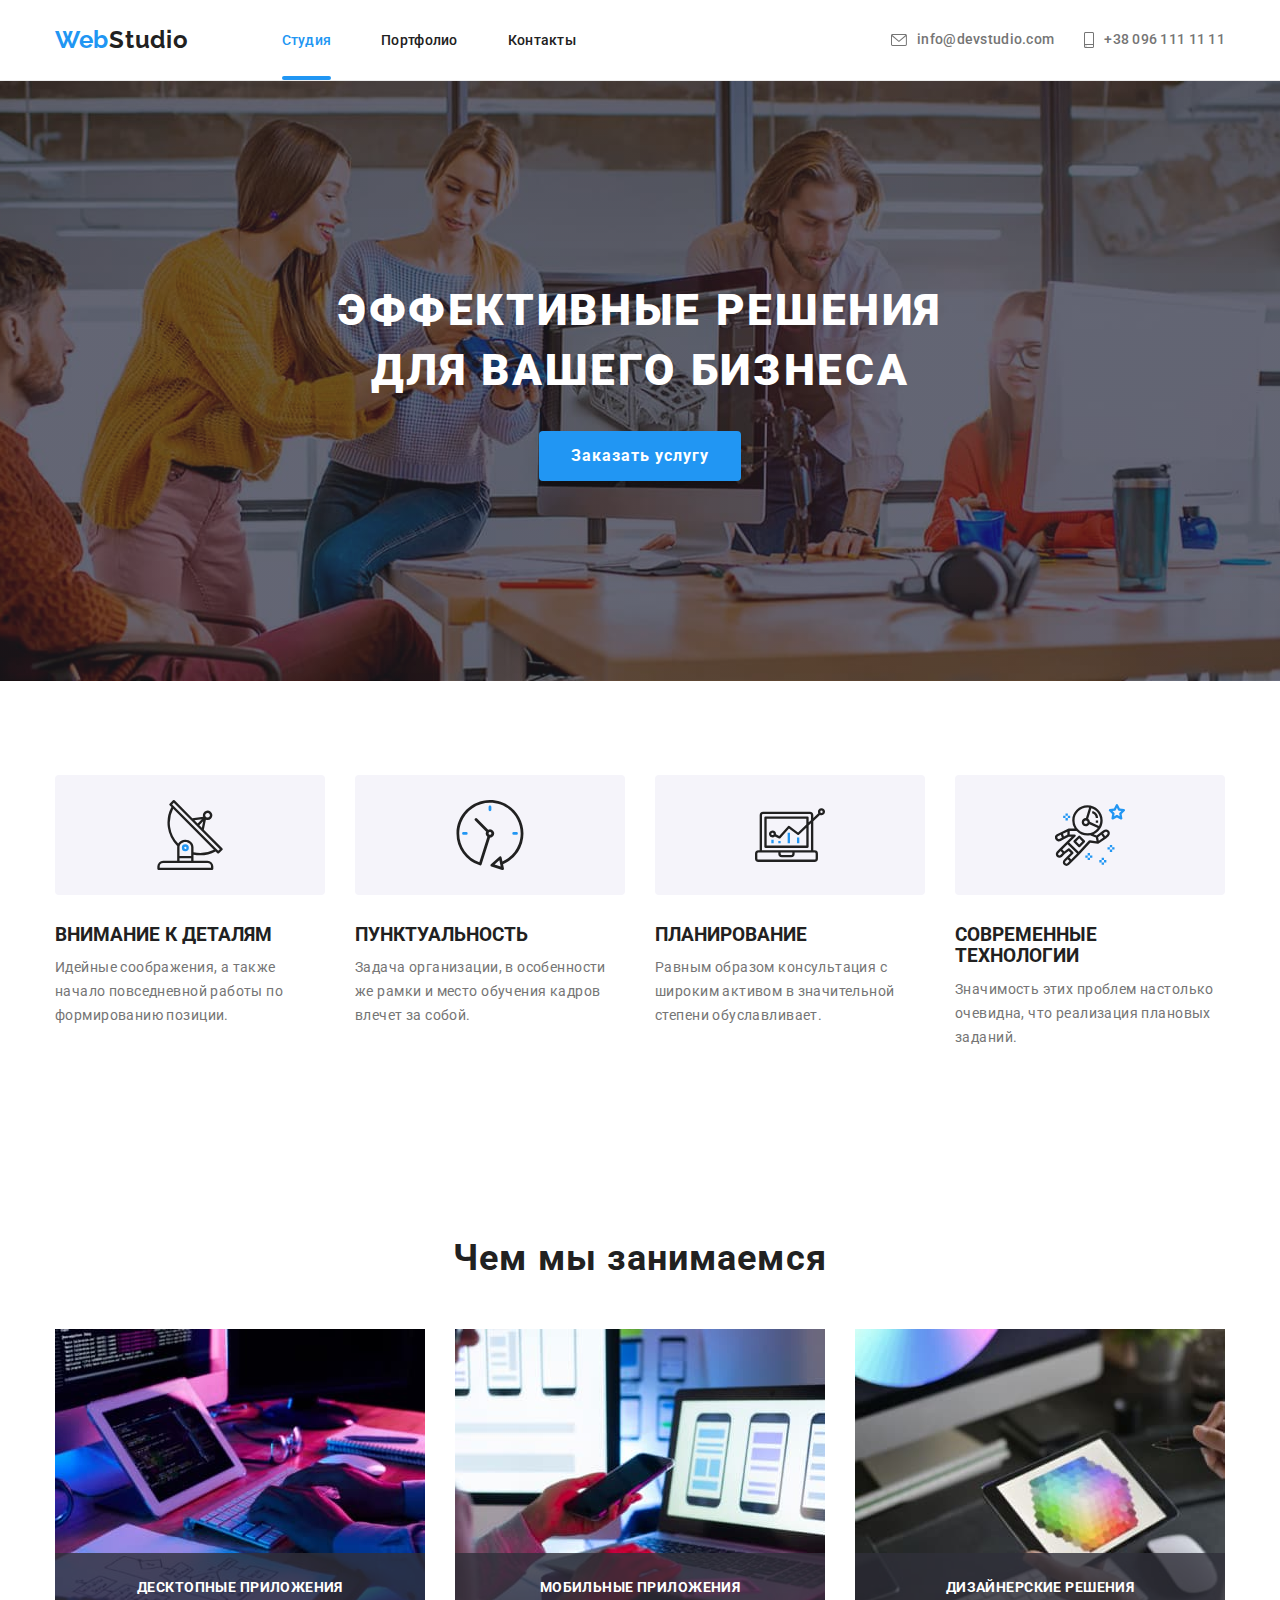
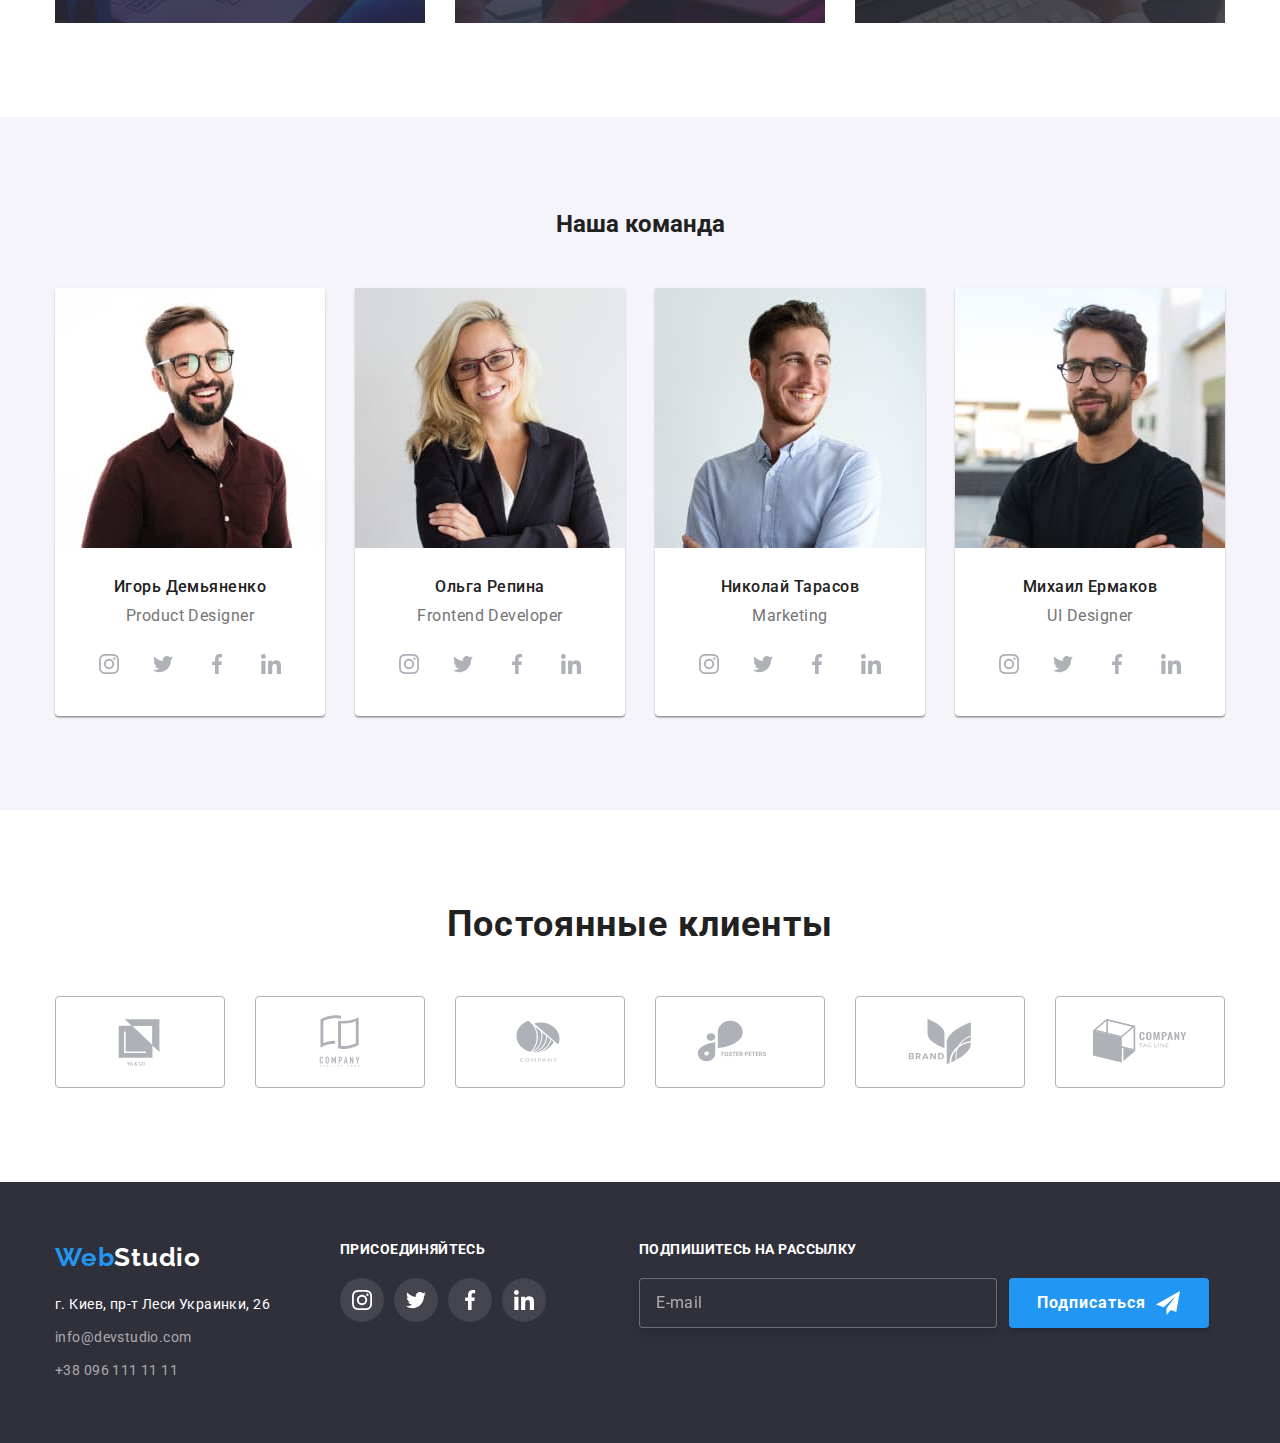
==== commit 466726c8: "на проверку" ====
--- a/index.html
+++ b/index.html
@@ -35,7 +35,7 @@
             <ul class="contact">
                 <li class="contact__item"> 
                     <a class="contact__link" href="mailto:info@devstudio.com">
-                        <svg class="contact__svg" width="14" height="10">
+                        <svg class="contact__svg mail" width="16" height="12">
                         <use href="./images/icons.svg#icon-envelope">
                         </use>
                         </svg>
@@ -44,7 +44,7 @@
                 </li>
                 <li class="contact__item"> 
                     <a class="contact__link" href="tel:+380961111111">
-                        <svg class="contact__svg" width="10" height="14">
+                        <svg class="contact__svg phone" width="10" height="16">
                         <use href="./images/icons.svg#icon-smartphone">
                         </use>
                         </svg>
@@ -636,7 +636,7 @@
 
         <div class="form-field checkbox">
             <input class="checkbox__modal-checkbox visually-hidden" type="checkbox" name="modal-checkbox" id="modal-checkbox">
-        <label class="checkbox__modal-checkbox-text" for="modal-checkbox">Соглашаюсь с рассылкой и принимаю&nbsp<a class="checkbox__policy-link" href="#">Условия договора</a></label>
+        <label class="checkbox__modal-checkbox-text" for="modal-checkbox">Соглашаюсь с рассылкой и принимаю&nbsp;<a class="checkbox__policy-link" href="#">Условия договора</a></label>
         </div>  
         <button class="submit-btn text" type="submit">Отправить</button>
        
--- a/css/main.min.css
+++ b/css/main.min.css
@@ -1,2 +1,2 @@
-button{cursor:pointer;border:none;padding:0}img{display:block;max-width:100%;height:auto}body{margin:0;background-color:#fff;color:#212121;font-family:"Roboto", sans-serif}html{box-sizing:border-box}*,*::before,*::after{box-sizing:inherit}p,h1,h2,h3,h4,h5,h6{margin:0}ul{margin:0;padding:0;list-style:none}:root{--accent-bg-color: #2196f3;--main-text-color: #212121;--accent-text-color: #fff;--main-bg-color: #fff;--main-logo-color: #2196f3}.container{padding-left:15px;padding-right:15px}@media screen and (min-width: 480px){.container{width:480px;margin-left:auto;margin-right:auto}}@media screen and (min-width: 768px){.container{width:768px}}@media screen and (min-width: 1200px){.container{width:1200px}}.header-logo{padding-top:16px;padding-bottom:16px;font-family:"Raleway";font-weight:700;font-style:normal;font-size:26px;line-height:1.19;letter-spacing:0.03em;text-decoration:none;color:var(--main-logo-color)}@media screen and (min-width: 768px){.header-logo{padding-top:26px;padding-bottom:26px;margin-right:88px;font-size:24px;line-height:1.16}}@media screen and (min-width: 1200px){.header-logo{margin-right:93px;padding-top:24px;padding-bottom:25px}}.header-logo-color{color:#212121}.footer-logo{display:flex;justify-content:center;margin-bottom:20px;font-family:"Raleway";font-weight:700;font-size:26px;line-height:1.19;letter-spacing:0.03em;color:var(--main-logo-color);text-decoration:none}@media screen and (min-width: 1200px){.footer-logo{justify-content:left}}.footer-logo-color{color:#fff}.hero-container__btn{display:inline-block;padding:10px 32px;min-width:200px;margin-top:30px;background:#2196f3;box-shadow:0px 4px 4px rgba(0,0,0,0.15);border-radius:4px;border:transparent;transition:background-color 250ms cubic-bezier(0.4, 0, 0.2, 1)}.hero-container__btn:hover,.hero-container__btn:focus{background-color:#188ce8}.hero-container__btn.text{font-weight:700;font-size:16px;line-height:1.87;letter-spacing:0.06em;color:#ffffff;text-align:center;align-items:center}.newsletter__subscribe-btn{padding:10px 28px;min-width:200px;height:50px;margin-left:12px;color:#fff;background:#2196f3;box-shadow:0px 4px 4px rgba(0,0,0,0.15);border-radius:4px;border:transparent;transition:background-color 250ms cubic-bezier(0.4, 0, 0.2, 1)}.newsletter__subscribe-btn.text{display:flex;margin:0 auto;font-weight:700;font-size:16px;line-height:1.88;align-items:center;text-align:center;letter-spacing:0.06em;color:#ffffff}.newsletter__subscribe-icon{margin-left:10px}.submit-btn{display:block;margin:0 auto;padding:10px 55px;min-width:200px;color:#ffffff;background:#2196f3;border-radius:4px;border:transparent;transition:background-color 250ms cubic-bezier(0.4, 0, 0.2, 1),box-shadow 250ms cubic-bezier(0.4, 0, 0.2, 1)}.submit-btn.text{font-weight:bold;font-size:16px;line-height:1.87;display:flex;align-items:center;text-align:center;letter-spacing:0.06em;color:#ffffff}.submit-btn:hover,.submit-btn:focus{background-color:#188ce8;box-shadow:0px 1px 3px rgba(0,0,0,0.12),0px 1px 1px rgba(0,0,0,0.14),0px 2px 1px rgba(0,0,0,0.2)}.person-list__social{display:flex;justify-content:center}@media screen and (max-width: 1200px){.person-list__social{padding-bottom:24px}}@media screen and (min-width: 1200px){.person-list__social{padding-bottom:30px}}.social__item+.social__item{margin-left:10px}.social__link{display:flex;justify-content:center;align-items:center;width:44px;height:44px;background:#fff;border-radius:50%;fill:#afb1b8;transition:background-color 250ms cubic-bezier(0.4, 0, 0.2, 1),fill 250ms cubic-bezier(0.4, 0, 0.2, 1)}.social__link:hover{background-color:var(--accent-bg-color);fill:#fff}.social__link:focus{background-color:var(--accent-bg-color);fill:#fff;outline:none}.network-social{display:flex}.list__network-social-item+.list__network-social-item{margin-left:10px}.list__network-social-link{display:flex;justify-content:center;align-items:center;width:44px;height:44px;background:rgba(255,255,255,0.1);border-radius:50%;fill:#fff;transition:background-color 250ms cubic-bezier(0.4, 0, 0.2, 1)}.list__network-social-link:hover{background-color:var(--accent-bg-color);color:currentColor}.list__network-social-link:focus{background-color:var(--accent-bg-color);color:currentColor;outline:none}.backdrop{position:fixed;top:0;width:100vw;height:100vh;background:rgba(0,0,0,0.2);transition:opacity 350ms, visibility 350ms}.backdrop.is-hidden .modal{transform:scale(0.5) rotate(-180deg)}.modal{padding:40px;position:absolute;top:50%;left:50%;transform:translate(-50%, -50%) rotate(0) scale(1);transition:transform 350ms;background:#ffffff;box-shadow:0px 1px 3px rgba(0,0,0,0.12),0px 1px 1px rgba(0,0,0,0.14),0px 2px 1px rgba(0,0,0,0.2);border-radius:4px}@media screen and (max-width: 480px){.modal{width:98%;height:609px}}@media screen and (min-width: 480px) and (max-width: 1199px){.modal{width:450px;min-height:609px}}@media screen and (min-width: 1200px){.modal{width:528px;height:581px}}.close-modal{position:absolute;display:flex;justify-content:center;align-items:center;width:30px;height:30px;border-radius:50%;border:1px solid rgba(0,0,0,0.1);background-color:#fff;top:8px;right:8px;transition:fill 250ms cubic-bezier(0.4, 0, 0.2, 1)}.close-modal:hover,.close-modal:focus{fill:var(--accent-bg-color)}.is-hidden{opacity:0;pointer-events:none;visibility:hidden}.form__modal-title{font-weight:700;font-size:20px;line-height:1.15;text-align:center;letter-spacing:0.03em;color:#212121;margin-bottom:12px}@media screen and (max-width: 1200px){.form__modal-title{line-height:1.5}}.modal-input-wrap{position:relative}.customer__modal-icon{position:absolute;left:12px;top:50%;transform:translateY(-50%)}.form-field{display:flex;width:100%;flex-direction:column;justify-content:center;margin-bottom:10px}.form-field.feedback{margin-bottom:20px}.form-field.feedback.checkbox{margin-bottom:30px}.data__form-label{font-size:12px;line-height:1.16;letter-spacing:0.01em;color:#757575;margin-bottom:4px}.form-field textarea{padding:12px 16px;width:100%;height:120px;resize:none}.customer__form-input{width:100%;height:40px;border:1px solid rgba(33,33,33,0.2);border-radius:4px;padding-left:42px;outline:none;transition:border-color 250ms cubic-bezier(0.4, 0, 0.2, 1)}.customer__form-input:focus{border-color:var(--accent-bg-color)}.customer__form-input:focus+.customer__modal-icon{fill:var(--accent-bg-color)}.customer__form-input.text::placeholder{font-size:14px;line-height:1.14;letter-spacing:0.01em;color:rgba(117,117,117,0.5)}.checkbox__modal-checkbox-text{display:flex;justify-content:center;align-items:center;font-size:14px;line-height:1.71;letter-spacing:0.03em;color:#757575}.checkbox__modal-checkbox-text::before{content:"";width:16px;height:15px;border:2px solid #212121;border-radius:2px;align-items:center;margin-right:7px}.checkbox__modal-checkbox:checked+.checkbox__modal-checkbox-text::before{background-image:url(../images/icon-check.svg);border:none}.checkbox__modal-checkbox:focus+.checkbox__modal-checkbox-text::before{border-color:#2196f3}.checkbox__modal-checkbox-text .checkbox__policy-link{color:#2196f3;text-decoration:underline}@media screen and (max-width: 1200px){.checkbox__modal-checkbox-text{font-size:12px;line-height:1.16}}.navigation{display:none}.contact{display:none}.header{position:relative;width:100%}.header__container{display:flex;justify-content:space-between;align-items:center}.mobile-menu-btn{background-color:transparent;border:none;padding:0;line-height:0}.mobile-menu-btn{fill:var(--main-text-color);transition:fill 250ms cubic-bezier(0.4, 0, 0.2, 1)}.mobile-menu-btn:hover,.mobile-menu-btn:focus{fill:var(--accent-bg-color)}.mobile-menu__close-btn{position:absolute;top:10px;right:15px;background-color:transparent;border:none;padding:0;line-height:0;fill:var(--main-text-color);transition:fill 250ms cubic-bezier(0.4, 0, 0.2, 1)}.mobile-menu__close-btn:hover,.mobile-menu__close-btn:focus{fill:var(--accent-bg-color)}.mobile-menu__container{position:relative;padding-top:48px;padding-bottom:48px;background:#FFFFFF;box-shadow:0px 4px 8px rgba(0,0,0,0.04),0px 2px 4px rgba(0,0,0,0.08),0px 1px 3px rgba(0,0,0,0.16)}.mobile-menu{position:absolute;width:100vw;height:100vh;top:0;left:0;overflow:auto;opacity:0;visibility:hidden;pointer-events:none;transition:opacity 250ms cubic-bezier(0.4, 0, 0.2, 1),visibility 250ms cubic-bezier(0.4, 0, 0.2, 1)}.mobile-menu.is-open{opacity:1;visibility:visible;pointer-events:auto}.mobile-nav-list{margin-bottom:302px}.mobile-nav-list__item:not(:last-child){margin-bottom:32px}.mobile-nav-list__btn{text-decoration:none;font-weight:500;font-size:40px;line-height:1.17;letter-spacing:0.02em;color:var(--main-text-color);transition:color 250ms cubic-bezier(0.4, 0, 0.2, 1)}@media screen and (max-width: 385px){.mobile-nav-list__btn{font-size:25px}}.mobile-nav-list__btn:hover,.mobile-nav-list__btn:focus{color:var(--accent-bg-color)}.mobile-nav-list__btn.current{color:var(--accent-bg-color)}.mobile-contact__item{display:flex}.mobile-contact-phone__link{font-weight:500;font-size:34px;line-height:1.17;letter-spacing:0.02em;text-decoration:none;color:var(--accent-bg-color);margin-bottom:32px}@media screen and (max-width: 385px){.mobile-contact-phone__link{font-size:25px}}.mobile-contact-mail__link{font-weight:500;font-size:24px;line-height:1.16;letter-spacing:0.02em;text-decoration:none;color:#757575;margin-bottom:64px}@media screen and (max-width: 385px){.mobile-contact-mail__link{font-size:20px}}.mobile-social{display:flex}.mobile-social__item:not(:last-child){border-right:1px solid rgba(33,33,33,0.2)}.mobile-social__item:not(:first-child){padding-left:10px}.mobile-social__link{text-decoration:none;font-weight:500;font-size:18px;line-height:1.22;letter-spacing:0.02em;padding:0 10px 0 0;color:#2196F3}@media screen and (max-width: 385px){.mobile-social__link{font-size:14px}}@media screen and (min-width: 768px){.navigation{display:flex;align-items:center}.contact{display:block;margin-left:auto}.mobile-menu-btn{display:none}}.nav-list{display:flex;align-items:center;font-weight:500;font-size:14px;line-height:1, 14;letter-spacing:0.02em;list-style:none}.nav-list__btn{position:relative;display:block;text-decoration:none;color:var(--main-text-color);padding:32px 0;transition:color 250ms cubic-bezier(0.4, 0, 0.2, 1)}.nav-list__btn:hover,.nav-list__btn:focus{color:#2196f3;outline:none}.nav-list__btn.current{color:var(--accent-bg-color)}.nav-list>.nav-list__item:not(:last-child){margin-right:50px}.nav-list__btn.current:after{position:absolute;content:"";display:block;width:100%;height:4px;background-color:var(--accent-bg-color);border-radius:2px;bottom:0}.contact__item{display:flex;align-items:center}.contact__item:nth-child(1){margin-bottom:10px}.contact__link{font-weight:500;font-size:12px;line-height:1.16;letter-spacing:0.02em;color:#757575;text-decoration:none;display:flex;align-items:center;transition:color 250ms cubic-bezier(0.4, 0, 0.2, 1)}.contact__link:hover,.contact__link:focus{color:var(--accent-bg-color);outline:none}.contact__svg{margin-right:8px;fill:currentColor}@media screen and (min-width: 1200px){.navigation{display:block}.contact{display:flex;margin-left:auto}.mobile-menu-btn{display:none}.contact__item:nth-child(1){margin-bottom:0;margin-right:30px}.contact__link{font-size:14px;line-height:1.14}.contact__svg{margin-right:10px}}.hero{max-width:1600px;margin-left:auto;margin-right:auto;text-align:center;padding-top:200px;padding-bottom:200px;background-color:#2f303a;background-repeat:no-repeat;background-position:center;background-size:cover}@media screen and (max-width: 768px){.hero{width:100%;height:400px;background-image:linear-gradient(rgba(47,48,58,0.4), rgba(47,48,58,0.4)),url(../../images/hero/hero-mobile.jpg);padding-top:121px;padding-bottom:115px}}@media screen and (max-width: 768px) and (min-device-pixel-ratio: 2), screen and (max-width: 768px) and (min-resolution: 192dpi), screen and (max-width: 768px) and (min-resolution: 2dppx){.hero{background-image:linear-gradient(rgba(47,48,58,0.4), rgba(47,48,58,0.4)),url(../../images/hero/hero-mobile@2x.jpg)}}@media screen and (min-width: 768px) and (max-width: 1200px){.hero{width:100%;background-image:linear-gradient(rgba(47,48,58,0.4), rgba(47,48,58,0.4)),url(../../images/hero/hero-tablet.jpg);padding-top:118px;padding-bottom:118px}}@media screen and (min-width: 768px) and (max-width: 1200px) and (min-device-pixel-ratio: 2), screen and (min-width: 768px) and (max-width: 1200px) and (min-resolution: 192dpi), screen and (min-width: 768px) and (max-width: 1200px) and (min-resolution: 2dppx){.hero{background-image:linear-gradient(rgba(47,48,58,0.4), rgba(47,48,58,0.4)),url(../../images/hero/hero-tablet@2x.jpg)}}@media screen and (min-width: 1200px){.hero{width:100%;background-image:linear-gradient(rgba(47,48,58,0.4), rgba(47,48,58,0.4)),url(../../images/hero/hero-desktop.jpg)}}@media screen and (min-width: 1200px) and (min-device-pixel-ratio: 2), screen and (min-width: 1200px) and (min-resolution: 192dpi), screen and (min-width: 1200px) and (min-resolution: 2dppx){.hero{background-image:linear-gradient(rgba(47,48,58,0.4), rgba(47,48,58,0.4)),url(../../images/hero/hero-desktop@2x.jpg)}}@media screen and (min-width: 1200px){.hero-container__text{width:696px;margin-left:auto;margin-right:auto;font-weight:900;font-size:44px;line-height:1.36;text-align:center;letter-spacing:0.06em;text-transform:uppercase;color:#ffffff}}@media screen and (max-width: 1200px){.hero-container__text{width:360px;margin-left:auto;margin-right:auto;font-weight:900;font-size:26px;line-height:1.62;text-align:center;letter-spacing:0.06em;text-transform:uppercase;color:#FFFFFF}}.features li h3{list-style:none;text-transform:uppercase}.features{padding-top:60px;padding-bottom:60px}.features-title{margin-top:30px;margin-bottom:10px}.features p{font-size:14px;line-height:1.71;letter-spacing:0.03em;text-align:left;color:#757575}.features-icon{justify-content:center;align-items:center;background:#f5f4fa;border-radius:4px;margin-bottom:30px}@media screen and (max-width: 768px){.features__container{text-align:center}.features-list:not(:last-child){margin-bottom:30px}.features-title{font-weight:700;font-size:14px;line-height:1.14;letter-spacing:0.03em;color:#212121}.features-icon{width:100%;height:120px;display:flex}}@media screen and (min-width: 768px) and (max-width: 1199px){.features__container{display:flex;flex-wrap:wrap;margin-left:-30px;margin-top:-30px}.features-list{width:354px;height:251px;flex-basis:calc(100% / 2 - 30px);margin-left:30px;margin-top:30px}.features-icon{height:120px;display:flex}}@media screen and (min-width: 1200px){.features{padding-top:94px;padding-bottom:94px}.features__container{display:flex}.features-list+.features-list{margin-left:30px}.features-icon{width:270px;height:120px;display:flex}}@media screen and (max-width: 1199px){.works{display:none}}@media screen and (min-width: 1200px){.works{padding-top:94px;padding-bottom:94px}.works__title{margin-bottom:50px;font-weight:700;font-size:36px;line-height:1, 16;text-align:center;letter-spacing:0.03em;color:var(--main-text-color)}.works-list{list-style:none;display:flex}.works-category{position:absolute;display:flex;align-items:center;justify-content:center;left:0;bottom:0;width:100%;height:70px;font-weight:bold;font-size:14px;line-height:1.14;letter-spacing:0.03em;text-transform:uppercase;color:#fff;background:rgba(47,48,58,0.8)}.works-list__works-img{position:relative}.works-list__works-img:not(:last-child){margin-right:30px}}.team{background:#f5f4fa;text-align:center}.person-card__name{font-family:inherit;font-weight:500;font-size:16px;line-height:1.18;text-align:center;letter-spacing:0.03em;color:var(--main-text-color)}.person-card__profession{font-size:16px;line-height:1.18;text-align:center;letter-spacing:0.03em;color:#757575;margin-bottom:16px}.team__img{background:#fff;box-shadow:0px 1px 3px rgba(0,0,0,0.12),0px 1px 1px rgba(0,0,0,0.14),0px 2px 1px rgba(0,0,0,0.2);border-radius:0px 0px 4px 4px}@media screen and (max-width: 1200px){.team{padding-top:60px;padding-bottom:60px;background:#f5f4fa}.team__title{font-weight:700;font-size:28px;line-height:1.18;letter-spacing:0.03em;color:var(--main-text-color);margin-bottom:30px}}@media screen and (max-width: 768px){.team__img:not(:last-child){margin-bottom:30px}}.person-card{text-align:center;margin-top:30px}.person-card__profession{font-size:16px;line-height:1.18;text-align:center;letter-spacing:0.03em;color:#757575;margin-top:10px;margin-bottom:16px}@media screen and (min-width: 768px) and (max-width: 1199px){.team__person{display:flex;flex-wrap:wrap;justify-content:center;margin-left:-30px;margin-top:-30px}.team__img{flex-basis:calc(100% / 2 - 30px);margin-left:30px;margin-top:30px}}@media screen and (min-width: 1200px){.team{padding-top:94px;padding-bottom:94px}.team__title{margin-bottom:50px}.team__person{display:flex;flex-wrap:nowrap}.team__img:not(:last-child){margin-right:30px}}.clients{padding-top:94px;padding-bottom:94px}.clients__title{font-weight:700;font-size:36px;line-height:1.16;text-align:center;letter-spacing:0.03em;color:#212121;margin-bottom:50px}.clients-list{display:flex;justify-content:center;align-items:center}@media screen and (max-width: 768px){.clients{padding-top:60px;padding-bottom:60px}.clients__title{font-size:28px;line-height:1.18;margin-bottom:30px}.clients-list{flex-wrap:wrap;margin-left:-30px;margin-top:-30px}.clients .clients-list__item{flex-basis:calc(100% / 2 - 30px);margin-left:30px;margin-top:30px}.clients .clients-list__icon{width:210px;height:92px}}@media screen and (min-width: 768px) and (max-width: 1200px){.clients{padding-top:60px;padding-bottom:60px}.clients__title{font-size:28px;line-height:1.18;margin-bottom:30px}.clients-list{flex-wrap:wrap;margin-left:-30px;margin-top:-30px}.clients .clients-list__item{flex-basis:calc(100% / 3 - 30px);margin-left:30px;margin-top:30px}.clients .clients-list__icon{width:226px;height:92px}}@media screen and (min-width: 1200px){.clients-list__item:not(:last-child){margin-right:30px}}.clients-list__icon{width:170px;height:92px;border:1px solid #afb1b8;border-radius:4px;display:flex;justify-content:center;align-items:center;fill:#afb1b8;transition:fill 250ms cubic-bezier(0.4, 0, 0.2, 1),border-color 250ms cubic-bezier(0.4, 0, 0.2, 1)}.clients-list__icon:hover,.clients-list__icon:focus{fill:var(--accent-bg-color);border-color:var(--accent-bg-color);outline:none}.samples-section{padding-top:94px;padding-bottom:94px}.visually-hidden{position:absolute;clip:rect(0 0 0 0)}.filter-list__filter-item:not(:last-child){margin-right:8px}.filter-list{display:flex;justify-content:center;margin-bottom:54px}.filter-list__filter-btn{font-family:inherit;font-weight:500;font-size:16px;line-height:1.62;text-align:center;letter-spacing:0.03em;color:var(--main-text-color);background:#f5f4fa;border:1px;border-radius:4px;padding:6px 22px;min-width:73px;transition:box-shadow 250ms cubic-bezier(0.4, 0, 0.2, 1),color 250ms cubic-bezier(0.4, 0, 0.2, 1),background-color 250ms cubic-bezier(0.4, 0, 0.2, 1)}.filter-list__filter-btn:hover{background-color:var(--accent-bg-color);color:var(--accent-text-color);border-radius:4px;border:transparent;box-shadow:0px 3px 1px rgba(0,0,0,0.1),0px 1px 2px rgba(0,0,0,0.08),0px 2px 2px rgba(0,0,0,0.12)}.filter-list__filter-btn:focus{background-color:var(--accent-bg-color);color:var(--accent-text-color);box-shadow:0px 3px 1px rgba(0,0,0,0.1),0px 1px 2px rgba(0,0,0,0.08),0px 2px 2px rgba(0,0,0,0.12);outline:none}.describe__sample-title{font-weight:700;font-size:18px;line-height:2;letter-spacing:0.06em;text-align:left;color:#212121;margin-bottom:4px}.describe__sample-text{font-size:16px;line-height:1.87;letter-spacing:0.03em;color:#757575;text-align:left}.sample-content{padding:20px 24px;border-bottom:1px solid #eeeeee;border-right:1px solid #eeeeee;border-left:1px solid #eeeeee}.sample-item{display:flex;margin-left:-30px;margin-top:-30px;flex-wrap:wrap;text-align:left}.sample-icon{background:#ffffff;width:calc(100% / 3 - 30px);margin-left:30px;margin-top:30px}.example__sample-link{display:block;text-decoration:none;transition:box-shadow 250ms cubic-bezier(0.4, 0, 0.2, 1)}.example__sample-link:hover,.example__sample-link:focus{box-shadow:0px 1px 1px rgba(0,0,0,0.12),0px 4px 4px rgba(0,0,0,0.06),1px 4px 6px rgba(0,0,0,0.16);outline:none}.example__sample-link:hover .thumb-overlay,.example__sample-link:focus .thumb-overlay{transform:translateY(0);box-shadow:0px 1px 1px rgba(0,0,0,0.12),0px 4px 4px rgba(0,0,0,0.06),1px 4px 6px rgba(0,0,0,0.16)}.thumb{position:relative;overflow:hidden}.thumb-overlay{position:absolute;width:100%;height:100%;top:0;left:0;background:rgba(33,150,243,0.9);transform:translateY(101%);transition:transform 250ms cubic-bezier(0.4, 0, 0.2, 1)}.article-text{font-size:18px;line-height:1.56;text-align:left;letter-spacing:0.03em;color:#ffffff;padding:63px 24px}.footer{background-color:#2f303a;padding-top:60px;padding-bottom:60px;padding-left:15px;padding-right:15px}@media screen and (max-width: 768px){.footer{padding-left:0;padding-right:0}}.footer-container{display:block;text-align:center}@media screen and (min-width: 1200px){.footer-container{display:flex;text-align:left}}@media screen and (max-width: 1200px){.contact-address{margin-bottom:60px}}.contacts__footer-address{font-style:normal;font-weight:normal;font-size:14px;line-height:1.71;letter-spacing:0.03em;color:#ffffff;text-decoration:none}.footer-item>.contacts__contact-list:not(:last-child){margin-bottom:9px}@media screen and (max-width: 1200px){.footer-item>.contacts__contact-list:not(:last-child){margin-bottom:8px}}.contacts__footer-contact{font-style:normal;font-size:14px;line-height:1.71;letter-spacing:0.03em;color:rgba(255,255,255,0.6);text-decoration:none}@media screen and (max-width: 768px){.join-us{margin-bottom:60px}}@media screen and (min-width: 768px){.join-us{margin-left:165px;margin-bottom:0}}@media screen and (min-width: 1200px){.join-us{margin-left:70px}}.join-us__title{font-weight:bold;font-size:14px;line-height:1.14;letter-spacing:0.03em;text-transform:uppercase;color:#fff;margin-bottom:20px}@media screen and (min-width: 768px){.join-us{display:block}.footer__mobile{display:flex;justify-content:center}}.network-social{display:flex;justify-content:center}@media screen and (min-width: 1200px){.subscribe{margin-left:93px}}.subscribe-title{margin-bottom:20px;font-weight:700;font-size:14px;line-height:1.14;letter-spacing:0.03em;text-transform:uppercase;color:#ffffff}.newsletter__subscribe-input{padding-left:16px;width:100%;height:50px;margin-bottom:20px;border:1px solid rgba(255,255,255,0.3);background:#2f303a;filter:drop-shadow(0px 4px 4px rgba(0,0,0,0.15));border-radius:4px;outline:none;color:#fff;transition:border-color 250ms cubic-bezier(0.4, 0, 0.2, 1)}.newsletter__subscribe-input:focus{border-color:var(--accent-bg-color)}@media screen and (min-width: 768px) and (max-width: 1200px){.newsletter__subscribe-input{width:450px;margin-right:0}}@media screen and (min-width: 1200px){.subscribe-wrap.newsletter{display:flex}.newsletter__subscribe-input{width:358px;margin-right:12px;margin-bottom:0}}::placeholder{font-size:16px;line-height:1.25;display:flex;align-items:center;letter-spacing:0.03em;color:rgba(255,255,255,0.6)}
+button{cursor:pointer;border:none;padding:0}img{display:block;max-width:100%;height:auto}body{margin:0;background-color:#fff;color:#212121;font-family:"Roboto", sans-serif}html{box-sizing:border-box}*,*::before,*::after{box-sizing:inherit}p,h1,h2,h3,h4,h5,h6{margin:0}ul{margin:0;padding:0;list-style:none}:root{--accent-bg-color: #2196f3;--main-text-color: #212121;--accent-text-color: #fff;--main-bg-color: #fff;--main-logo-color: #2196f3}.container{padding-left:15px;padding-right:15px}@media screen and (min-width: 480px){.container{width:480px;margin-left:auto;margin-right:auto}}@media screen and (min-width: 768px){.container{width:768px}}@media screen and (min-width: 1200px){.container{width:1200px}}.header-logo{padding-top:16px;padding-bottom:16px;font-family:"Raleway";font-weight:700;font-style:normal;font-size:26px;line-height:1.19;letter-spacing:0.03em;text-decoration:none;color:var(--main-logo-color)}@media screen and (min-width: 768px){.header-logo{padding-top:26px;padding-bottom:26px;margin-right:88px;font-size:24px;line-height:1.16}}@media screen and (min-width: 1200px){.header-logo{margin-right:93px;padding-top:24px;padding-bottom:25px}}.header-logo-color{color:#212121}.footer-logo{display:flex;justify-content:center;margin-bottom:20px;font-family:"Raleway";font-weight:700;font-size:26px;line-height:1.19;letter-spacing:0.03em;color:var(--main-logo-color);text-decoration:none}@media screen and (min-width: 1200px){.footer-logo{justify-content:left}}.footer-logo-color{color:#fff}.hero-container__btn{display:inline-block;padding:10px 32px;min-width:200px;margin-top:30px;background:#2196f3;box-shadow:0px 4px 4px rgba(0,0,0,0.15);border-radius:4px;border:transparent;transition:background-color 250ms cubic-bezier(0.4, 0, 0.2, 1)}.hero-container__btn:hover,.hero-container__btn:focus{background-color:#188ce8}.hero-container__btn.text{font-weight:700;font-size:16px;line-height:1.87;letter-spacing:0.06em;color:#ffffff;text-align:center;align-items:center}.newsletter__subscribe-btn{padding:10px 28px;min-width:200px;height:50px;margin-left:12px;color:#fff;background:#2196f3;box-shadow:0px 4px 4px rgba(0,0,0,0.15);border-radius:4px;border:transparent;transition:background-color 250ms cubic-bezier(0.4, 0, 0.2, 1)}.newsletter__subscribe-btn.text{display:flex;margin:0 auto;font-weight:700;font-size:16px;line-height:1.88;align-items:center;text-align:center;letter-spacing:0.06em;color:#ffffff}.newsletter__subscribe-icon{margin-left:10px}.submit-btn{display:block;margin:0 auto;padding:10px 55px;min-width:200px;color:#ffffff;background:#2196f3;border-radius:4px;border:transparent;transition:background-color 250ms cubic-bezier(0.4, 0, 0.2, 1),box-shadow 250ms cubic-bezier(0.4, 0, 0.2, 1)}.submit-btn.text{font-weight:bold;font-size:16px;line-height:1.87;display:flex;align-items:center;text-align:center;letter-spacing:0.06em;color:#ffffff}.submit-btn:hover,.submit-btn:focus{background-color:#188ce8;box-shadow:0px 1px 3px rgba(0,0,0,0.12),0px 1px 1px rgba(0,0,0,0.14),0px 2px 1px rgba(0,0,0,0.2)}.person-list__social{display:flex;justify-content:center}@media screen and (max-width: 1200px){.person-list__social{padding-bottom:24px}}@media screen and (min-width: 1200px){.person-list__social{padding-bottom:30px}}.social__item+.social__item{margin-left:10px}.social__link{display:flex;justify-content:center;align-items:center;width:44px;height:44px;background:#fff;border-radius:50%;fill:#afb1b8;transition:background-color 250ms cubic-bezier(0.4, 0, 0.2, 1),fill 250ms cubic-bezier(0.4, 0, 0.2, 1)}.social__link:hover{background-color:var(--accent-bg-color);fill:#fff}.social__link:focus{background-color:var(--accent-bg-color);fill:#fff;outline:none}.network-social{display:flex}.list__network-social-item+.list__network-social-item{margin-left:10px}.list__network-social-link{display:flex;justify-content:center;align-items:center;width:44px;height:44px;background:rgba(255,255,255,0.1);border-radius:50%;fill:#fff;transition:background-color 250ms cubic-bezier(0.4, 0, 0.2, 1)}.list__network-social-link:hover{background-color:var(--accent-bg-color);color:currentColor}.list__network-social-link:focus{background-color:var(--accent-bg-color);color:currentColor;outline:none}.backdrop{position:fixed;top:0;width:100vw;height:100vh;background:rgba(0,0,0,0.2);transition:opacity 350ms, visibility 350ms}.backdrop.is-hidden .modal{transform:scale(0.5) rotate(-180deg)}.modal{padding:40px;position:absolute;top:50%;left:50%;transform:translate(-50%, -50%) rotate(0) scale(1);transition:transform 350ms;background:#ffffff;box-shadow:0px 1px 3px rgba(0,0,0,0.12),0px 1px 1px rgba(0,0,0,0.14),0px 2px 1px rgba(0,0,0,0.2);border-radius:4px}@media screen and (max-width: 480px){.modal{width:98%;height:609px}}@media screen and (min-width: 480px) and (max-width: 1199px){.modal{width:450px;min-height:609px}}@media screen and (min-width: 1200px){.modal{width:528px;height:581px}}.close-modal{position:absolute;display:flex;justify-content:center;align-items:center;width:30px;height:30px;border-radius:50%;border:1px solid rgba(0,0,0,0.1);background-color:#fff;top:8px;right:8px;transition:fill 250ms cubic-bezier(0.4, 0, 0.2, 1)}.close-modal:hover,.close-modal:focus{fill:var(--accent-bg-color)}.is-hidden{opacity:0;pointer-events:none;visibility:hidden}.form__modal-title{font-weight:700;font-size:20px;line-height:1.15;text-align:center;letter-spacing:0.03em;color:#212121;margin-bottom:12px}@media screen and (max-width: 1200px){.form__modal-title{line-height:1.5}}.modal-input-wrap{position:relative}.customer__modal-icon{position:absolute;left:12px;top:50%;transform:translateY(-50%)}.form-field{display:flex;width:100%;flex-direction:column;justify-content:center;margin-bottom:10px}.form-field.feedback{margin-bottom:20px}.form-field.feedback.checkbox{margin-bottom:30px}.data__form-label{font-size:12px;line-height:1.16;letter-spacing:0.01em;color:#757575;margin-bottom:4px}.form-field textarea{padding:12px 16px;width:100%;height:120px;resize:none}.customer__form-input{width:100%;height:40px;border:1px solid rgba(33,33,33,0.2);border-radius:4px;padding-left:42px;outline:none;transition:border-color 250ms cubic-bezier(0.4, 0, 0.2, 1)}.customer__form-input:focus{border-color:var(--accent-bg-color)}.customer__form-input:focus+.customer__modal-icon{fill:var(--accent-bg-color)}.customer__form-input.text::placeholder{font-size:14px;line-height:1.14;letter-spacing:0.01em;color:rgba(117,117,117,0.5)}.checkbox__modal-checkbox-text{display:flex;justify-content:center;align-items:center;font-size:14px;line-height:1.71;letter-spacing:0.03em;color:#757575}.checkbox__modal-checkbox-text::before{content:"";width:16px;height:15px;border:2px solid #212121;border-radius:2px;align-items:center;margin-right:7px}.checkbox__modal-checkbox:checked+.checkbox__modal-checkbox-text::before{background-image:url(../images/icon-check.svg);border:none}.checkbox__modal-checkbox:focus+.checkbox__modal-checkbox-text::before{border-color:#2196f3}.checkbox__modal-checkbox-text .checkbox__policy-link{color:#2196f3;text-decoration:underline}@media screen and (max-width: 1200px){.checkbox__modal-checkbox-text{font-size:12px;line-height:1.16}}.navigation{display:none}.contact{display:none}.header{position:relative;width:100%;border-bottom:1px solid #ECECEC}.header__container{display:flex;justify-content:space-between;align-items:center}.mobile-menu-btn{background-color:transparent;border:none;padding:0;line-height:0}.mobile-menu-btn{fill:var(--main-text-color);transition:fill 250ms cubic-bezier(0.4, 0, 0.2, 1)}.mobile-menu-btn:hover,.mobile-menu-btn:focus{fill:var(--accent-bg-color)}.mobile-menu__close-btn{position:absolute;top:10px;right:15px;background-color:transparent;border:none;padding:0;line-height:0;fill:var(--main-text-color);transition:fill 250ms cubic-bezier(0.4, 0, 0.2, 1)}.mobile-menu__close-btn:hover,.mobile-menu__close-btn:focus{fill:var(--accent-bg-color)}.mobile-menu__container{position:relative;padding-top:48px;padding-bottom:48px;background:#FFFFFF;box-shadow:0px 4px 8px rgba(0,0,0,0.04),0px 2px 4px rgba(0,0,0,0.08),0px 1px 3px rgba(0,0,0,0.16)}.mobile-menu{position:absolute;width:100vw;height:100vh;z-index:1;top:0;left:0;overflow:auto;opacity:0;visibility:hidden;pointer-events:none;transition:opacity 250ms cubic-bezier(0.4, 0, 0.2, 1),visibility 250ms cubic-bezier(0.4, 0, 0.2, 1)}.mobile-menu.is-open{opacity:1;visibility:visible;pointer-events:auto}.mobile-nav-list{margin-bottom:302px}.mobile-nav-list__item:not(:last-child){margin-bottom:32px}.mobile-nav-list__btn{text-decoration:none;font-weight:500;font-size:40px;line-height:1.17;letter-spacing:0.02em;color:var(--main-text-color);transition:color 250ms cubic-bezier(0.4, 0, 0.2, 1)}.mobile-nav-list__btn:hover,.mobile-nav-list__btn:focus{color:var(--accent-bg-color)}.mobile-nav-list__btn.current{color:var(--accent-bg-color)}.mobile-contact__item{display:flex}.mobile-contact-phone__link{font-weight:500;font-size:34px;line-height:1.17;letter-spacing:0.02em;text-decoration:none;color:var(--accent-bg-color);margin-bottom:32px}.mobile-social__link{text-decoration:none;font-weight:500;font-size:18px;line-height:1.22;letter-spacing:0.02em;padding:0 10px 0 0;color:#2196F3}.mobile-contact-mail__link{font-weight:500;font-size:24px;line-height:1.16;letter-spacing:0.02em;text-decoration:none;color:#757575;margin-bottom:64px}.mobile-social{display:flex}.mobile-social__item:not(:last-child){border-right:1px solid rgba(33,33,33,0.2)}.mobile-social__item:not(:first-child){padding-left:10px}@media screen and (max-width: 385px){.mobile-nav-list__btn{font-size:25px}.mobile-contact-phone__link{font-size:25px}.mobile-contact-mail__link{font-size:20px}.mobile-social__link{font-size:14px}}@media screen and (min-width: 768px){.navigation{display:flex;align-items:center}.contact{display:block;margin-left:auto}.mobile-menu-btn{display:none}}.nav-list{display:flex;align-items:center;font-weight:500;font-size:14px;line-height:1, 14;letter-spacing:0.02em;list-style:none}.nav-list__btn{position:relative;display:block;text-decoration:none;color:var(--main-text-color);padding:32px 0;transition:color 250ms cubic-bezier(0.4, 0, 0.2, 1)}.nav-list__btn:hover,.nav-list__btn:focus{color:#2196f3;outline:none}.nav-list__btn.current{color:var(--accent-bg-color)}.nav-list>.nav-list__item:not(:last-child){margin-right:50px}.nav-list__btn.current:after{position:absolute;content:"";display:block;width:100%;height:4px;background-color:var(--accent-bg-color);border-radius:2px;bottom:0}.contact__item{display:flex;align-items:center}.contact__item:nth-child(1){margin-bottom:10px}.contact__link{font-weight:500;font-size:12px;line-height:1.16;letter-spacing:0.02em;color:#757575;text-decoration:none;display:flex;align-items:center;transition:color 250ms cubic-bezier(0.4, 0, 0.2, 1)}.contact__link:hover,.contact__link:focus{color:var(--accent-bg-color);outline:none}.contact__svg{margin-right:8px;fill:currentColor}@media screen and (min-width: 1200px){.navigation{display:block}.contact{display:flex;margin-left:auto}.mobile-menu-btn{display:none}.contact__item:nth-child(1){margin-bottom:0;margin-right:30px}.contact__link{font-size:14px;line-height:1.14}.contact__svg{margin-right:10px}}@media screen and (max-width: 1199px){.contact__svg.mail{width:14px;height:10px}.contact__svg.phone{width:10px;height:14px}}.hero{max-width:1600px;margin-left:auto;margin-right:auto;text-align:center;padding-top:200px;padding-bottom:200px;background-color:#2f303a;background-repeat:no-repeat;background-position:center;background-size:cover}@media screen and (max-width: 767px){.hero{width:100%;height:400px;background-image:linear-gradient(rgba(47,48,58,0.4), rgba(47,48,58,0.4)),url(../images/hero/hero-mobile.jpg);padding-top:121px;padding-bottom:115px}}@media screen and (max-width: 767px) and (min-device-pixel-ratio: 2), screen and (max-width: 767px) and (min-resolution: 192dpi), screen and (max-width: 767px) and (min-resolution: 2dppx){.hero{background-image:linear-gradient(rgba(47,48,58,0.4), rgba(47,48,58,0.4)),url(../images/hero/hero-mobile@2x.jpg)}}@media screen and (min-width: 768px) and (max-width: 1199px){.hero{width:100%;background-image:linear-gradient(rgba(47,48,58,0.4), rgba(47,48,58,0.4)),url(../images/hero/hero-tablet.jpg);padding-top:118px;padding-bottom:118px}}@media screen and (min-width: 768px) and (max-width: 1199px) and (min-device-pixel-ratio: 2), screen and (min-width: 768px) and (max-width: 1199px) and (min-resolution: 192dpi), screen and (min-width: 768px) and (max-width: 1199px) and (min-resolution: 2dppx){.hero{background-image:linear-gradient(rgba(47,48,58,0.4), rgba(47,48,58,0.4)),url(../images/hero/hero-tablet@2x.jpg)}}@media screen and (min-width: 1200px){.hero{width:100%;background-image:linear-gradient(rgba(47,48,58,0.4), rgba(47,48,58,0.4)),url(../images/hero/hero-desktop.jpg)}}@media screen and (min-width: 1200px) and (min-device-pixel-ratio: 2), screen and (min-width: 1200px) and (min-resolution: 192dpi), screen and (min-width: 1200px) and (min-resolution: 2dppx){.hero{background-image:linear-gradient(rgba(47,48,58,0.4), rgba(47,48,58,0.4)),url(../images/hero/hero-desktop@2x.jpg)}}@media screen and (min-width: 1200px){.hero-container__text{width:696px;margin-left:auto;margin-right:auto;font-weight:900;font-size:44px;line-height:1.36;text-align:center;letter-spacing:0.06em;text-transform:uppercase;color:#ffffff}}@media screen and (max-width: 1200px){.hero-container__text{width:360px;margin-left:auto;margin-right:auto;font-weight:900;font-size:26px;line-height:1.62;text-align:center;letter-spacing:0.06em;text-transform:uppercase;color:#FFFFFF}}@media screen and (max-width: 480px){.hero-container__text{width:100%}}.features li h3{list-style:none;text-transform:uppercase}.features{padding-top:60px;padding-bottom:60px}.features-title{margin-top:30px;margin-bottom:10px}.features p{font-size:14px;line-height:1.71;letter-spacing:0.03em;text-align:left;color:#757575}.features-icon{justify-content:center;align-items:center;background:#f5f4fa;border-radius:4px;margin-bottom:30px}@media screen and (max-width: 768px){.features__container{text-align:center}.features-list:not(:last-child){margin-bottom:30px}.features-title{font-weight:700;font-size:14px;line-height:1.14;letter-spacing:0.03em;color:#212121}.features-icon{width:100%;height:120px;display:flex}}@media screen and (min-width: 768px) and (max-width: 1199px){.features__container{display:flex;flex-wrap:wrap;margin-left:-30px;margin-top:-30px}.features-list{width:354px;height:251px;flex-basis:calc(100% / 2 - 30px);margin-left:30px;margin-top:30px}.features-icon{height:120px;display:flex}}@media screen and (min-width: 1200px){.features{padding-top:94px;padding-bottom:94px}.features__container{display:flex}.features-list+.features-list{margin-left:30px}.features-icon{width:270px;height:120px;display:flex}}@media screen and (max-width: 1199px){.works{display:none}}@media screen and (min-width: 1200px){.works{padding-top:94px;padding-bottom:94px}.works__title{margin-bottom:50px;font-weight:700;font-size:36px;line-height:1, 16;text-align:center;letter-spacing:0.03em;color:var(--main-text-color)}.works-list{list-style:none;display:flex}.works-category{position:absolute;display:flex;align-items:center;justify-content:center;left:0;bottom:0;width:100%;height:70px;font-weight:bold;font-size:14px;line-height:1.14;letter-spacing:0.03em;text-transform:uppercase;color:#fff;background:rgba(47,48,58,0.8)}.works-list__works-img{position:relative}.works-list__works-img:not(:last-child){margin-right:30px}}.team{background:#f5f4fa;text-align:center}.person-card__name{font-family:inherit;font-weight:500;font-size:16px;line-height:1.18;text-align:center;letter-spacing:0.03em;color:var(--main-text-color)}.person-card__profession{font-size:16px;line-height:1.18;text-align:center;letter-spacing:0.03em;color:#757575;margin-bottom:16px}.team__img{background:#fff;box-shadow:0px 1px 3px rgba(0,0,0,0.12),0px 1px 1px rgba(0,0,0,0.14),0px 2px 1px rgba(0,0,0,0.2);border-radius:0px 0px 4px 4px}@media screen and (max-width: 1200px){.team{padding-top:60px;padding-bottom:60px;background:#f5f4fa}.team__title{font-weight:700;font-size:28px;line-height:1.18;letter-spacing:0.03em;color:var(--main-text-color);margin-bottom:30px}}@media screen and (max-width: 768px){.team__img:not(:last-child){margin-bottom:30px}}.person-card{text-align:center;margin-top:30px}.person-card__profession{font-size:16px;line-height:1.18;text-align:center;letter-spacing:0.03em;color:#757575;margin-top:10px;margin-bottom:16px}@media screen and (min-width: 768px) and (max-width: 1199px){.team__person{display:flex;flex-wrap:wrap;justify-content:center;margin-left:-30px;margin-top:-30px}.team__img{flex-basis:calc(100% / 2 - 30px);margin-left:30px;margin-top:30px}}@media screen and (min-width: 1200px){.team{padding-top:94px;padding-bottom:94px}.team__title{margin-bottom:50px}.team__person{display:flex;flex-wrap:nowrap}.team__img:not(:last-child){margin-right:30px}}.clients{padding-top:94px;padding-bottom:94px}.clients__title{font-weight:700;font-size:36px;line-height:1.16;text-align:center;letter-spacing:0.03em;color:#212121;margin-bottom:50px}.clients-list{display:flex;justify-content:center;align-items:center}@media screen and (max-width: 768px){.clients{padding-top:60px;padding-bottom:60px}.clients__title{font-size:28px;line-height:1.18;margin-bottom:30px}.clients-list{flex-wrap:wrap;margin-left:-30px;margin-top:-30px}.clients .clients-list__item{flex-basis:calc(100% / 2 - 30px);margin-left:30px;margin-top:30px}.clients .clients-list__icon{width:210px;height:92px}}@media screen and (min-width: 768px) and (max-width: 1199px){.clients{padding-top:60px;padding-bottom:60px}.clients__title{font-size:28px;line-height:1.18;margin-bottom:30px}.clients-list{flex-wrap:wrap;margin-left:-30px;margin-top:-30px}.clients .clients-list__item{flex-basis:calc(100% / 3 - 30px);margin-left:30px;margin-top:30px}.clients .clients-list__icon{width:226px;height:92px}}@media screen and (min-width: 1200px){.clients-list__item:not(:last-child){margin-right:30px}}.clients-list__icon{width:170px;height:92px;border:1px solid #afb1b8;border-radius:4px;display:flex;justify-content:center;align-items:center;fill:#afb1b8;transition:fill 250ms cubic-bezier(0.4, 0, 0.2, 1),border-color 250ms cubic-bezier(0.4, 0, 0.2, 1)}.clients-list__icon:hover,.clients-list__icon:focus{fill:var(--accent-bg-color);border-color:var(--accent-bg-color);outline:none}.samples-section{padding-top:94px;padding-bottom:94px}.visually-hidden{position:absolute;clip:rect(0 0 0 0)}.filter-list{display:flex}.filter-list__filter-item:not(:last-child){margin-right:8px}.filter-list__filter-btn{font-family:inherit;font-weight:500;font-size:16px;line-height:1.62;text-align:center;letter-spacing:0.03em;color:var(--main-text-color);background:#f5f4fa;border:1px;border-radius:4px;padding:6px 22px;min-width:73px;transition:box-shadow 250ms cubic-bezier(0.4, 0, 0.2, 1),color 250ms cubic-bezier(0.4, 0, 0.2, 1),background-color 250ms cubic-bezier(0.4, 0, 0.2, 1)}.filter-list__filter-btn:hover{background-color:var(--accent-bg-color);color:var(--accent-text-color);border-radius:4px;border:transparent;box-shadow:0px 3px 1px rgba(0,0,0,0.1),0px 1px 2px rgba(0,0,0,0.08),0px 2px 2px rgba(0,0,0,0.12)}.filter-list__filter-btn:focus{background-color:var(--accent-bg-color);color:var(--accent-text-color);box-shadow:0px 3px 1px rgba(0,0,0,0.1),0px 1px 2px rgba(0,0,0,0.08),0px 2px 2px rgba(0,0,0,0.12);outline:none}@media screen and (max-width: 1199px){.section.samples-section{padding:60px 15px}}@media screen and (max-width: 768px){.filter-list{flex-wrap:wrap;margin-bottom:25px}.filter-list__filter-item{margin-bottom:15px}}@media screen and (min-width: 768px){.filter-list{justify-content:center}}@media screen and (min-width: 768px) and (max-width: 1200px){.filter-list{margin-bottom:30px}.filter-list__filter-item{margin-bottom:0}}@media screen and (min-width: 1199px){.filter-list{margin-bottom:50px}}@media screen and (max-width: 767px){.sample-item{display:block}.sample-icon:not(:last-child){margin-bottom:30px}}@media screen and (min-width: 768px) and (max-width: 1199px){.sample-item{display:flex;flex-wrap:wrap;justify-content:center;margin-left:-30px;margin-top:-30px}.sample-icon{height:100%;flex-basis:calc(100% / 2 - 30px);margin-left:30px;margin-top:30px}}@media screen and (min-width: 1200px){.sample-item{display:flex;flex-wrap:wrap;justify-content:center;margin-left:-30px;margin-top:-30px}.sample-icon{flex-basis:calc(100% / 3 - 30px);margin-left:30px;margin-top:30px}}.describe__sample-title{font-weight:700;font-size:18px;line-height:2;letter-spacing:0.06em;text-align:left;color:#212121;margin-bottom:4px}.describe__sample-text{font-size:16px;line-height:1.88;letter-spacing:0.03em;color:#757575;text-align:left}.sample-content{padding:20px 24px;border-bottom:1px solid #eeeeee;border-right:1px solid #eeeeee;border-left:1px solid #eeeeee}.example__sample-link{display:block;text-decoration:none;transition:box-shadow 250ms cubic-bezier(0.4, 0, 0.2, 1)}.example__sample-link:hover,.example__sample-link:focus{box-shadow:0px 1px 1px rgba(0,0,0,0.12),0px 4px 4px rgba(0,0,0,0.06),1px 4px 6px rgba(0,0,0,0.16);outline:none}.example__sample-link:hover .thumb-overlay,.example__sample-link:focus .thumb-overlay{transform:translateY(0);box-shadow:0px 1px 1px rgba(0,0,0,0.12),0px 4px 4px rgba(0,0,0,0.06),1px 4px 6px rgba(0,0,0,0.16)}.thumb{position:relative;overflow:hidden}.thumb-overlay{position:absolute;width:100%;height:100%;top:0;left:0;background:rgba(33,150,243,0.9);transform:translateY(101%);transition:transform 250ms cubic-bezier(0.4, 0, 0.2, 1)}.article-text{font-size:18px;line-height:1.56;text-align:left;letter-spacing:0.03em;color:#ffffff}@media screen and (max-width: 768px){.article-text{padding:77px 24px}}@media screen and (min-width: 768px) and (max-width: 1200px){.article-text{padding-top:49px;padding-bottom:77px;padding-left:24px;padding-right:24px}}@media screen and (min-width: 1200px){.article-text{padding:63px 24px}}.footer{background-color:#2f303a;padding-top:60px;padding-bottom:60px;padding-left:15px;padding-right:15px}@media screen and (max-width: 768px){.footer{padding-left:0;padding-right:0}}.footer-container{display:block;text-align:center}@media screen and (min-width: 1200px){.footer-container{display:flex;text-align:left}}@media screen and (max-width: 1200px){.contact-address{margin-bottom:60px}}.contacts__footer-address{font-style:normal;font-weight:normal;font-size:14px;line-height:1.71;letter-spacing:0.03em;color:#ffffff;text-decoration:none}.footer-item>.contacts__contact-list:not(:last-child){margin-bottom:9px}@media screen and (max-width: 1200px){.footer-item>.contacts__contact-list:not(:last-child){margin-bottom:8px}}.contacts__footer-contact{font-style:normal;font-size:14px;line-height:1.71;letter-spacing:0.03em;color:rgba(255,255,255,0.6);text-decoration:none}@media screen and (max-width: 768px){.join-us{margin-bottom:60px}}@media screen and (min-width: 768px){.join-us{margin-left:165px;margin-bottom:0}}@media screen and (min-width: 1200px){.join-us{margin-left:70px}}.join-us__title{font-weight:bold;font-size:14px;line-height:1.14;letter-spacing:0.03em;text-transform:uppercase;color:#fff;margin-bottom:20px}@media screen and (min-width: 768px){.join-us{display:block}.footer__mobile{display:flex;justify-content:center}}.network-social{display:flex;justify-content:center}@media screen and (min-width: 1200px){.subscribe{margin-left:93px}}.subscribe-title{margin-bottom:20px;font-weight:700;font-size:14px;line-height:1.14;letter-spacing:0.03em;text-transform:uppercase;color:#ffffff}.newsletter__subscribe-input{padding-left:16px;width:100%;height:50px;margin-bottom:20px;border:1px solid rgba(255,255,255,0.3);background:#2f303a;filter:drop-shadow(0px 4px 4px rgba(0,0,0,0.15));border-radius:4px;outline:none;color:#fff;transition:border-color 250ms cubic-bezier(0.4, 0, 0.2, 1)}.newsletter__subscribe-input:focus{border-color:var(--accent-bg-color)}@media screen and (min-width: 768px) and (max-width: 1200px){.newsletter__subscribe-input{width:450px;margin-right:0}}@media screen and (min-width: 1200px){.subscribe-wrap.newsletter{display:flex}.newsletter__subscribe-input{width:358px;margin-right:12px;margin-bottom:0}}::placeholder{font-size:16px;line-height:1.25;display:flex;align-items:center;letter-spacing:0.03em;color:rgba(255,255,255,0.6)}
 /*# sourceMappingURL=main.min.css.map */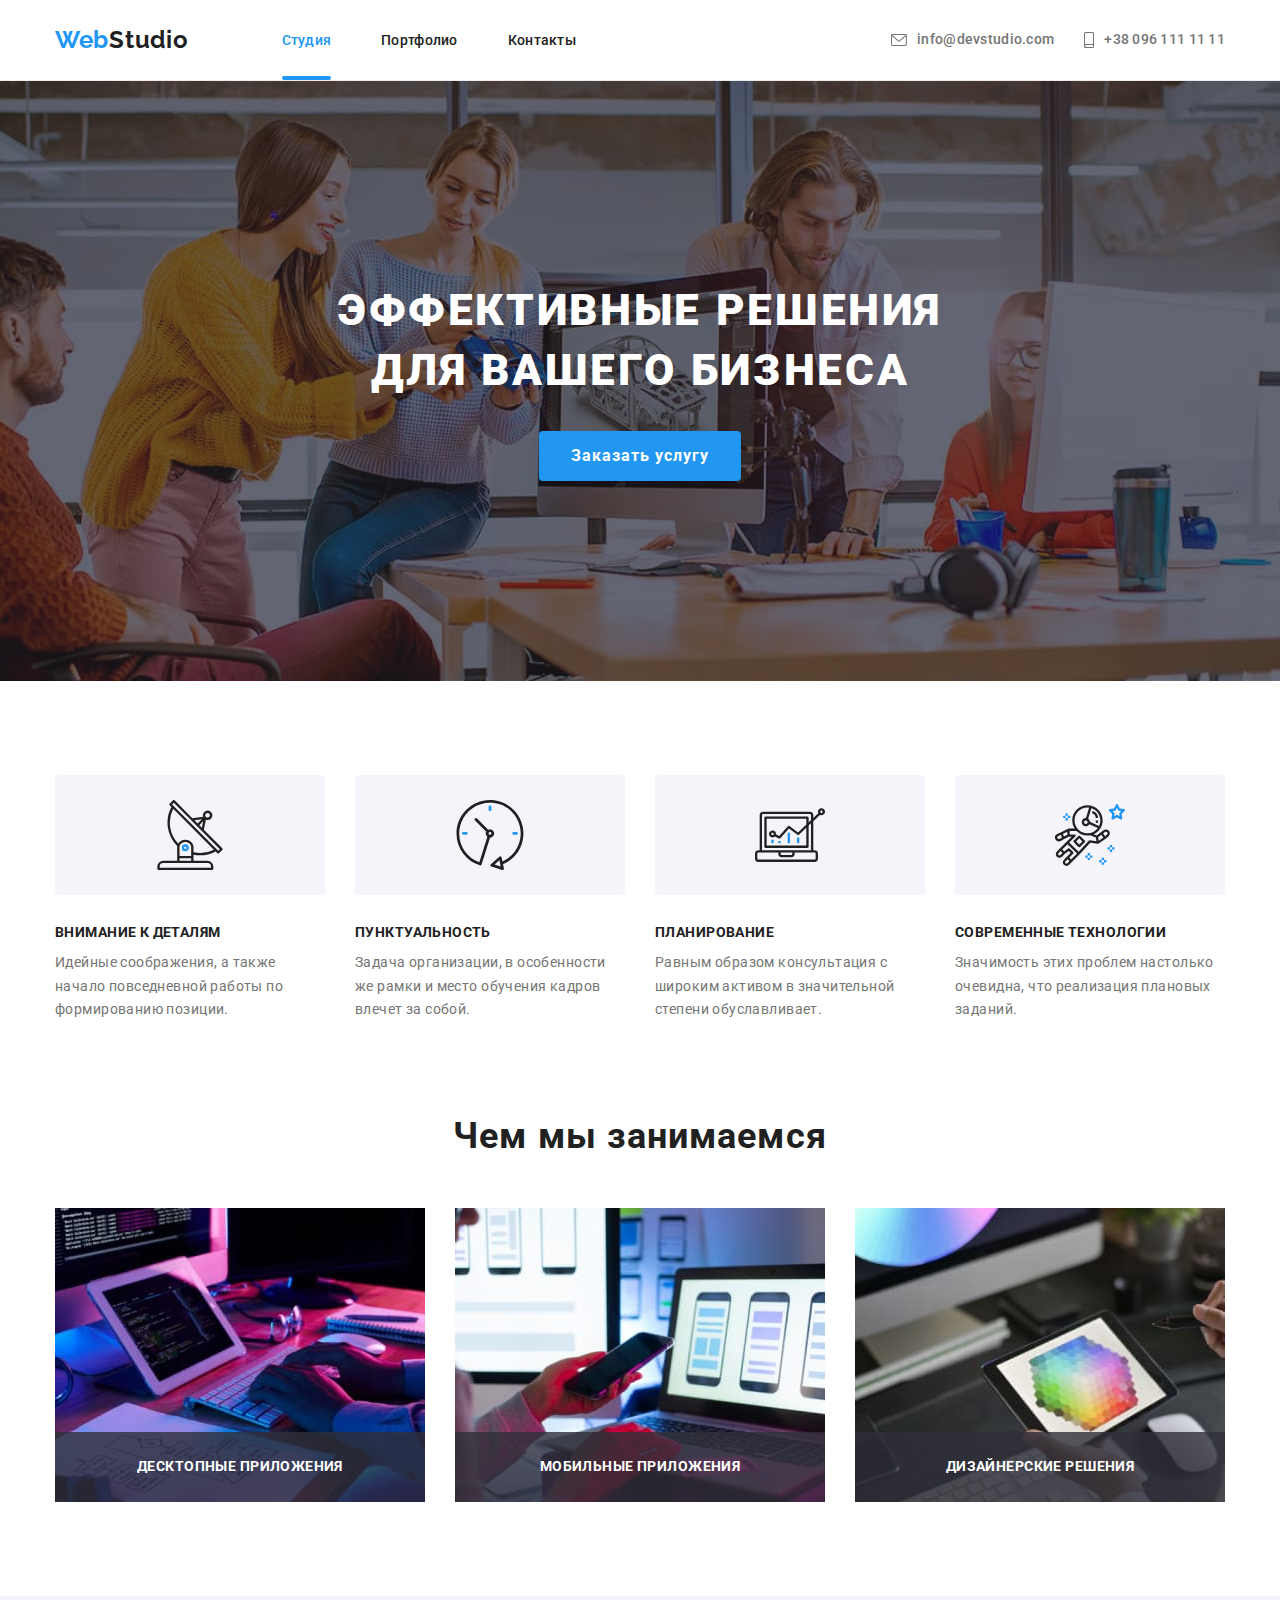
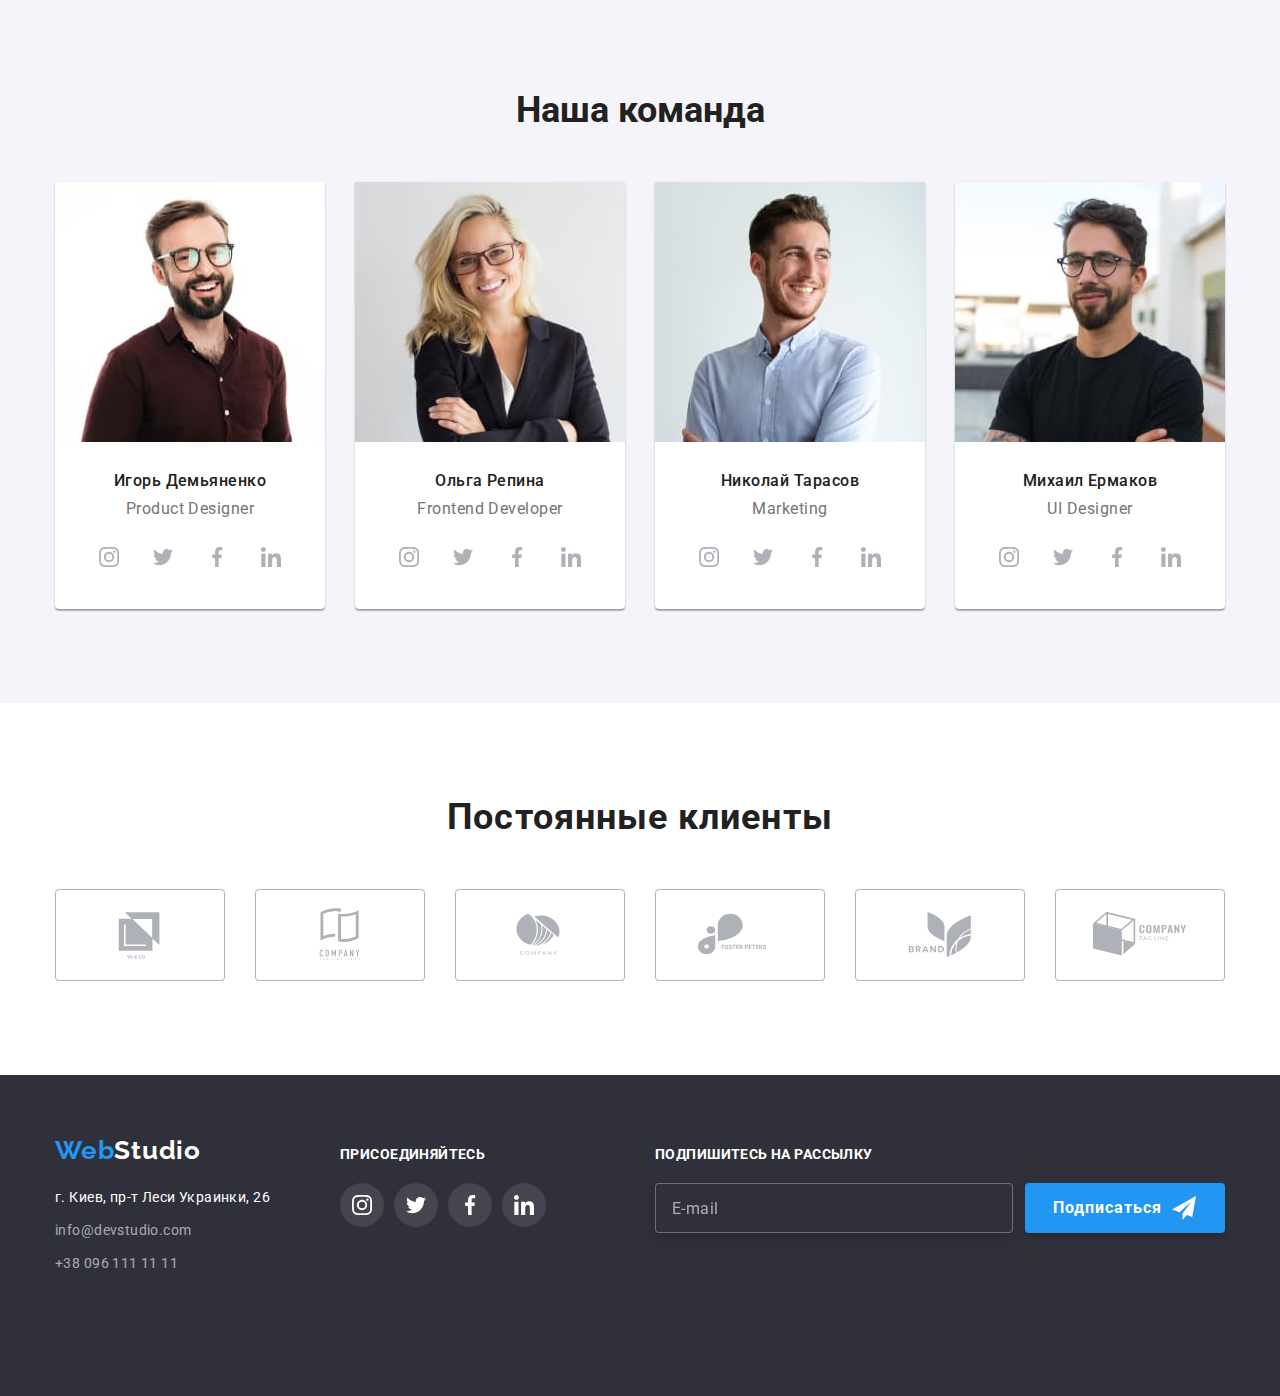
==== commit c5a36b7e: "внес некоторые правки" ====
--- a/index.html
+++ b/index.html
@@ -34,7 +34,7 @@
         
             <ul class="contact">
                 <li class="contact__item"> 
-                    <a class="contact__link" href="mailto:info@devstudio.com">
+                    <a class="contact__link mail" href="mailto:info@devstudio.com">
                         <svg class="contact__svg mail" width="16" height="12">
                         <use href="./images/icons.svg#icon-envelope">
                         </use>
@@ -43,7 +43,7 @@
                     </a>
                 </li>
                 <li class="contact__item"> 
-                    <a class="contact__link" href="tel:+380961111111">
+                    <a class="contact__link phone" href="tel:+380961111111">
                         <svg class="contact__svg phone" width="10" height="16">
                         <use href="./images/icons.svg#icon-smartphone">
                         </use>
@@ -242,7 +242,7 @@
                         srcset="./images/person/person-mobile/mobile-person1.jpg 1x, ./images/person/person-mobile/mobile-person1@2x.jpg 2x"
                         media="(max-width: 767px)" 
                     />
-                    <img src="/" alt="Фото сотрудника 1">
+                    <img class="team-foto" src="/" alt="Фото сотрудника 1">
                     </picture>             
                     <div class="person-card">
                     <h3 class="person-card__name">Игорь Демьяненко</h3>
@@ -294,7 +294,7 @@
                         <source
                             srcset="./images/person/person-mobile/mobile-person2.jpg 1x, ./images/person/person-mobile/mobile-person2@2x.jpg 2x"
                             media="(max-width: 767px)" />
-                        <img src="/" alt="Фото сотрудника 2">
+                        <img class="team-foto" src="/" alt="Фото сотрудника 2">
                     </picture>
                     <div class="person-card">
                     <h3 class="person-card__name">Ольга Репина</h3>
@@ -346,7 +346,7 @@
                         <source
                             srcset="./images/person/person-mobile/mobile-person3.jpg 1x, ./images/person/person-mobile/mobile-person3@2x.jpg 2x"
                             media="(max-width: 767px)" />
-                        <img src="/" alt="Фото сотрудника 3">
+                        <img class="team-foto" src="/" alt="Фото сотрудника 3">
                     </picture>
                     <div class="person-card">
                     <h3 class="person-card__name">Николай Тарасов</h3>
@@ -398,7 +398,7 @@
                         <source
                             srcset="./images/person/person-mobile/mobile-person4.jpg 1x, ./images/person/person-mobile/mobile-person4@2x.jpg 2x"
                             media="(max-width: 767px)" />
-                        <img src="/" alt="Фото сотрудника 4">
+                        <img class="team-foto" src="/" alt="Фото сотрудника 4">
                     </picture>
                     <div class="person-card">
                     <h3 class="person-card__name">Михаил Ермаков</h3>
@@ -636,7 +636,9 @@
 
         <div class="form-field checkbox">
             <input class="checkbox__modal-checkbox visually-hidden" type="checkbox" name="modal-checkbox" id="modal-checkbox">
-        <label class="checkbox__modal-checkbox-text" for="modal-checkbox">Соглашаюсь с рассылкой и принимаю&nbsp;<a class="checkbox__policy-link" href="#">Условия договора</a></label>
+        <label class="checkbox__modal-checkbox-text" for="modal-checkbox">Соглашаюсь с рассылкой и принимаю&nbsp;
+            <a class="checkbox__policy-link" href="#">Условия договора</a>
+        </label>
         </div>  
         <button class="submit-btn text" type="submit">Отправить</button>
        
--- a/css/main.min.css
+++ b/css/main.min.css
@@ -1,2 +1,2 @@
-button{cursor:pointer;border:none;padding:0}img{display:block;max-width:100%;height:auto}body{margin:0;background-color:#fff;color:#212121;font-family:"Roboto", sans-serif}html{box-sizing:border-box}*,*::before,*::after{box-sizing:inherit}p,h1,h2,h3,h4,h5,h6{margin:0}ul{margin:0;padding:0;list-style:none}:root{--accent-bg-color: #2196f3;--main-text-color: #212121;--accent-text-color: #fff;--main-bg-color: #fff;--main-logo-color: #2196f3}.container{padding-left:15px;padding-right:15px}@media screen and (min-width: 480px){.container{width:480px;margin-left:auto;margin-right:auto}}@media screen and (min-width: 768px){.container{width:768px}}@media screen and (min-width: 1200px){.container{width:1200px}}.header-logo{padding-top:16px;padding-bottom:16px;font-family:"Raleway";font-weight:700;font-style:normal;font-size:26px;line-height:1.19;letter-spacing:0.03em;text-decoration:none;color:var(--main-logo-color)}@media screen and (min-width: 768px){.header-logo{padding-top:26px;padding-bottom:26px;margin-right:88px;font-size:24px;line-height:1.16}}@media screen and (min-width: 1200px){.header-logo{margin-right:93px;padding-top:24px;padding-bottom:25px}}.header-logo-color{color:#212121}.footer-logo{display:flex;justify-content:center;margin-bottom:20px;font-family:"Raleway";font-weight:700;font-size:26px;line-height:1.19;letter-spacing:0.03em;color:var(--main-logo-color);text-decoration:none}@media screen and (min-width: 1200px){.footer-logo{justify-content:left}}.footer-logo-color{color:#fff}.hero-container__btn{display:inline-block;padding:10px 32px;min-width:200px;margin-top:30px;background:#2196f3;box-shadow:0px 4px 4px rgba(0,0,0,0.15);border-radius:4px;border:transparent;transition:background-color 250ms cubic-bezier(0.4, 0, 0.2, 1)}.hero-container__btn:hover,.hero-container__btn:focus{background-color:#188ce8}.hero-container__btn.text{font-weight:700;font-size:16px;line-height:1.87;letter-spacing:0.06em;color:#ffffff;text-align:center;align-items:center}.newsletter__subscribe-btn{padding:10px 28px;min-width:200px;height:50px;margin-left:12px;color:#fff;background:#2196f3;box-shadow:0px 4px 4px rgba(0,0,0,0.15);border-radius:4px;border:transparent;transition:background-color 250ms cubic-bezier(0.4, 0, 0.2, 1)}.newsletter__subscribe-btn.text{display:flex;margin:0 auto;font-weight:700;font-size:16px;line-height:1.88;align-items:center;text-align:center;letter-spacing:0.06em;color:#ffffff}.newsletter__subscribe-icon{margin-left:10px}.submit-btn{display:block;margin:0 auto;padding:10px 55px;min-width:200px;color:#ffffff;background:#2196f3;border-radius:4px;border:transparent;transition:background-color 250ms cubic-bezier(0.4, 0, 0.2, 1),box-shadow 250ms cubic-bezier(0.4, 0, 0.2, 1)}.submit-btn.text{font-weight:bold;font-size:16px;line-height:1.87;display:flex;align-items:center;text-align:center;letter-spacing:0.06em;color:#ffffff}.submit-btn:hover,.submit-btn:focus{background-color:#188ce8;box-shadow:0px 1px 3px rgba(0,0,0,0.12),0px 1px 1px rgba(0,0,0,0.14),0px 2px 1px rgba(0,0,0,0.2)}.person-list__social{display:flex;justify-content:center}@media screen and (max-width: 1200px){.person-list__social{padding-bottom:24px}}@media screen and (min-width: 1200px){.person-list__social{padding-bottom:30px}}.social__item+.social__item{margin-left:10px}.social__link{display:flex;justify-content:center;align-items:center;width:44px;height:44px;background:#fff;border-radius:50%;fill:#afb1b8;transition:background-color 250ms cubic-bezier(0.4, 0, 0.2, 1),fill 250ms cubic-bezier(0.4, 0, 0.2, 1)}.social__link:hover{background-color:var(--accent-bg-color);fill:#fff}.social__link:focus{background-color:var(--accent-bg-color);fill:#fff;outline:none}.network-social{display:flex}.list__network-social-item+.list__network-social-item{margin-left:10px}.list__network-social-link{display:flex;justify-content:center;align-items:center;width:44px;height:44px;background:rgba(255,255,255,0.1);border-radius:50%;fill:#fff;transition:background-color 250ms cubic-bezier(0.4, 0, 0.2, 1)}.list__network-social-link:hover{background-color:var(--accent-bg-color);color:currentColor}.list__network-social-link:focus{background-color:var(--accent-bg-color);color:currentColor;outline:none}.backdrop{position:fixed;top:0;width:100vw;height:100vh;background:rgba(0,0,0,0.2);transition:opacity 350ms, visibility 350ms}.backdrop.is-hidden .modal{transform:scale(0.5) rotate(-180deg)}.modal{padding:40px;position:absolute;top:50%;left:50%;transform:translate(-50%, -50%) rotate(0) scale(1);transition:transform 350ms;background:#ffffff;box-shadow:0px 1px 3px rgba(0,0,0,0.12),0px 1px 1px rgba(0,0,0,0.14),0px 2px 1px rgba(0,0,0,0.2);border-radius:4px}@media screen and (max-width: 480px){.modal{width:98%;height:609px}}@media screen and (min-width: 480px) and (max-width: 1199px){.modal{width:450px;min-height:609px}}@media screen and (min-width: 1200px){.modal{width:528px;height:581px}}.close-modal{position:absolute;display:flex;justify-content:center;align-items:center;width:30px;height:30px;border-radius:50%;border:1px solid rgba(0,0,0,0.1);background-color:#fff;top:8px;right:8px;transition:fill 250ms cubic-bezier(0.4, 0, 0.2, 1)}.close-modal:hover,.close-modal:focus{fill:var(--accent-bg-color)}.is-hidden{opacity:0;pointer-events:none;visibility:hidden}.form__modal-title{font-weight:700;font-size:20px;line-height:1.15;text-align:center;letter-spacing:0.03em;color:#212121;margin-bottom:12px}@media screen and (max-width: 1200px){.form__modal-title{line-height:1.5}}.modal-input-wrap{position:relative}.customer__modal-icon{position:absolute;left:12px;top:50%;transform:translateY(-50%)}.form-field{display:flex;width:100%;flex-direction:column;justify-content:center;margin-bottom:10px}.form-field.feedback{margin-bottom:20px}.form-field.feedback.checkbox{margin-bottom:30px}.data__form-label{font-size:12px;line-height:1.16;letter-spacing:0.01em;color:#757575;margin-bottom:4px}.form-field textarea{padding:12px 16px;width:100%;height:120px;resize:none}.customer__form-input{width:100%;height:40px;border:1px solid rgba(33,33,33,0.2);border-radius:4px;padding-left:42px;outline:none;transition:border-color 250ms cubic-bezier(0.4, 0, 0.2, 1)}.customer__form-input:focus{border-color:var(--accent-bg-color)}.customer__form-input:focus+.customer__modal-icon{fill:var(--accent-bg-color)}.customer__form-input.text::placeholder{font-size:14px;line-height:1.14;letter-spacing:0.01em;color:rgba(117,117,117,0.5)}.checkbox__modal-checkbox-text{display:flex;justify-content:center;align-items:center;font-size:14px;line-height:1.71;letter-spacing:0.03em;color:#757575}.checkbox__modal-checkbox-text::before{content:"";width:16px;height:15px;border:2px solid #212121;border-radius:2px;align-items:center;margin-right:7px}.checkbox__modal-checkbox:checked+.checkbox__modal-checkbox-text::before{background-image:url(../images/icon-check.svg);border:none}.checkbox__modal-checkbox:focus+.checkbox__modal-checkbox-text::before{border-color:#2196f3}.checkbox__modal-checkbox-text .checkbox__policy-link{color:#2196f3;text-decoration:underline}@media screen and (max-width: 1200px){.checkbox__modal-checkbox-text{font-size:12px;line-height:1.16}}.navigation{display:none}.contact{display:none}.header{position:relative;width:100%;border-bottom:1px solid #ECECEC}.header__container{display:flex;justify-content:space-between;align-items:center}.mobile-menu-btn{background-color:transparent;border:none;padding:0;line-height:0}.mobile-menu-btn{fill:var(--main-text-color);transition:fill 250ms cubic-bezier(0.4, 0, 0.2, 1)}.mobile-menu-btn:hover,.mobile-menu-btn:focus{fill:var(--accent-bg-color)}.mobile-menu__close-btn{position:absolute;top:10px;right:15px;background-color:transparent;border:none;padding:0;line-height:0;fill:var(--main-text-color);transition:fill 250ms cubic-bezier(0.4, 0, 0.2, 1)}.mobile-menu__close-btn:hover,.mobile-menu__close-btn:focus{fill:var(--accent-bg-color)}.mobile-menu__container{position:relative;padding-top:48px;padding-bottom:48px;background:#FFFFFF;box-shadow:0px 4px 8px rgba(0,0,0,0.04),0px 2px 4px rgba(0,0,0,0.08),0px 1px 3px rgba(0,0,0,0.16)}.mobile-menu{position:absolute;width:100vw;height:100vh;z-index:1;top:0;left:0;overflow:auto;opacity:0;visibility:hidden;pointer-events:none;transition:opacity 250ms cubic-bezier(0.4, 0, 0.2, 1),visibility 250ms cubic-bezier(0.4, 0, 0.2, 1)}.mobile-menu.is-open{opacity:1;visibility:visible;pointer-events:auto}.mobile-nav-list{margin-bottom:302px}.mobile-nav-list__item:not(:last-child){margin-bottom:32px}.mobile-nav-list__btn{text-decoration:none;font-weight:500;font-size:40px;line-height:1.17;letter-spacing:0.02em;color:var(--main-text-color);transition:color 250ms cubic-bezier(0.4, 0, 0.2, 1)}.mobile-nav-list__btn:hover,.mobile-nav-list__btn:focus{color:var(--accent-bg-color)}.mobile-nav-list__btn.current{color:var(--accent-bg-color)}.mobile-contact__item{display:flex}.mobile-contact-phone__link{font-weight:500;font-size:34px;line-height:1.17;letter-spacing:0.02em;text-decoration:none;color:var(--accent-bg-color);margin-bottom:32px}.mobile-social__link{text-decoration:none;font-weight:500;font-size:18px;line-height:1.22;letter-spacing:0.02em;padding:0 10px 0 0;color:#2196F3}.mobile-contact-mail__link{font-weight:500;font-size:24px;line-height:1.16;letter-spacing:0.02em;text-decoration:none;color:#757575;margin-bottom:64px}.mobile-social{display:flex}.mobile-social__item:not(:last-child){border-right:1px solid rgba(33,33,33,0.2)}.mobile-social__item:not(:first-child){padding-left:10px}@media screen and (max-width: 385px){.mobile-nav-list__btn{font-size:25px}.mobile-contact-phone__link{font-size:25px}.mobile-contact-mail__link{font-size:20px}.mobile-social__link{font-size:14px}}@media screen and (min-width: 768px){.navigation{display:flex;align-items:center}.contact{display:block;margin-left:auto}.mobile-menu-btn{display:none}}.nav-list{display:flex;align-items:center;font-weight:500;font-size:14px;line-height:1, 14;letter-spacing:0.02em;list-style:none}.nav-list__btn{position:relative;display:block;text-decoration:none;color:var(--main-text-color);padding:32px 0;transition:color 250ms cubic-bezier(0.4, 0, 0.2, 1)}.nav-list__btn:hover,.nav-list__btn:focus{color:#2196f3;outline:none}.nav-list__btn.current{color:var(--accent-bg-color)}.nav-list>.nav-list__item:not(:last-child){margin-right:50px}.nav-list__btn.current:after{position:absolute;content:"";display:block;width:100%;height:4px;background-color:var(--accent-bg-color);border-radius:2px;bottom:0}.contact__item{display:flex;align-items:center}.contact__item:nth-child(1){margin-bottom:10px}.contact__link{font-weight:500;font-size:12px;line-height:1.16;letter-spacing:0.02em;color:#757575;text-decoration:none;display:flex;align-items:center;transition:color 250ms cubic-bezier(0.4, 0, 0.2, 1)}.contact__link:hover,.contact__link:focus{color:var(--accent-bg-color);outline:none}.contact__svg{margin-right:8px;fill:currentColor}@media screen and (min-width: 1200px){.navigation{display:block}.contact{display:flex;margin-left:auto}.mobile-menu-btn{display:none}.contact__item:nth-child(1){margin-bottom:0;margin-right:30px}.contact__link{font-size:14px;line-height:1.14}.contact__svg{margin-right:10px}}@media screen and (max-width: 1199px){.contact__svg.mail{width:14px;height:10px}.contact__svg.phone{width:10px;height:14px}}.hero{max-width:1600px;margin-left:auto;margin-right:auto;text-align:center;padding-top:200px;padding-bottom:200px;background-color:#2f303a;background-repeat:no-repeat;background-position:center;background-size:cover}@media screen and (max-width: 767px){.hero{width:100%;height:400px;background-image:linear-gradient(rgba(47,48,58,0.4), rgba(47,48,58,0.4)),url(../images/hero/hero-mobile.jpg);padding-top:121px;padding-bottom:115px}}@media screen and (max-width: 767px) and (min-device-pixel-ratio: 2), screen and (max-width: 767px) and (min-resolution: 192dpi), screen and (max-width: 767px) and (min-resolution: 2dppx){.hero{background-image:linear-gradient(rgba(47,48,58,0.4), rgba(47,48,58,0.4)),url(../images/hero/hero-mobile@2x.jpg)}}@media screen and (min-width: 768px) and (max-width: 1199px){.hero{width:100%;background-image:linear-gradient(rgba(47,48,58,0.4), rgba(47,48,58,0.4)),url(../images/hero/hero-tablet.jpg);padding-top:118px;padding-bottom:118px}}@media screen and (min-width: 768px) and (max-width: 1199px) and (min-device-pixel-ratio: 2), screen and (min-width: 768px) and (max-width: 1199px) and (min-resolution: 192dpi), screen and (min-width: 768px) and (max-width: 1199px) and (min-resolution: 2dppx){.hero{background-image:linear-gradient(rgba(47,48,58,0.4), rgba(47,48,58,0.4)),url(../images/hero/hero-tablet@2x.jpg)}}@media screen and (min-width: 1200px){.hero{width:100%;background-image:linear-gradient(rgba(47,48,58,0.4), rgba(47,48,58,0.4)),url(../images/hero/hero-desktop.jpg)}}@media screen and (min-width: 1200px) and (min-device-pixel-ratio: 2), screen and (min-width: 1200px) and (min-resolution: 192dpi), screen and (min-width: 1200px) and (min-resolution: 2dppx){.hero{background-image:linear-gradient(rgba(47,48,58,0.4), rgba(47,48,58,0.4)),url(../images/hero/hero-desktop@2x.jpg)}}@media screen and (min-width: 1200px){.hero-container__text{width:696px;margin-left:auto;margin-right:auto;font-weight:900;font-size:44px;line-height:1.36;text-align:center;letter-spacing:0.06em;text-transform:uppercase;color:#ffffff}}@media screen and (max-width: 1200px){.hero-container__text{width:360px;margin-left:auto;margin-right:auto;font-weight:900;font-size:26px;line-height:1.62;text-align:center;letter-spacing:0.06em;text-transform:uppercase;color:#FFFFFF}}@media screen and (max-width: 480px){.hero-container__text{width:100%}}.features li h3{list-style:none;text-transform:uppercase}.features{padding-top:60px;padding-bottom:60px}.features-title{margin-top:30px;margin-bottom:10px}.features p{font-size:14px;line-height:1.71;letter-spacing:0.03em;text-align:left;color:#757575}.features-icon{justify-content:center;align-items:center;background:#f5f4fa;border-radius:4px;margin-bottom:30px}@media screen and (max-width: 768px){.features__container{text-align:center}.features-list:not(:last-child){margin-bottom:30px}.features-title{font-weight:700;font-size:14px;line-height:1.14;letter-spacing:0.03em;color:#212121}.features-icon{width:100%;height:120px;display:flex}}@media screen and (min-width: 768px) and (max-width: 1199px){.features__container{display:flex;flex-wrap:wrap;margin-left:-30px;margin-top:-30px}.features-list{width:354px;height:251px;flex-basis:calc(100% / 2 - 30px);margin-left:30px;margin-top:30px}.features-icon{height:120px;display:flex}}@media screen and (min-width: 1200px){.features{padding-top:94px;padding-bottom:94px}.features__container{display:flex}.features-list+.features-list{margin-left:30px}.features-icon{width:270px;height:120px;display:flex}}@media screen and (max-width: 1199px){.works{display:none}}@media screen and (min-width: 1200px){.works{padding-top:94px;padding-bottom:94px}.works__title{margin-bottom:50px;font-weight:700;font-size:36px;line-height:1, 16;text-align:center;letter-spacing:0.03em;color:var(--main-text-color)}.works-list{list-style:none;display:flex}.works-category{position:absolute;display:flex;align-items:center;justify-content:center;left:0;bottom:0;width:100%;height:70px;font-weight:bold;font-size:14px;line-height:1.14;letter-spacing:0.03em;text-transform:uppercase;color:#fff;background:rgba(47,48,58,0.8)}.works-list__works-img{position:relative}.works-list__works-img:not(:last-child){margin-right:30px}}.team{background:#f5f4fa;text-align:center}.person-card__name{font-family:inherit;font-weight:500;font-size:16px;line-height:1.18;text-align:center;letter-spacing:0.03em;color:var(--main-text-color)}.person-card__profession{font-size:16px;line-height:1.18;text-align:center;letter-spacing:0.03em;color:#757575;margin-bottom:16px}.team__img{background:#fff;box-shadow:0px 1px 3px rgba(0,0,0,0.12),0px 1px 1px rgba(0,0,0,0.14),0px 2px 1px rgba(0,0,0,0.2);border-radius:0px 0px 4px 4px}@media screen and (max-width: 1200px){.team{padding-top:60px;padding-bottom:60px;background:#f5f4fa}.team__title{font-weight:700;font-size:28px;line-height:1.18;letter-spacing:0.03em;color:var(--main-text-color);margin-bottom:30px}}@media screen and (max-width: 768px){.team__img:not(:last-child){margin-bottom:30px}}.person-card{text-align:center;margin-top:30px}.person-card__profession{font-size:16px;line-height:1.18;text-align:center;letter-spacing:0.03em;color:#757575;margin-top:10px;margin-bottom:16px}@media screen and (min-width: 768px) and (max-width: 1199px){.team__person{display:flex;flex-wrap:wrap;justify-content:center;margin-left:-30px;margin-top:-30px}.team__img{flex-basis:calc(100% / 2 - 30px);margin-left:30px;margin-top:30px}}@media screen and (min-width: 1200px){.team{padding-top:94px;padding-bottom:94px}.team__title{margin-bottom:50px}.team__person{display:flex;flex-wrap:nowrap}.team__img:not(:last-child){margin-right:30px}}.clients{padding-top:94px;padding-bottom:94px}.clients__title{font-weight:700;font-size:36px;line-height:1.16;text-align:center;letter-spacing:0.03em;color:#212121;margin-bottom:50px}.clients-list{display:flex;justify-content:center;align-items:center}@media screen and (max-width: 768px){.clients{padding-top:60px;padding-bottom:60px}.clients__title{font-size:28px;line-height:1.18;margin-bottom:30px}.clients-list{flex-wrap:wrap;margin-left:-30px;margin-top:-30px}.clients .clients-list__item{flex-basis:calc(100% / 2 - 30px);margin-left:30px;margin-top:30px}.clients .clients-list__icon{width:210px;height:92px}}@media screen and (min-width: 768px) and (max-width: 1199px){.clients{padding-top:60px;padding-bottom:60px}.clients__title{font-size:28px;line-height:1.18;margin-bottom:30px}.clients-list{flex-wrap:wrap;margin-left:-30px;margin-top:-30px}.clients .clients-list__item{flex-basis:calc(100% / 3 - 30px);margin-left:30px;margin-top:30px}.clients .clients-list__icon{width:226px;height:92px}}@media screen and (min-width: 1200px){.clients-list__item:not(:last-child){margin-right:30px}}.clients-list__icon{width:170px;height:92px;border:1px solid #afb1b8;border-radius:4px;display:flex;justify-content:center;align-items:center;fill:#afb1b8;transition:fill 250ms cubic-bezier(0.4, 0, 0.2, 1),border-color 250ms cubic-bezier(0.4, 0, 0.2, 1)}.clients-list__icon:hover,.clients-list__icon:focus{fill:var(--accent-bg-color);border-color:var(--accent-bg-color);outline:none}.samples-section{padding-top:94px;padding-bottom:94px}.visually-hidden{position:absolute;clip:rect(0 0 0 0)}.filter-list{display:flex}.filter-list__filter-item:not(:last-child){margin-right:8px}.filter-list__filter-btn{font-family:inherit;font-weight:500;font-size:16px;line-height:1.62;text-align:center;letter-spacing:0.03em;color:var(--main-text-color);background:#f5f4fa;border:1px;border-radius:4px;padding:6px 22px;min-width:73px;transition:box-shadow 250ms cubic-bezier(0.4, 0, 0.2, 1),color 250ms cubic-bezier(0.4, 0, 0.2, 1),background-color 250ms cubic-bezier(0.4, 0, 0.2, 1)}.filter-list__filter-btn:hover{background-color:var(--accent-bg-color);color:var(--accent-text-color);border-radius:4px;border:transparent;box-shadow:0px 3px 1px rgba(0,0,0,0.1),0px 1px 2px rgba(0,0,0,0.08),0px 2px 2px rgba(0,0,0,0.12)}.filter-list__filter-btn:focus{background-color:var(--accent-bg-color);color:var(--accent-text-color);box-shadow:0px 3px 1px rgba(0,0,0,0.1),0px 1px 2px rgba(0,0,0,0.08),0px 2px 2px rgba(0,0,0,0.12);outline:none}@media screen and (max-width: 1199px){.section.samples-section{padding:60px 15px}}@media screen and (max-width: 768px){.filter-list{flex-wrap:wrap;margin-bottom:25px}.filter-list__filter-item{margin-bottom:15px}}@media screen and (min-width: 768px){.filter-list{justify-content:center}}@media screen and (min-width: 768px) and (max-width: 1200px){.filter-list{margin-bottom:30px}.filter-list__filter-item{margin-bottom:0}}@media screen and (min-width: 1199px){.filter-list{margin-bottom:50px}}@media screen and (max-width: 767px){.sample-item{display:block}.sample-icon:not(:last-child){margin-bottom:30px}}@media screen and (min-width: 768px) and (max-width: 1199px){.sample-item{display:flex;flex-wrap:wrap;justify-content:center;margin-left:-30px;margin-top:-30px}.sample-icon{height:100%;flex-basis:calc(100% / 2 - 30px);margin-left:30px;margin-top:30px}}@media screen and (min-width: 1200px){.sample-item{display:flex;flex-wrap:wrap;justify-content:center;margin-left:-30px;margin-top:-30px}.sample-icon{flex-basis:calc(100% / 3 - 30px);margin-left:30px;margin-top:30px}}.describe__sample-title{font-weight:700;font-size:18px;line-height:2;letter-spacing:0.06em;text-align:left;color:#212121;margin-bottom:4px}.describe__sample-text{font-size:16px;line-height:1.88;letter-spacing:0.03em;color:#757575;text-align:left}.sample-content{padding:20px 24px;border-bottom:1px solid #eeeeee;border-right:1px solid #eeeeee;border-left:1px solid #eeeeee}.example__sample-link{display:block;text-decoration:none;transition:box-shadow 250ms cubic-bezier(0.4, 0, 0.2, 1)}.example__sample-link:hover,.example__sample-link:focus{box-shadow:0px 1px 1px rgba(0,0,0,0.12),0px 4px 4px rgba(0,0,0,0.06),1px 4px 6px rgba(0,0,0,0.16);outline:none}.example__sample-link:hover .thumb-overlay,.example__sample-link:focus .thumb-overlay{transform:translateY(0);box-shadow:0px 1px 1px rgba(0,0,0,0.12),0px 4px 4px rgba(0,0,0,0.06),1px 4px 6px rgba(0,0,0,0.16)}.thumb{position:relative;overflow:hidden}.thumb-overlay{position:absolute;width:100%;height:100%;top:0;left:0;background:rgba(33,150,243,0.9);transform:translateY(101%);transition:transform 250ms cubic-bezier(0.4, 0, 0.2, 1)}.article-text{font-size:18px;line-height:1.56;text-align:left;letter-spacing:0.03em;color:#ffffff}@media screen and (max-width: 768px){.article-text{padding:77px 24px}}@media screen and (min-width: 768px) and (max-width: 1200px){.article-text{padding-top:49px;padding-bottom:77px;padding-left:24px;padding-right:24px}}@media screen and (min-width: 1200px){.article-text{padding:63px 24px}}.footer{background-color:#2f303a;padding-top:60px;padding-bottom:60px;padding-left:15px;padding-right:15px}@media screen and (max-width: 768px){.footer{padding-left:0;padding-right:0}}.footer-container{display:block;text-align:center}@media screen and (min-width: 1200px){.footer-container{display:flex;text-align:left}}@media screen and (max-width: 1200px){.contact-address{margin-bottom:60px}}.contacts__footer-address{font-style:normal;font-weight:normal;font-size:14px;line-height:1.71;letter-spacing:0.03em;color:#ffffff;text-decoration:none}.footer-item>.contacts__contact-list:not(:last-child){margin-bottom:9px}@media screen and (max-width: 1200px){.footer-item>.contacts__contact-list:not(:last-child){margin-bottom:8px}}.contacts__footer-contact{font-style:normal;font-size:14px;line-height:1.71;letter-spacing:0.03em;color:rgba(255,255,255,0.6);text-decoration:none}@media screen and (max-width: 768px){.join-us{margin-bottom:60px}}@media screen and (min-width: 768px){.join-us{margin-left:165px;margin-bottom:0}}@media screen and (min-width: 1200px){.join-us{margin-left:70px}}.join-us__title{font-weight:bold;font-size:14px;line-height:1.14;letter-spacing:0.03em;text-transform:uppercase;color:#fff;margin-bottom:20px}@media screen and (min-width: 768px){.join-us{display:block}.footer__mobile{display:flex;justify-content:center}}.network-social{display:flex;justify-content:center}@media screen and (min-width: 1200px){.subscribe{margin-left:93px}}.subscribe-title{margin-bottom:20px;font-weight:700;font-size:14px;line-height:1.14;letter-spacing:0.03em;text-transform:uppercase;color:#ffffff}.newsletter__subscribe-input{padding-left:16px;width:100%;height:50px;margin-bottom:20px;border:1px solid rgba(255,255,255,0.3);background:#2f303a;filter:drop-shadow(0px 4px 4px rgba(0,0,0,0.15));border-radius:4px;outline:none;color:#fff;transition:border-color 250ms cubic-bezier(0.4, 0, 0.2, 1)}.newsletter__subscribe-input:focus{border-color:var(--accent-bg-color)}@media screen and (min-width: 768px) and (max-width: 1200px){.newsletter__subscribe-input{width:450px;margin-right:0}}@media screen and (min-width: 1200px){.subscribe-wrap.newsletter{display:flex}.newsletter__subscribe-input{width:358px;margin-right:12px;margin-bottom:0}}::placeholder{font-size:16px;line-height:1.25;display:flex;align-items:center;letter-spacing:0.03em;color:rgba(255,255,255,0.6)}
+button{cursor:pointer;border:none;padding:0}img{display:block;max-width:100%;height:auto}body{margin:0;background-color:#fff;color:#212121;font-family:"Roboto", sans-serif}html{box-sizing:border-box}*,*::before,*::after{box-sizing:inherit}p,h1,h2,h3,h4,h5,h6{margin:0}ul{margin:0;padding:0;list-style:none}:root{--accent-bg-color: #2196f3;--main-text-color: #212121;--accent-text-color: #fff;--main-bg-color: #fff;--main-logo-color: #2196f3}.container{padding-left:15px;padding-right:15px}@media screen and (min-width: 480px){.container{width:480px;margin-left:auto;margin-right:auto}}@media screen and (min-width: 768px){.container{width:768px}}@media screen and (min-width: 1200px){.container{width:1200px}}.header-logo{padding-top:16px;padding-bottom:16px;font-family:"Raleway";font-weight:700;font-style:normal;font-size:26px;line-height:1.19;letter-spacing:0.03em;text-decoration:none;color:var(--main-logo-color)}@media screen and (min-width: 768px){.header-logo{padding-top:26px;padding-bottom:26px;margin-right:88px;font-size:24px;line-height:1.16}}@media screen and (min-width: 1200px){.header-logo{margin-right:93px;padding-top:24px;padding-bottom:25px}}.header-logo-color{color:#212121}.footer-logo{display:flex;justify-content:center;margin-bottom:20px;font-family:"Raleway";font-weight:700;font-size:26px;line-height:1.19;letter-spacing:0.03em;color:var(--main-logo-color);text-decoration:none}@media screen and (min-width: 1200px){.footer-logo{justify-content:left}}.footer-logo-color{color:#fff}.hero-container__btn{display:inline-block;padding:10px 32px;min-width:200px;margin-top:30px;background:#2196f3;box-shadow:0px 4px 4px rgba(0,0,0,0.15);border-radius:4px;border:transparent;transition:background-color 250ms cubic-bezier(0.4, 0, 0.2, 1)}.hero-container__btn:hover,.hero-container__btn:focus{background-color:#188ce8}.hero-container__btn.text{font-weight:700;font-size:16px;line-height:1.87;letter-spacing:0.06em;color:#ffffff;text-align:center;align-items:center}.newsletter__subscribe-btn{padding:10px 28px;min-width:200px;height:50px;margin-left:12px;color:#fff;background:#2196f3;box-shadow:0px 4px 4px rgba(0,0,0,0.15);border-radius:4px;border:transparent;transition:background-color 250ms cubic-bezier(0.4, 0, 0.2, 1)}.newsletter__subscribe-btn.text{display:flex;margin:0 auto;font-weight:700;font-size:16px;line-height:1.88;align-items:center;text-align:center;letter-spacing:0.06em;color:#ffffff}.newsletter__subscribe-icon{margin-left:10px}.submit-btn{display:block;margin:0 auto;padding:10px 55px;min-width:200px;color:#ffffff;background:#2196f3;border-radius:4px;border:transparent;transition:background-color 250ms cubic-bezier(0.4, 0, 0.2, 1),box-shadow 250ms cubic-bezier(0.4, 0, 0.2, 1)}.submit-btn.text{font-weight:bold;font-size:16px;line-height:1.87;display:flex;align-items:center;text-align:center;letter-spacing:0.06em;color:#ffffff}.submit-btn:hover,.submit-btn:focus{background-color:#188ce8;box-shadow:0px 1px 3px rgba(0,0,0,0.12),0px 1px 1px rgba(0,0,0,0.14),0px 2px 1px rgba(0,0,0,0.2)}.person-list__social{display:flex;justify-content:center}@media screen and (max-width: 1200px){.person-list__social{padding-bottom:24px}}@media screen and (min-width: 1200px){.person-list__social{padding-bottom:30px}}.social__item+.social__item{margin-left:10px}.social__link{display:flex;justify-content:center;align-items:center;width:44px;height:44px;background:#fff;border-radius:50%;fill:#afb1b8;transition:background-color 250ms cubic-bezier(0.4, 0, 0.2, 1),fill 250ms cubic-bezier(0.4, 0, 0.2, 1)}.social__link:hover{background-color:var(--accent-bg-color);fill:#fff}.social__link:focus{background-color:var(--accent-bg-color);fill:#fff;outline:none}.network-social{display:flex}.list__network-social-item+.list__network-social-item{margin-left:10px}.list__network-social-link{display:flex;justify-content:center;align-items:center;width:44px;height:44px;background:rgba(255,255,255,0.1);border-radius:50%;fill:#fff;transition:background-color 250ms cubic-bezier(0.4, 0, 0.2, 1)}.list__network-social-link:hover{background-color:var(--accent-bg-color);color:currentColor}.list__network-social-link:focus{background-color:var(--accent-bg-color);color:currentColor;outline:none}.backdrop{position:fixed;top:0;width:100vw;height:100vh;background:rgba(0,0,0,0.2);transition:opacity 350ms, visibility 350ms}.backdrop.is-hidden .modal{transform:scale(0.5) rotate(-180deg)}.modal{padding:40px;position:absolute;top:50%;left:50%;transform:translate(-50%, -50%) rotate(0) scale(1);transition:transform 350ms;background:#ffffff;box-shadow:0px 1px 3px rgba(0,0,0,0.12),0px 1px 1px rgba(0,0,0,0.14),0px 2px 1px rgba(0,0,0,0.2);border-radius:4px}@media screen and (max-width: 480px){.modal{width:98%;height:609px}}@media screen and (min-width: 480px) and (max-width: 1199px){.modal{width:450px;min-height:609px}}@media screen and (min-width: 1200px){.modal{width:528px;height:581px}}.close-modal{position:absolute;display:flex;justify-content:center;align-items:center;width:30px;height:30px;border-radius:50%;border:1px solid rgba(0,0,0,0.1);background-color:#fff;top:8px;right:8px;transition:fill 250ms cubic-bezier(0.4, 0, 0.2, 1)}.close-modal:hover,.close-modal:focus{fill:var(--accent-bg-color)}.is-hidden{opacity:0;pointer-events:none;visibility:hidden}.form__modal-title{font-weight:700;font-size:20px;line-height:1.15;text-align:center;letter-spacing:0.03em;color:#212121;margin-bottom:12px}.form-field.checkbox{margin-bottom:30px}@media screen and (max-width: 1200px){.form__modal-title{line-height:1.5}}.modal-input-wrap{position:relative}.customer__modal-icon{position:absolute;left:12px;top:50%;transform:translateY(-50%)}.form-field{display:flex;width:100%;flex-direction:column;justify-content:center;margin-bottom:10px}.form-field.feedback{margin-bottom:20px}.form-field.feedback.checkbox{margin-bottom:30px}.data__form-label{font-size:12px;line-height:1.16;letter-spacing:0.01em;color:#757575;margin-bottom:4px}.form-field textarea{padding:12px 16px;width:100%;height:120px;resize:none}.customer__form-input{width:100%;height:40px;border:1px solid rgba(33,33,33,0.2);border-radius:4px;padding-left:42px;outline:none;transition:border-color 250ms cubic-bezier(0.4, 0, 0.2, 1)}.customer__form-input:focus{border-color:var(--accent-bg-color)}.customer__form-input:focus+.customer__modal-icon{fill:var(--accent-bg-color)}.customer__form-input.text::placeholder{font-size:14px;line-height:1.14;letter-spacing:0.01em;color:rgba(117,117,117,0.5)}.checkbox__modal-checkbox-text{display:flex;justify-content:center;align-items:center;font-size:14px;line-height:1.71;letter-spacing:0.03em;color:#757575}.checkbox__modal-checkbox-text::before{content:"";width:16px;height:15px;border:2px solid #212121;border-radius:2px;align-items:center;margin-right:7px}.checkbox__modal-checkbox:checked+.checkbox__modal-checkbox-text::before{background-image:url(../images/icon-check.svg);border:none}.checkbox__modal-checkbox:focus+.checkbox__modal-checkbox-text::before{border-color:#2196f3}.checkbox__modal-checkbox-text .checkbox__policy-link{color:#2196f3;text-decoration:underline}@media screen and (max-width: 1200px){.checkbox__modal-checkbox-text{font-size:12px;line-height:1.16}}@media screen and (max-width: 480px){.checkbox__modal-checkbox-text{display:inline-block;text-align:center;line-height:1.4}.checkbox__modal-checkbox-text::before{display:inline-block;vertical-align:top}}.navigation{display:none}.contact{display:none}.header{position:relative;width:100%;border-bottom:1px solid #ECECEC}.header__container{display:flex;justify-content:space-between;align-items:center}.mobile-menu-btn{background-color:transparent;border:none;padding:0;line-height:0}.mobile-menu-btn{fill:var(--main-text-color);transition:fill 250ms cubic-bezier(0.4, 0, 0.2, 1)}.mobile-menu-btn:hover,.mobile-menu-btn:focus{fill:var(--accent-bg-color)}.mobile-menu__close-btn{position:absolute;top:10px;right:15px;background-color:transparent;border:none;padding:0;line-height:0;fill:var(--main-text-color);transition:fill 250ms cubic-bezier(0.4, 0, 0.2, 1)}.mobile-menu__close-btn:hover,.mobile-menu__close-btn:focus{fill:var(--accent-bg-color)}.mobile-menu__container{display:flex;flex-direction:column;justify-content:space-between;position:relative;width:100vw;height:100vh;padding-top:48px;padding-bottom:48px;background:#FFFFFF;box-shadow:0px 4px 8px rgba(0,0,0,0.04),0px 2px 4px rgba(0,0,0,0.08),0px 1px 3px rgba(0,0,0,0.16)}.mobile-menu{position:fixed;top:0;left:0;z-index:1;margin:0 auto;overflow:auto;opacity:0;visibility:hidden;pointer-events:none;transition:opacity 250ms cubic-bezier(0.4, 0, 0.2, 1),visibility 250ms cubic-bezier(0.4, 0, 0.2, 1)}.mobile-menu.is-open{opacity:1;visibility:visible;pointer-events:auto}@media screen and (min-width: 767.98px){.mobile-menu{display:none}}.mobile-nav-list__item:not(:last-child){margin-bottom:32px}.mobile-nav-list__btn{text-decoration:none;font-weight:500;font-size:40px;line-height:1.17;letter-spacing:0.02em;color:var(--main-text-color);transition:color 250ms cubic-bezier(0.4, 0, 0.2, 1)}.mobile-nav-list__btn:hover,.mobile-nav-list__btn:focus{color:var(--accent-bg-color)}.mobile-nav-list__btn.current{color:var(--accent-bg-color)}.mobile-contact__item{display:flex}.mobile-contact-phone__link{font-weight:500;font-size:34px;line-height:1.17;letter-spacing:0.02em;text-decoration:none;color:var(--accent-bg-color);margin-bottom:32px}.mobile-social__link{text-decoration:none;font-weight:500;font-size:18px;line-height:1.22;letter-spacing:0.02em;padding:0 10px 0 0;color:#2196F3}.mobile-contact-mail__link{font-weight:500;font-size:24px;line-height:1.16;letter-spacing:0.02em;text-decoration:none;color:#757575;margin-bottom:64px}.mobile-social{display:flex;flex-wrap:wrap}.mobile-social__item:not(:last-child){border-right:1px solid rgba(33,33,33,0.2)}.mobile-social__item:not(:first-child){padding-left:10px}@media screen and (min-width: 767.98px){.navigation{display:flex;align-items:center}.contact{display:block;margin-left:auto}.mobile-menu-btn{display:none}}.nav-list{display:flex;align-items:center;font-weight:500;font-size:14px;line-height:1, 14;letter-spacing:0.02em;list-style:none}.nav-list__btn{position:relative;display:block;text-decoration:none;color:var(--main-text-color);padding:32px 0;transition:color 250ms cubic-bezier(0.4, 0, 0.2, 1)}.nav-list__btn:hover,.nav-list__btn:focus{color:#2196f3}.nav-list__btn.current{color:var(--accent-bg-color)}.nav-list>.nav-list__item:not(:last-child){margin-right:50px}.nav-list__btn.current:after{position:absolute;content:"";display:block;width:100%;height:4px;background-color:var(--accent-bg-color);border-radius:2px;bottom:0}.contact__item{display:flex;align-items:center}.contact__item:nth-child(1){margin-bottom:10px}.contact__link{font-weight:500;font-size:12px;line-height:1.16;letter-spacing:0.02em;color:#757575;text-decoration:none;display:flex;align-items:center;transition:color 250ms cubic-bezier(0.4, 0, 0.2, 1)}.contact__link:hover,.contact__link:focus{color:var(--accent-bg-color)}.contact__svg{margin-right:8px;fill:currentColor}@media screen and (min-width: 1199.98px){.navigation{display:block}.contact{display:flex;margin-left:auto}.mobile-menu-btn{display:none}.contact__item:nth-child(1){margin-bottom:0;margin-right:30px}.contact__link{font-size:14px;line-height:1.14}.contact__svg{margin-right:10px}}@media screen and (max-width: 1199px){.contact__svg.mail{width:14px;height:10px}.contact__svg.phone{width:10px;height:14px}}.hero{max-width:1600px;margin-left:auto;margin-right:auto;text-align:center;padding-top:200px;padding-bottom:200px;background-color:#2f303a;background-repeat:no-repeat;background-position:center;background-size:cover}@media screen and (max-width: 767.98px){.hero{width:100%;height:400px;background-image:linear-gradient(rgba(47,48,58,0.4), rgba(47,48,58,0.4)),url(../images/hero/hero-mobile.jpg);padding-top:121px;padding-bottom:115px}}@media screen and (max-width: 767.98px) and (min-device-pixel-ratio: 2), screen and (max-width: 767.98px) and (min-resolution: 192dpi), screen and (max-width: 767.98px) and (min-resolution: 2dppx){.hero{background-image:linear-gradient(rgba(47,48,58,0.4), rgba(47,48,58,0.4)),url(../images/hero/hero-mobile@2x.jpg)}}@media screen and (min-width: 767.98px) and (max-width: 1199px){.contact__link.mail{padding-top:20px}.contact__link.phone{padding-bottom:20px}.hero{width:100%;background-image:linear-gradient(rgba(47,48,58,0.4), rgba(47,48,58,0.4)),url(../images/hero/hero-tablet.jpg);padding-top:118px;padding-bottom:118px}}@media screen and (min-width: 767.98px) and (max-width: 1199px) and (min-device-pixel-ratio: 2), screen and (min-width: 767.98px) and (max-width: 1199px) and (min-resolution: 192dpi), screen and (min-width: 767.98px) and (max-width: 1199px) and (min-resolution: 2dppx){.hero{background-image:linear-gradient(rgba(47,48,58,0.4), rgba(47,48,58,0.4)),url(../images/hero/hero-tablet@2x.jpg)}}@media screen and (min-width: 1199.98px){.hero{width:100%;background-image:linear-gradient(rgba(47,48,58,0.4), rgba(47,48,58,0.4)),url(../images/hero/hero-desktop.jpg)}}@media screen and (min-width: 1199.98px) and (min-device-pixel-ratio: 2), screen and (min-width: 1199.98px) and (min-resolution: 192dpi), screen and (min-width: 1199.98px) and (min-resolution: 2dppx){.hero{background-image:linear-gradient(rgba(47,48,58,0.4), rgba(47,48,58,0.4)),url(../images/hero/hero-desktop@2x.jpg)}}@media screen and (min-width: 1199.98px){.hero-container__text{width:696px;margin-left:auto;margin-right:auto;font-weight:900;font-size:44px;line-height:1.36;text-align:center;letter-spacing:0.06em;text-transform:uppercase;color:#ffffff}}@media screen and (max-width: 1199.98px){.hero-container__text{width:360px;margin-left:auto;margin-right:auto;font-weight:900;font-size:26px;line-height:1.62;text-align:center;letter-spacing:0.06em;text-transform:uppercase;color:#FFFFFF}}@media screen and (max-width: 480px){.hero-container__text{width:100%}}.features li h3{list-style:none;text-transform:uppercase}.features{padding-top:60px;padding-bottom:60px}.features-title{margin-bottom:10px}.features p{font-size:14px;line-height:1.71;letter-spacing:0.03em;text-align:left;color:#757575}.features-icon{justify-content:center;align-items:center;background:#f5f4fa;border-radius:4px;margin-bottom:30px}@media screen and (max-width: 768px){.features__container{text-align:center}.features-list:not(:last-child){margin-bottom:30px}.features-title{font-weight:700;font-size:14px;line-height:1.14;letter-spacing:0.03em;color:#212121}.features-icon{width:100%;height:120px;display:flex}}@media screen and (min-width: 768px) and (max-width: 1199px){.features__container{display:flex;flex-wrap:wrap;margin-left:-30px;margin-top:-30px}.features-list{width:354px;height:251px;flex-basis:calc(100% / 2 - 30px);margin-left:30px;margin-top:30px}.features-icon{height:120px;display:flex}}@media screen and (min-width: 1200px){.features{padding-top:94px;padding-bottom:94px}.features__container{display:flex}.features-list+.features-list{margin-left:30px}.features-icon{width:270px;height:120px;display:flex}.features-title{font-weight:700;font-size:14px;line-height:1.14;letter-spacing:0.03em;color:#212121}}@media screen and (max-width: 1199px){.works{display:none}}@media screen and (min-width: 1200px){.works{padding-bottom:94px}.works__title{margin-bottom:50px;font-weight:700;font-size:36px;line-height:1, 16;text-align:center;letter-spacing:0.03em;color:var(--main-text-color)}.works-list{list-style:none;display:flex}.works-category{position:absolute;display:flex;align-items:center;justify-content:center;left:0;bottom:0;width:100%;height:70px;font-weight:bold;font-size:14px;line-height:1.14;letter-spacing:0.03em;text-transform:uppercase;color:#fff;background:rgba(47,48,58,0.8)}.works-list__works-img{position:relative}.works-list__works-img:not(:last-child){margin-right:30px}}.team{background:#f5f4fa;text-align:center}.person-card__name{font-family:inherit;font-weight:500;font-size:16px;line-height:1.18;text-align:center;letter-spacing:0.03em;color:var(--main-text-color);margin-bottom:10px}.person-card__profession{font-size:16px;line-height:1.18;text-align:center;letter-spacing:0.03em;color:#757575;margin-bottom:16px}.team__img{background:#fff;box-shadow:0px 1px 3px rgba(0,0,0,0.12),0px 1px 1px rgba(0,0,0,0.14),0px 2px 1px rgba(0,0,0,0.2);border-radius:0px 0px 4px 4px}.team-foto{margin-bottom:30px}@media screen and (max-width: 1200px){.team{padding-top:60px;padding-bottom:60px;background:#f5f4fa}.team__title{font-weight:700;font-size:28px;line-height:1.18;letter-spacing:0.03em;color:var(--main-text-color);margin-bottom:30px}}@media screen and (max-width: 768px){.team__img:not(:last-child){margin-bottom:30px}}.person-card{text-align:center}.person-card__profession{font-size:16px;line-height:1.18;text-align:center;letter-spacing:0.03em;color:#757575}@media screen and (min-width: 768px) and (max-width: 1199px){.team__person{display:flex;flex-wrap:wrap;justify-content:center;margin-left:-30px;margin-top:-30px}.team__img{flex-basis:calc(100% / 2 - 30px);margin-left:30px;margin-top:30px}}@media screen and (min-width: 1200px){.team{padding-top:94px;padding-bottom:94px}.team__title{margin-bottom:50px;font-size:36px;line-height:1.16}.team__person{display:flex;flex-wrap:nowrap}.team__img:not(:last-child){margin-right:30px}}.clients{padding-top:94px;padding-bottom:94px}.clients__title{font-weight:700;font-size:36px;line-height:1.16;text-align:center;letter-spacing:0.03em;color:#212121;margin-bottom:50px}.clients-list{display:flex;justify-content:center;align-items:center}@media screen and (max-width: 768px){.clients{padding-top:60px;padding-bottom:60px}.clients__title{font-size:28px;line-height:1.18;margin-bottom:30px}.clients-list{flex-wrap:wrap;margin-left:-30px;margin-top:-30px}.clients .clients-list__item{flex-basis:calc(100% / 2 - 30px);margin-left:30px;margin-top:30px}.clients .clients-list__icon{width:210px;height:92px}}@media screen and (min-width: 768px) and (max-width: 1199px){.clients{padding-top:60px;padding-bottom:60px}.clients__title{font-size:28px;line-height:1.18;margin-bottom:30px}.clients-list{flex-wrap:wrap;margin-left:-30px;margin-top:-30px}.clients .clients-list__item{flex-basis:calc(100% / 3 - 30px);margin-left:30px;margin-top:30px}.clients .clients-list__icon{width:226px;height:92px}}@media screen and (min-width: 1200px){.clients-list__item:not(:last-child){margin-right:30px}}.clients-list__icon{width:170px;height:92px;border:1px solid #afb1b8;border-radius:4px;display:flex;justify-content:center;align-items:center;fill:#afb1b8;transition:fill 250ms cubic-bezier(0.4, 0, 0.2, 1),border-color 250ms cubic-bezier(0.4, 0, 0.2, 1)}.clients-list__icon:hover,.clients-list__icon:focus{fill:var(--accent-bg-color);border-color:var(--accent-bg-color)}.samples-section{padding-top:94px;padding-bottom:94px}.visually-hidden{position:absolute;clip:rect(0 0 0 0)}.filter-list{display:flex}.filter-list__filter-item:not(:last-child){margin-right:8px}.filter-list__filter-btn{font-family:inherit;font-weight:500;font-size:16px;line-height:1.62;text-align:center;letter-spacing:0.03em;color:var(--main-text-color);background:#f5f4fa;border:1px;border-radius:4px;padding:6px 22px;min-width:73px;transition:box-shadow 250ms cubic-bezier(0.4, 0, 0.2, 1),color 250ms cubic-bezier(0.4, 0, 0.2, 1),background-color 250ms cubic-bezier(0.4, 0, 0.2, 1)}.filter-list__filter-btn:hover{background-color:var(--accent-bg-color);color:var(--accent-text-color);border-radius:4px;border:transparent;box-shadow:0px 3px 1px rgba(0,0,0,0.1),0px 1px 2px rgba(0,0,0,0.08),0px 2px 2px rgba(0,0,0,0.12)}.filter-list__filter-btn:focus{background-color:var(--accent-bg-color);color:var(--accent-text-color);box-shadow:0px 3px 1px rgba(0,0,0,0.1),0px 1px 2px rgba(0,0,0,0.08),0px 2px 2px rgba(0,0,0,0.12);outline:none}@media screen and (max-width: 1199px){.section.samples-section{padding:60px 15px}}@media screen and (max-width: 768px){.filter-list{flex-wrap:wrap;margin-bottom:25px}.filter-list__filter-item{margin-bottom:15px}}@media screen and (min-width: 768px){.filter-list{justify-content:center}}@media screen and (min-width: 768px) and (max-width: 1200px){.filter-list{margin-bottom:30px}.filter-list__filter-item{margin-bottom:0}}@media screen and (min-width: 1199px){.filter-list{margin-bottom:50px}}@media screen and (max-width: 767px){.sample-item{display:block}.sample-icon:not(:last-child){margin-bottom:30px}}@media screen and (min-width: 768px) and (max-width: 1199px){.sample-item{display:flex;flex-wrap:wrap;justify-content:center;margin-left:-30px;margin-top:-30px}.sample-icon{height:100%;flex-basis:calc(100% / 2 - 30px);margin-left:30px;margin-top:30px}}@media screen and (min-width: 1200px){.sample-item{display:flex;flex-wrap:wrap;justify-content:center;margin-left:-30px;margin-top:-30px}.sample-icon{flex-basis:calc(100% / 3 - 30px);margin-left:30px;margin-top:30px}}.describe__sample-title{font-weight:700;font-size:18px;line-height:2;letter-spacing:0.06em;text-align:left;color:#212121;margin-bottom:4px}.describe__sample-text{font-size:16px;line-height:1.88;letter-spacing:0.03em;color:#757575;text-align:left}.sample-content{padding:20px 24px;border-bottom:1px solid #eeeeee;border-right:1px solid #eeeeee;border-left:1px solid #eeeeee}.example__sample-link{display:block;text-decoration:none;transition:box-shadow 250ms cubic-bezier(0.4, 0, 0.2, 1)}.example__sample-link:hover,.example__sample-link:focus{box-shadow:0px 1px 1px rgba(0,0,0,0.12),0px 4px 4px rgba(0,0,0,0.06),1px 4px 6px rgba(0,0,0,0.16);outline:none}.example__sample-link:hover .thumb-overlay,.example__sample-link:focus .thumb-overlay{transform:translateY(0);box-shadow:0px 1px 1px rgba(0,0,0,0.12),0px 4px 4px rgba(0,0,0,0.06),1px 4px 6px rgba(0,0,0,0.16)}.thumb{position:relative;overflow:hidden}.thumb-overlay{position:absolute;width:100%;height:100%;top:0;left:0;overflow:auto;background:rgba(33,150,243,0.9);transform:translateY(101%);transition:transform 250ms cubic-bezier(0.4, 0, 0.2, 1)}.article-text{font-size:18px;line-height:1.56;text-align:left;letter-spacing:0.03em;color:#ffffff}@media screen and (max-width: 768px){.article-text{padding:77px 24px}}@media screen and (min-width: 768px) and (max-width: 1200px){.article-text{padding-top:49px;padding-bottom:77px;padding-left:24px;padding-right:24px}}@media screen and (min-width: 1200px){.article-text{padding:63px 24px}}.footer{background-color:#2f303a;padding-top:60px;padding-bottom:60px;padding-left:15px;padding-right:15px}@media screen and (max-width: 768px){.footer{padding-left:0;padding-right:0}}.footer-container{display:block;text-align:center}@media screen and (min-width: 1200px){.footer-container{display:flex;text-align:left;align-items:baseline}}.contacts__footer-address{font-style:normal;font-weight:normal;font-size:14px;line-height:1.71;letter-spacing:0.03em;color:#ffffff;text-decoration:none}.footer-item>.contacts__contact-list:not(:last-child){margin-bottom:9px}@media screen and (max-width: 1200px){.footer-item>.contacts__contact-list:not(:last-child){margin-bottom:8px}}@media screen and (max-width: 768px){.footer-item.contacts{margin-bottom:30px}}.contacts__footer-contact{font-style:normal;font-size:14px;line-height:1.71;letter-spacing:0.03em;color:rgba(255,255,255,0.6);text-decoration:none}@media screen and (max-width: 768px){.footer__mobile{margin-bottom:60px}}@media screen and (min-width: 1200px){.join-us{margin-left:70px}}.join-us__title{font-weight:bold;font-size:14px;line-height:1.14;letter-spacing:0.03em;text-transform:uppercase;color:#fff;margin-bottom:20px}@media screen and (min-width: 768px){.join-us{display:block}.footer__mobile{display:flex;justify-content:space-around;align-items:baseline;margin-bottom:60px}}.network-social{display:flex;justify-content:center}@media screen and (min-width: 1200px){.subscribe{margin-left:auto}}.subscribe-title{margin-bottom:20px;font-weight:700;font-size:14px;line-height:1.14;letter-spacing:0.03em;text-transform:uppercase;color:#ffffff}.newsletter__subscribe-input{padding-left:16px;width:100%;height:50px;margin-bottom:20px;border:1px solid rgba(255,255,255,0.3);background:#2f303a;filter:drop-shadow(0px 4px 4px rgba(0,0,0,0.15));border-radius:4px;outline:none;color:#fff;transition:border-color 250ms cubic-bezier(0.4, 0, 0.2, 1)}.newsletter__subscribe-input:focus{border-color:var(--accent-bg-color)}@media screen and (min-width: 768px) and (max-width: 1200px){.newsletter__subscribe-input{width:450px;margin-right:0}}@media screen and (min-width: 1200px){.subscribe-wrap.newsletter{display:flex}.newsletter__subscribe-input{width:358px;margin-right:12px;margin-bottom:0}}::placeholder{font-size:16px;line-height:1.25;display:flex;align-items:center;letter-spacing:0.03em;color:rgba(255,255,255,0.6)}
 /*# sourceMappingURL=main.min.css.map */